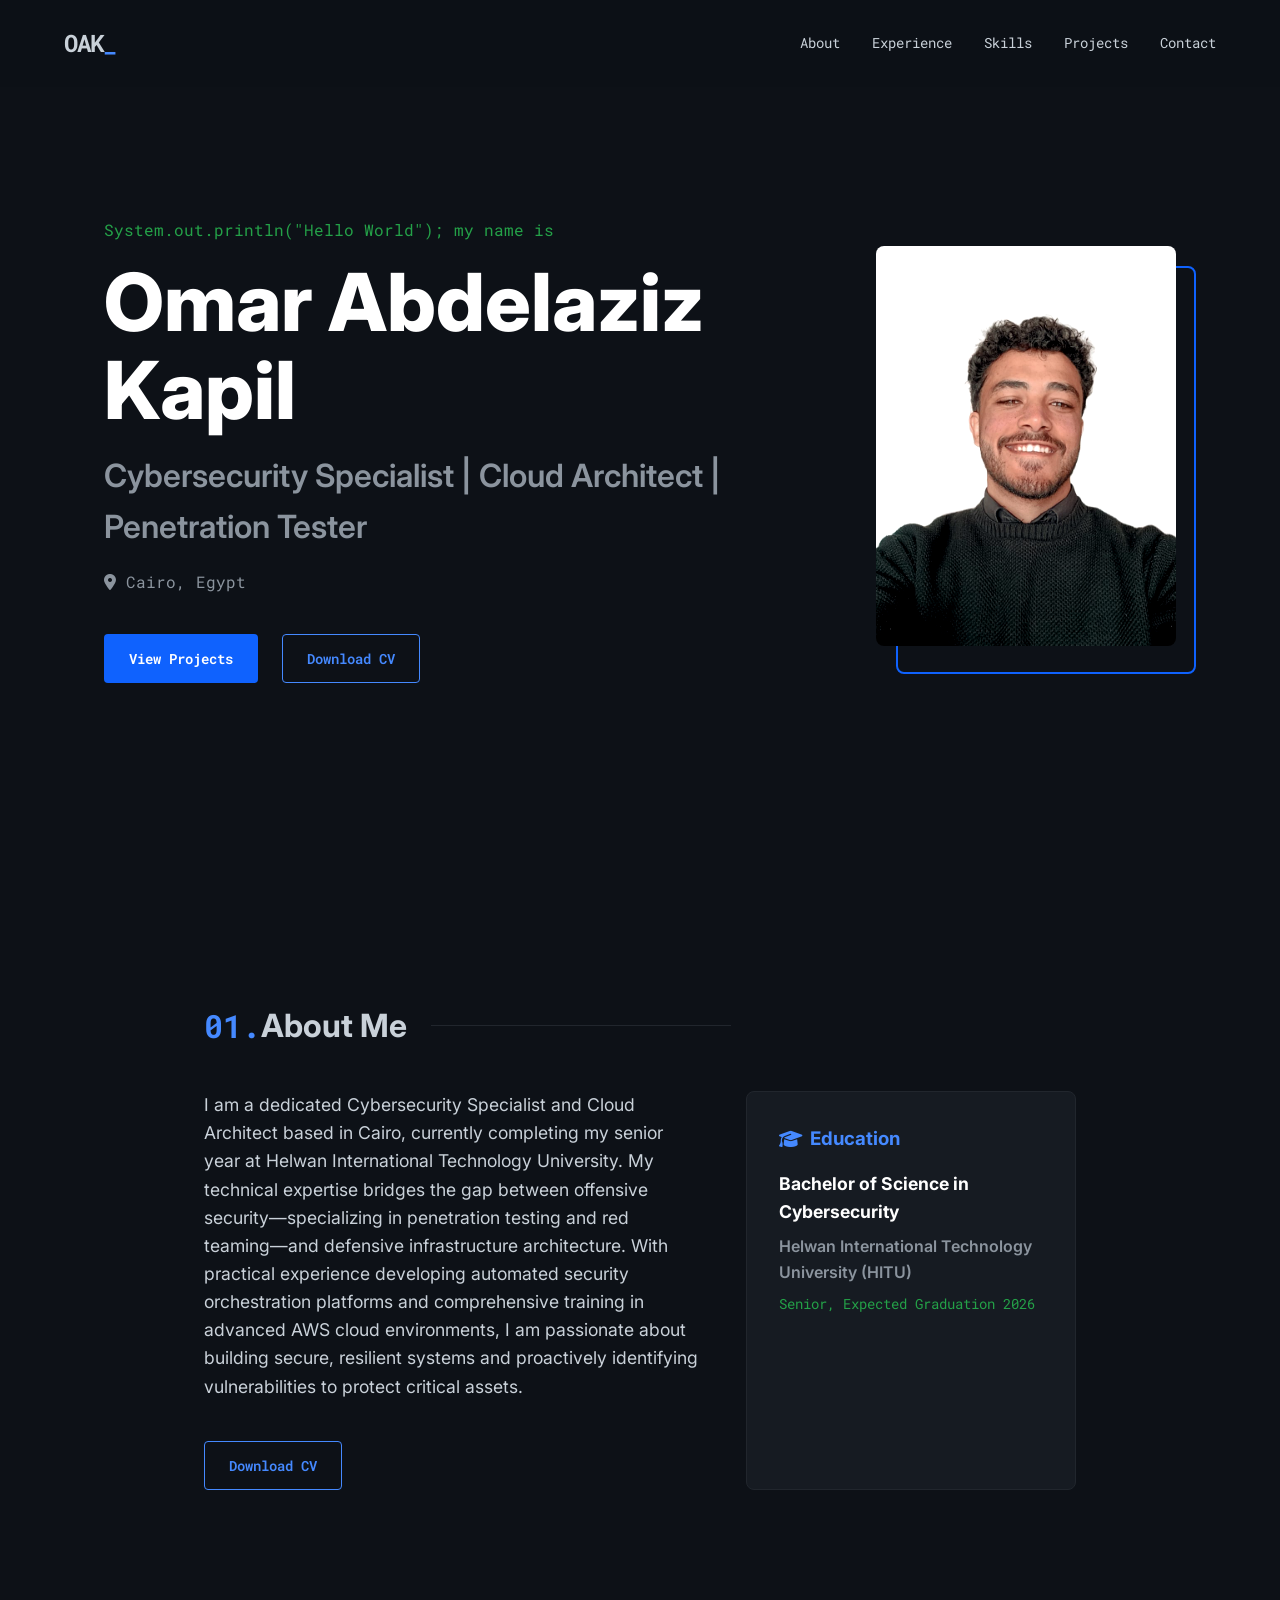
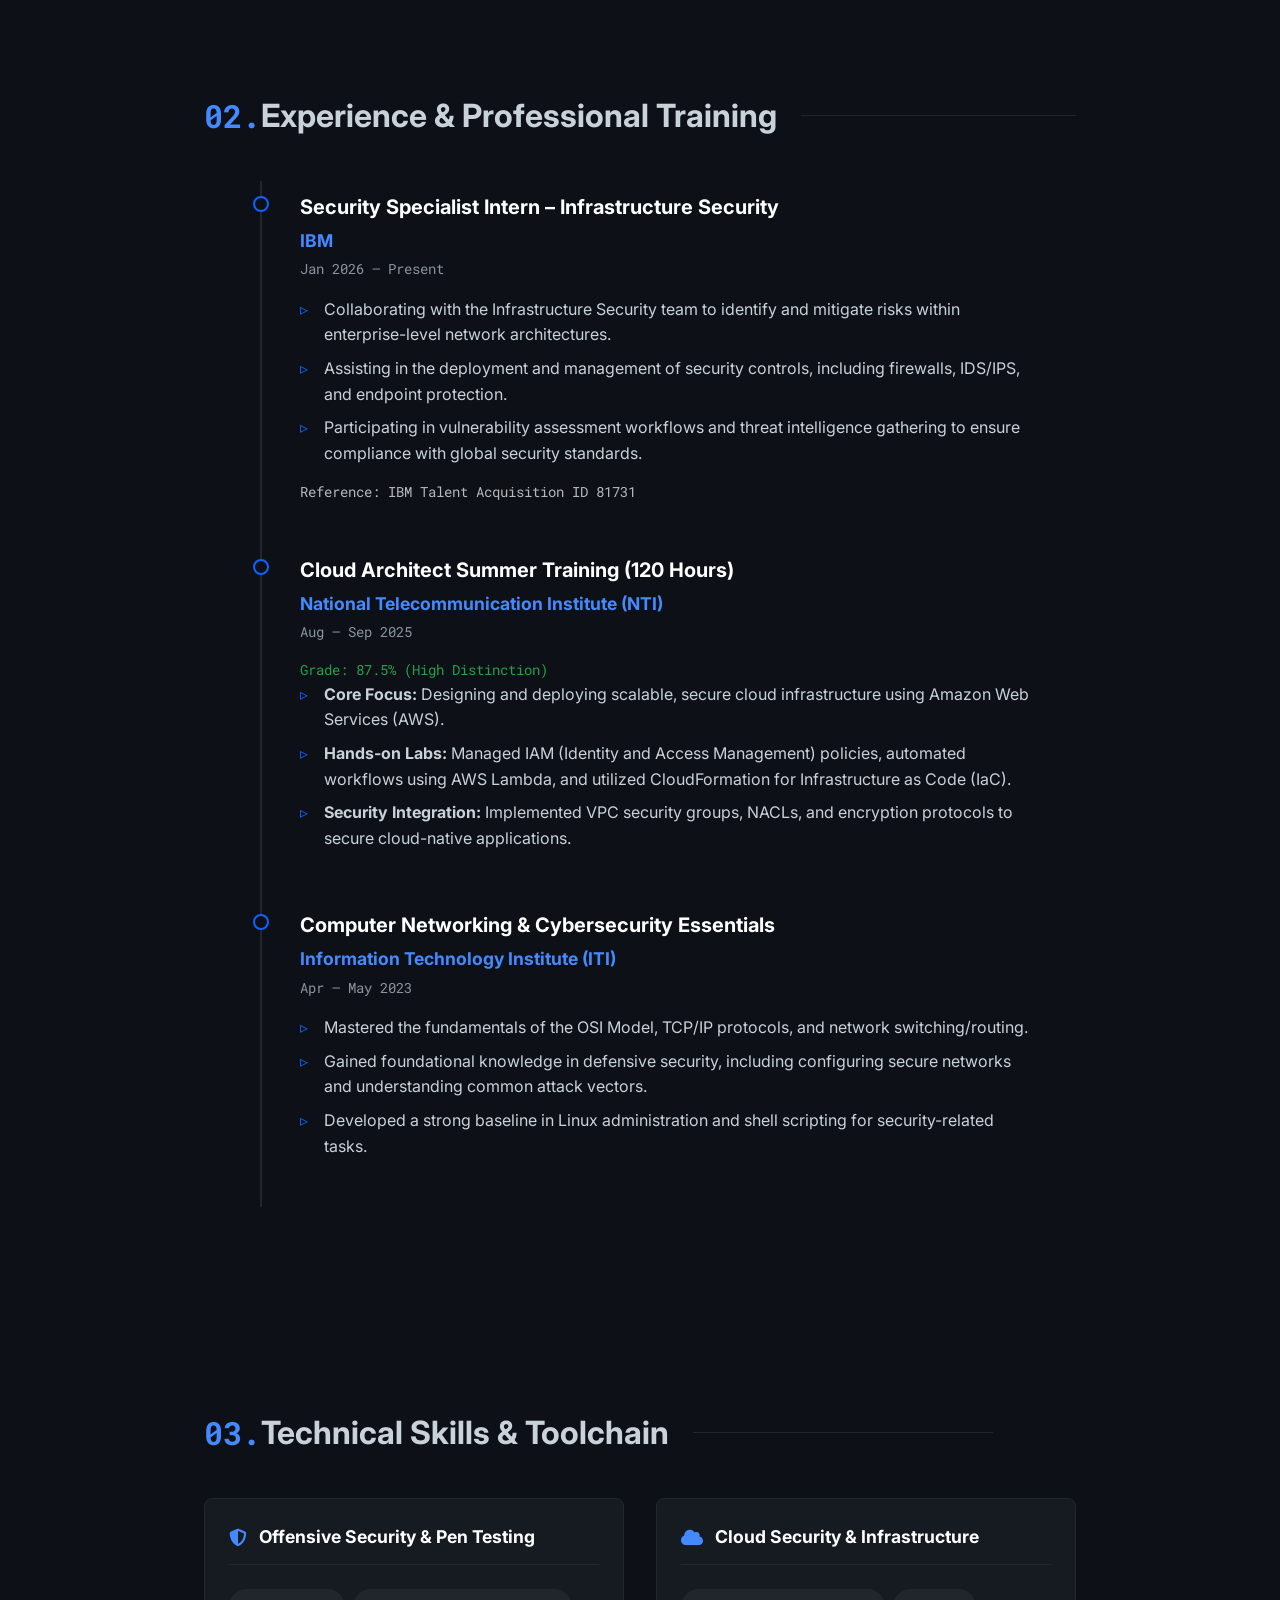
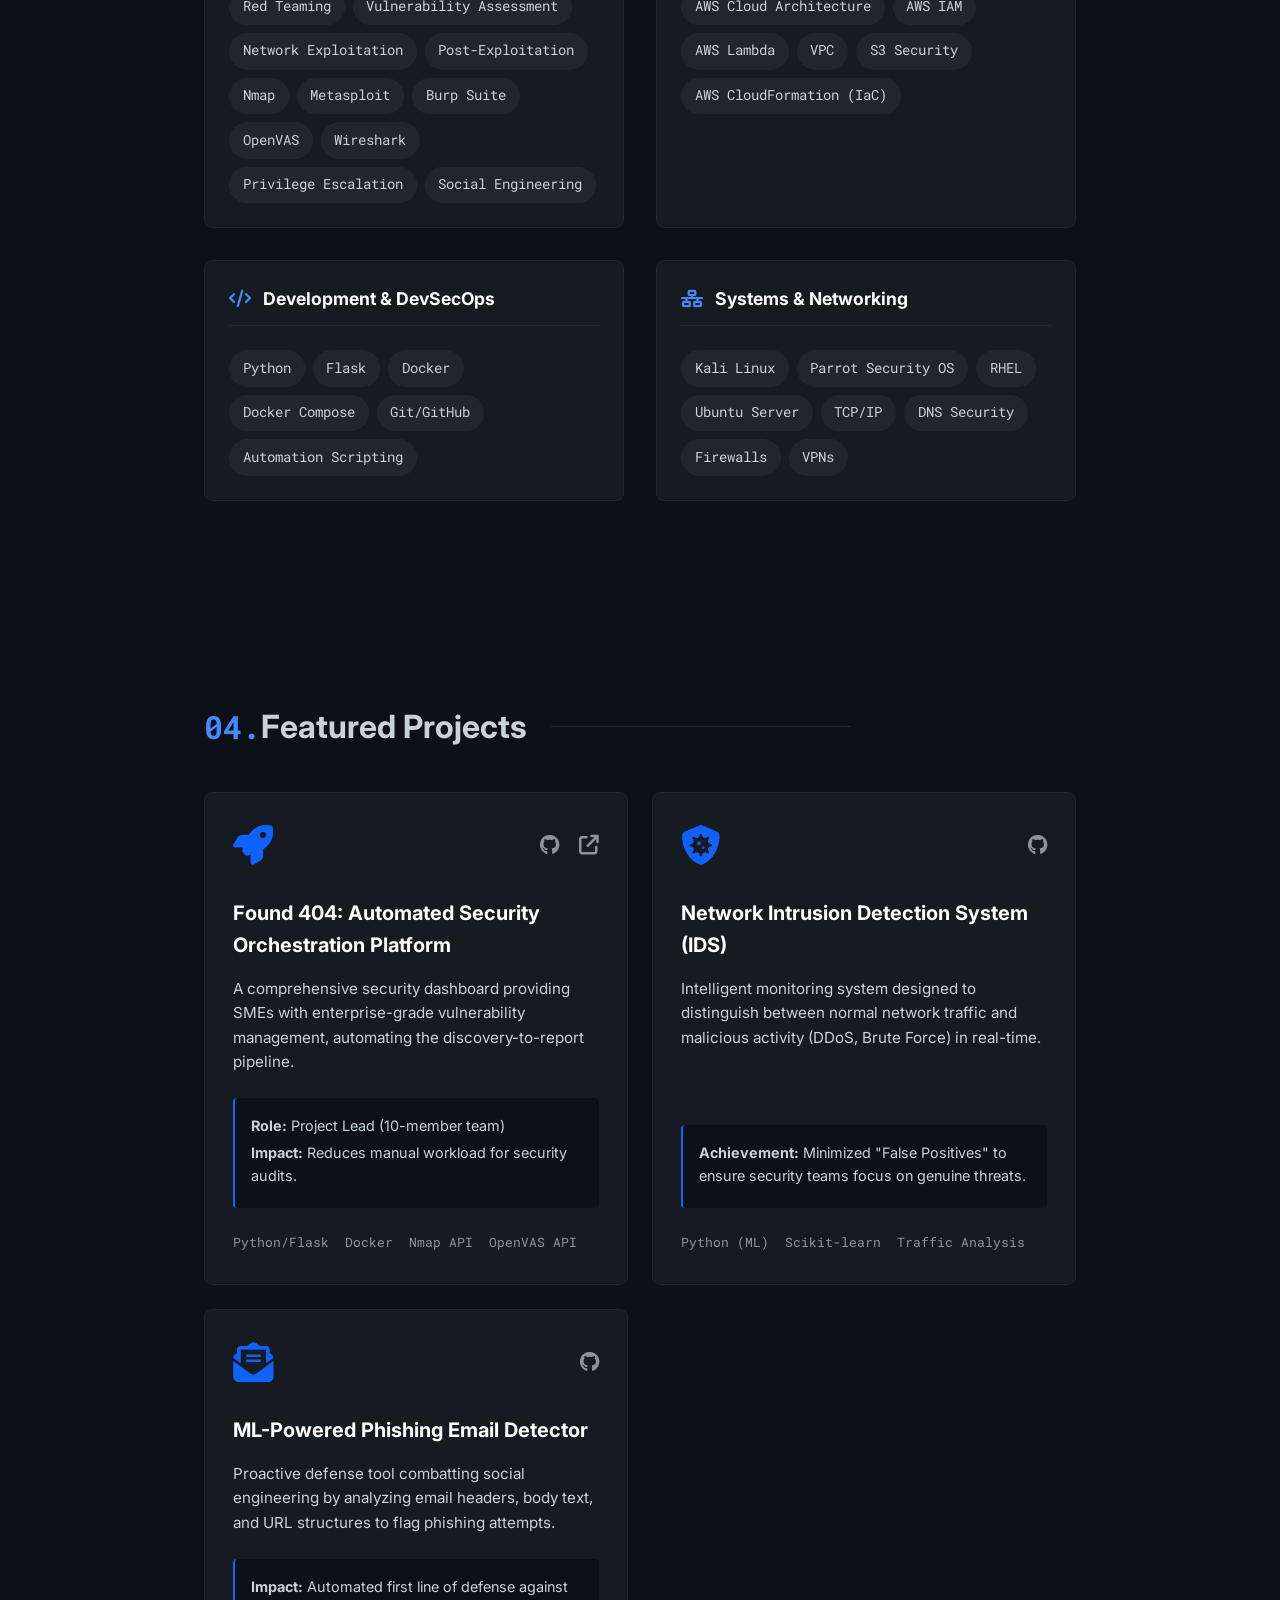
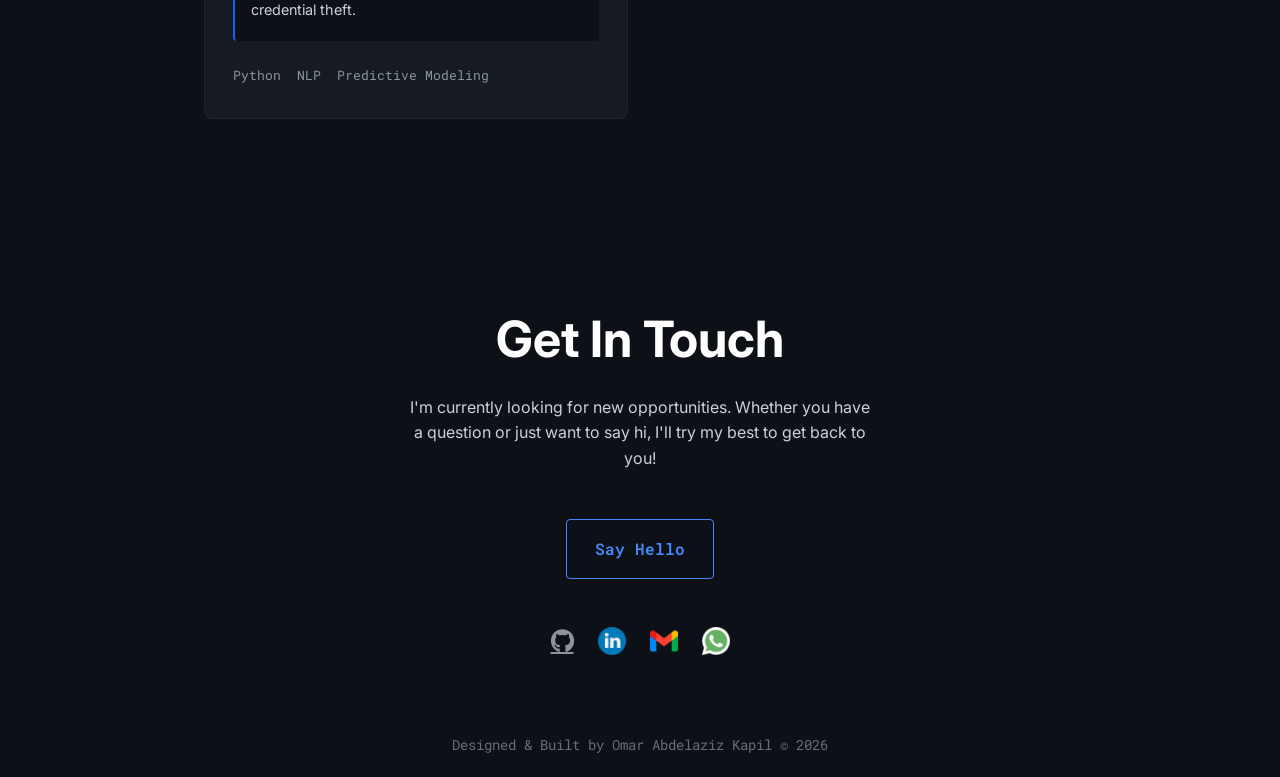
==== index.html @ 0446120b "update: apply custom image icons, profile image, and contact info" ====
<!DOCTYPE html>
<html lang="en">
<head>
    <meta charset="UTF-8">
    <meta name="viewport" content="width=device-width, initial-scale=1.0">
    <title>Omar Abdelaziz Kapil | Cybersecurity Specialist & Cloud Architect</title>
    <link rel="stylesheet" href="styles.css">
    <link rel="preconnect" href="https://fonts.googleapis.com">
    <link rel="preconnect" href="https://fonts.gstatic.com" crossorigin>
    <link href="https://fonts.googleapis.com/css2?family=Inter:wght@300;400;600;800&family=Roboto+Mono:wght@400;700&display=swap" rel="stylesheet">
    <link rel="stylesheet" href="https://cdnjs.cloudflare.com/ajax/libs/font-awesome/6.4.0/css/all.min.css">
</head>
<body>

    <!-- Navigation -->
    <nav class="navbar" id="navbar">
        <div class="nav-content">
            <a href="#home" class="logo">OAK<span class="highlight">_</span></a>
            <ul class="nav-links">
                <li><a href="#about">About</a></li>
                <li><a href="#experience">Experience</a></li>
                <li><a href="#skills">Skills</a></li>
                <li><a href="#projects">Projects</a></li>
                <li><a href="#contact">Contact</a></li>
            </ul>
        </div>
    </nav>

    <!-- Hero Section -->
    <header id="home" class="hero">
        <div class="hero-content">
            <p class="greeting">System.out.println("Hello World"); my name is</p>
            <h1 class="name">Omar Abdelaziz Kapil</h1>
            <h2 class="headline">Cybersecurity Specialist | Cloud Architect | Penetration Tester</h2>
            <p class="location"><i class="fa-solid fa-location-dot"></i> Cairo, Egypt</p>
            
            <div class="cta-buttons">
                <a href="#projects" class="btn btn-primary">View Projects</a>
                <a href="OMAR_QAPIL_CV.pdf" class="btn btn-outline" download>Download CV</a>
            </div>
        </div>
        <div class="hero-image-container">
            <img src="images/my_photo.jpg" alt="Omar Abdelaziz Kapil" class="profile-img">
            <div class="img-backdrop"></div>
        </div>
    </header>

    <main>
        <!-- About Section -->
        <section id="about" class="section">
            <h2 class="section-title"><span class="highlight">01.</span> About Me</h2>
            <div class="about-content">
                <div class="about-text">
                    <p>I am a dedicated Cybersecurity Specialist and Cloud Architect based in Cairo, currently completing my senior year at Helwan International Technology University. My technical expertise bridges the gap between offensive security—specializing in penetration testing and red teaming—and defensive infrastructure architecture. With practical experience developing automated security orchestration platforms and comprehensive training in advanced AWS cloud environments, I am passionate about building secure, resilient systems and proactively identifying vulnerabilities to protect critical assets.</p>
                    <a href="OMAR_QAPIL_CV.pdf" class="btn btn-outline mt-2" download>Download CV</a>
                </div>

                <!-- Education integrated into About -->
                <div class="education-card">
                    <h3><i class="fa-solid fa-graduation-cap"></i> Education</h3>
                    <h4>Bachelor of Science in Cybersecurity</h4>
                    <p class="institution">Helwan International Technology University (HITU)</p>
                    <p class="status">Senior, Expected Graduation 2026</p>
                </div>
            </div>
        </section>

        <!-- Experience Section -->
        <section id="experience" class="section">
            <h2 class="section-title"><span class="highlight">02.</span> Experience & Professional Training</h2>
            
            <div class="timeline">
                <div class="timeline-item">
                    <div class="timeline-dot"></div>
                    <div class="timeline-content">
                        <h3>Security Specialist Intern – Infrastructure Security</h3>
                        <h4>IBM</h4>
                        <span class="date">Jan 2026 – Present</span>
                        <ul>
                            <li>Collaborating with the Infrastructure Security team to identify and mitigate risks within enterprise-level network architectures.</li>
                            <li>Assisting in the deployment and management of security controls, including firewalls, IDS/IPS, and endpoint protection.</li>
                            <li>Participating in vulnerability assessment workflows and threat intelligence gathering to ensure compliance with global security standards.</li>
                        </ul>
                        <p class="ref">Reference: IBM Talent Acquisition ID 81731</p>
                    </div>
                </div>

                <div class="timeline-item">
                    <div class="timeline-dot"></div>
                    <div class="timeline-content">
                        <h3>Cloud Architect Summer Training (120 Hours)</h3>
                        <h4>National Telecommunication Institute (NTI)</h4>
                        <span class="date">Aug – Sep 2025</span>
                        <p class="status">Grade: 87.5% (High Distinction)</p>
                        <ul>
                            <li><strong>Core Focus:</strong> Designing and deploying scalable, secure cloud infrastructure using Amazon Web Services (AWS).</li>
                            <li><strong>Hands-on Labs:</strong> Managed IAM (Identity and Access Management) policies, automated workflows using AWS Lambda, and utilized CloudFormation for Infrastructure as Code (IaC).</li>
                            <li><strong>Security Integration:</strong> Implemented VPC security groups, NACLs, and encryption protocols to secure cloud-native applications.</li>
                        </ul>
                    </div>
                </div>

                <div class="timeline-item">
                    <div class="timeline-dot"></div>
                    <div class="timeline-content">
                        <h3>Computer Networking & Cybersecurity Essentials</h3>
                        <h4>Information Technology Institute (ITI)</h4>
                        <span class="date">Apr – May 2023</span>
                        <ul>
                            <li>Mastered the fundamentals of the OSI Model, TCP/IP protocols, and network switching/routing.</li>
                            <li>Gained foundational knowledge in defensive security, including configuring secure networks and understanding common attack vectors.</li>
                            <li>Developed a strong baseline in Linux administration and shell scripting for security-related tasks.</li>
                        </ul>
                    </div>
                </div>
            </div>
        </section>

        <!-- Skills Section -->
        <section id="skills" class="section">
            <h2 class="section-title"><span class="highlight">03.</span> Technical Skills & Toolchain</h2>
            
            <div class="skills-grid">
                <div class="skill-category">
                    <h3><i class="fa-solid fa-shield-halved"></i> Offensive Security & Pen Testing</h3>
                    <div class="skill-tags">
                        <span>Red Teaming</span>
                        <span>Vulnerability Assessment</span>
                        <span>Network Exploitation</span>
                        <span>Post-Exploitation</span>
                        <span>Nmap</span>
                        <span>Metasploit</span>
                        <span>Burp Suite</span>
                        <span>OpenVAS</span>
                        <span>Wireshark</span>
                        <span>Privilege Escalation</span>
                        <span>Social Engineering</span>
                    </div>
                </div>

                <div class="skill-category">
                    <h3><i class="fa-solid fa-cloud"></i> Cloud Security & Infrastructure</h3>
                    <div class="skill-tags">
                        <span>AWS Cloud Architecture</span>
                        <span>AWS IAM</span>
                        <span>AWS Lambda</span>
                        <span>VPC</span>
                        <span>S3 Security</span>
                        <span>AWS CloudFormation (IaC)</span>
                    </div>
                </div>

                <div class="skill-category">
                    <h3><i class="fa-solid fa-code"></i> Development & DevSecOps</h3>
                    <div class="skill-tags">
                        <span>Python</span>
                        <span>Flask</span>
                        <span>Docker</span>
                        <span>Docker Compose</span>
                        <span>Git/GitHub</span>
                        <span>Automation Scripting</span>
                    </div>
                </div>

                <div class="skill-category">
                    <h3><i class="fa-solid fa-network-wired"></i> Systems & Networking</h3>
                    <div class="skill-tags">
                        <span>Kali Linux</span>
                        <span>Parrot Security OS</span>
                        <span>RHEL</span>
                        <span>Ubuntu Server</span>
                        <span>TCP/IP</span>
                        <span>DNS Security</span>
                        <span>Firewalls</span>
                        <span>VPNs</span>
                    </div>
                </div>
            </div>
        </section>

        <!-- Projects Section -->
        <section id="projects" class="section">
            <h2 class="section-title"><span class="highlight">04.</span> Featured Projects</h2>
            
            <div class="projects-grid">
                <!-- Project 1 -->
                <div class="project-card">
                    <div class="project-header">
                        <i class="fa-solid fa-rocket project-icon"></i>
                        <div class="project-links">
                            <a href="#" aria-label="GitHub Link"><i class="fa-brands fa-github"></i></a>
                            <a href="#" aria-label="External Link"><i class="fa-solid fa-arrow-up-right-from-square"></i></a>
                        </div>
                    </div>
                    <h3 class="project-title">Found 404: Automated Security Orchestration Platform</h3>
                    <p class="project-desc">A comprehensive security dashboard providing SMEs with enterprise-grade vulnerability management, automating the discovery-to-report pipeline.</p>
                    
                    <div class="project-details">
                        <p><strong>Role:</strong> Project Lead (10-member team)</p>
                        <p><strong>Impact:</strong> Reduces manual workload for security audits.</p>
                    </div>

                    <div class="project-tech">
                        <span>Python/Flask</span>
                        <span>Docker</span>
                        <span>Nmap API</span>
                        <span>OpenVAS API</span>
                    </div>
                </div>

                <!-- Project 2 -->
                <div class="project-card">
                    <div class="project-header">
                        <i class="fa-solid fa-shield-virus project-icon"></i>
                        <div class="project-links">
                            <a href="#" aria-label="GitHub Link"><i class="fa-brands fa-github"></i></a>
                        </div>
                    </div>
                    <h3 class="project-title">Network Intrusion Detection System (IDS)</h3>
                    <p class="project-desc">Intelligent monitoring system designed to distinguish between normal network traffic and malicious activity (DDoS, Brute Force) in real-time.</p>
                    
                    <div class="project-details">
                        <p><strong>Achievement:</strong> Minimized "False Positives" to ensure security teams focus on genuine threats.</p>
                    </div>

                    <div class="project-tech">
                        <span>Python (ML)</span>
                        <span>Scikit-learn</span>
                        <span>Traffic Analysis</span>
                    </div>
                </div>

                <!-- Project 3 -->
                <div class="project-card">
                    <div class="project-header">
                        <i class="fa-solid fa-envelope-open-text project-icon"></i>
                        <div class="project-links">
                            <a href="#" aria-label="GitHub Link"><i class="fa-brands fa-github"></i></a>
                        </div>
                    </div>
                    <h3 class="project-title">ML-Powered Phishing Email Detector</h3>
                    <p class="project-desc">Proactive defense tool combatting social engineering by analyzing email headers, body text, and URL structures to flag phishing attempts.</p>
                    
                    <div class="project-details">
                        <p><strong>Impact:</strong> Automated first line of defense against credential theft.</p>
                    </div>

                    <div class="project-tech">
                        <span>Python</span>
                        <span>NLP</span>
                        <span>Predictive Modeling</span>
                    </div>
                </div>
            </div>
        </section>
    </main>

    <!-- Footer / Contact -->
    <footer id="contact" class="footer">
        <div class="contact-container">
            <h2 class="contact-title">Get In Touch</h2>
            <p>I'm currently looking for new opportunities. Whether you have a question or just want to say hi, I'll try my best to get back to you!</p>
            <a href="mailto:omarkapil012@gmail.com" class="btn btn-outline contact-btn">Say Hello</a>
            
            <div class="social-links">
                <a href="https://github.com/omarkapil" target="_blank" aria-label="GitHub"><i class="fa-brands fa-github"></i></a>
                <a href="https://linkedin.com/in/omar-kapil" target="_blank" aria-label="LinkedIn"><img src="images/linkedin.png" alt="LinkedIn" width="28"></a>
                <a href="mailto:omarkapil012@gmail.com" aria-label="Email"><img src="images/email.png" alt="Email" width="28"></a>
                <a href="https://wa.me/201009774927" target="_blank" aria-label="WhatsApp"><img src="images/whatsapp.png" alt="WhatsApp" width="28"></a>
            </div>
        </div>
        <p class="copyright">Designed & Built by Omar Abdelaziz Kapil &copy; 2026</p>
    </footer>

    <script src="script.js"></script>
</body>
</html>
---- styles.css ----
/* Variables and Theme */
:root {
    --bg-color: #0d1117; /* Deep charcoal/black */
    --surface-color: #161b22;
    --surface-hover: #21262d;
    --text-primary: #c9d1d9;
    --text-secondary: #8b949e;
    
    /* IBM Blue / Modern Cyber accents */
    --accent-blue: #0f62fe; 
    --accent-blue-light: #4589ff;
    --accent-blue-glow: rgba(15, 98, 254, 0.4);
    
    /* Neon Green accent for terminal/cyber feel */
    --accent-green: #24a148;
    --accent-green-glow: rgba(36, 161, 72, 0.4);

    --font-sans: 'Inter', sans-serif;
    --font-mono: 'Roboto Mono', monospace;
    
    --transition: all 0.3s cubic-bezier(0.25, 0.8, 0.25, 1);
}

/* Reset */
* {
    margin: 0;
    padding: 0;
    box-sizing: border-box;
}

html {
    scroll-behavior: smooth;
}

body {
    background-color: var(--bg-color);
    color: var(--text-primary);
    font-family: var(--font-sans);
    line-height: 1.6;
    -webkit-font-smoothing: antialiased;
}

::selection {
    background: var(--accent-blue-glow);
    color: #fff;
}

/* Typography highlighting */
.highlight {
    color: var(--accent-blue-light);
    font-family: var(--font-mono);
}

/* Navigation */
.navbar {
    position: fixed;
    top: 0;
    width: 100%;
    background-color: rgba(13, 17, 23, 0.85);
    backdrop-filter: blur(10px);
    z-index: 1000;
    transition: var(--transition);
    border-bottom: 1px solid transparent;
}

.navbar.scrolled {
    border-bottom: 1px solid var(--surface-hover);
    box-shadow: 0 4px 30px rgba(0, 0, 0, 0.5);
}

.nav-content {
    display: flex;
    justify-content: space-between;
    align-items: center;
    padding: 1.5rem 5%;
    max-width: 1400px;
    margin: 0 auto;
}

.logo {
    font-family: var(--font-mono);
    font-size: 1.5rem;
    font-weight: 700;
    color: var(--text-primary);
    text-decoration: none;
    letter-spacing: -1px;
}

.nav-links {
    display: flex;
    list-style: none;
    gap: 2rem;
}

.nav-links a {
    color: var(--text-primary);
    text-decoration: none;
    font-size: 0.9rem;
    font-family: var(--font-mono);
    transition: var(--transition);
}

.nav-links a:hover {
    color: var(--accent-blue-light);
}

/* Buttons */
.btn {
    display: inline-block;
    padding: 0.75rem 1.5rem;
    border-radius: 4px;
    text-decoration: none;
    font-family: var(--font-mono);
    font-size: 0.9rem;
    font-weight: 600;
    transition: var(--transition);
    cursor: pointer;
    border: 1px solid transparent;
}

.btn-primary {
    background-color: var(--accent-blue);
    color: #fff;
}

.btn-primary:hover {
    background-color: var(--accent-blue-light);
    box-shadow: 0 0 15px var(--accent-blue-glow);
}

.btn-outline {
    background-color: transparent;
    color: var(--accent-blue-light);
    border-color: var(--accent-blue-light);
}

.btn-outline:hover {
    background-color: var(--accent-blue-glow);
}

.mt-2 {
    margin-top: 1.5rem;
}

/* Sections */
.section {
    padding: 100px 5%;
    max-width: 1000px;
    margin: 0 auto;
}

.section-title {
    font-size: 2rem;
    margin-bottom: 2.5rem;
    display: flex;
    align-items: center;
    white-space: nowrap;
}

.section-title::after {
    content: "";
    display: block;
    height: 1px;
    width: 300px;
    background-color: var(--surface-hover);
    margin-left: 1.5rem;
}

/* Hero Section */
.hero {
    min-height: 100vh;
    display: flex;
    align-items: center;
    justify-content: space-between;
    padding: 0 5%;
    max-width: 1200px;
    margin: 0 auto;
    gap: 4rem;
}

.hero-content {
    flex: 1;
}

.greeting {
    font-family: var(--font-mono);
    color: var(--accent-green);
    margin-bottom: 1rem;
}

.name {
    font-size: clamp(40px, 8vw, 80px);
    font-weight: 800;
    line-height: 1.1;
    margin-bottom: 1rem;
    color: #fff;
}

.headline {
    font-size: clamp(20px, 4vw, 32px);
    color: var(--text-secondary);
    font-weight: 600;
    margin-bottom: 1rem;
}

.location {
    font-family: var(--font-mono);
    color: var(--text-secondary);
    margin-bottom: 2.5rem;
}

.cta-buttons {
    display: flex;
    gap: 1.5rem;
}

.hero-image-container {
    position: relative;
    width: 300px;
    display: none; /* Hide on mobile by default */
}

@media (min-width: 900px) {
    .hero-image-container {
        display: block;
    }
}

.profile-img {
    width: 100%;
    border-radius: 8px;
    position: relative;
    z-index: 2;
    filter: grayscale(20%) contrast(1.1);
    transition: var(--transition);
}

.img-backdrop {
    position: absolute;
    top: 20px;
    left: 20px;
    width: 100%;
    height: 100%;
    border: 2px solid var(--accent-blue);
    border-radius: 8px;
    z-index: 1;
    transition: var(--transition);
}

.hero-image-container:hover .profile-img {
    filter: grayscale(0%);
    transform: translate(-5px, -5px);
}

.hero-image-container:hover .img-backdrop {
    transform: translate(5px, 5px);
}

/* About Section */
.about-content {
    display: grid;
    grid-template-columns: 3fr 2fr;
    gap: 3rem;
}

.about-text p {
    margin-bottom: 1rem;
    font-size: 1.1rem;
}

.education-card {
    background-color: var(--surface-color);
    padding: 2rem;
    border-radius: 8px;
    border: 1px solid var(--surface-hover);
}

.education-card h3 {
    color: var(--accent-blue-light);
    margin-bottom: 1rem;
    display: flex;
    align-items: center;
    gap: 0.5rem;
}

.education-card h4 {
    color: #fff;
    font-size: 1.1rem;
    margin-bottom: 0.5rem;
}

.institution {
    color: var(--text-secondary);
    font-weight: 600;
}

.status {
    font-family: var(--font-mono);
    font-size: 0.85rem;
    margin-top: 0.5rem;
    color: var(--accent-green);
}

/* Experience Section (Timeline) */
.timeline {
    position: relative;
    max-width: 800px;
    margin: 0 auto;
}

.timeline::after {
    content: '';
    position: absolute;
    width: 2px;
    background-color: var(--surface-hover);
    top: 0;
    bottom: 0;
    left: 20px;
}

.timeline-item {
    padding: 10px 0px 40px 60px;
    position: relative;
}

.timeline-dot {
    position: absolute;
    width: 16px;
    height: 16px;
    background-color: var(--bg-color);
    border: 2px solid var(--accent-blue);
    border-radius: 50%;
    left: 13px;
    top: 15px;
    z-index: 1;
}

.timeline-content h3 {
    color: #fff;
    font-size: 1.25rem;
}

.timeline-content h4 {
    color: var(--accent-blue-light);
    font-size: 1.1rem;
    margin-top: 0.25rem;
}

.timeline-content .date {
    display: block;
    font-family: var(--font-mono);
    font-size: 0.85rem;
    color: var(--text-secondary);
    margin-bottom: 1rem;
    margin-top: 0.25rem;
}

.timeline-content ul {
    list-style-type: none;
}

.timeline-content li {
    position: relative;
    padding-left: 1.5rem;
    margin-bottom: 0.5rem;
}

.timeline-content li::before {
    content: "▹";
    position: absolute;
    left: 0;
    color: var(--accent-blue);
}

.ref {
    margin-top: 1rem;
    font-family: var(--font-mono);
    font-size: 0.85rem;
    color: #fff;
    opacity: 0.7;
}

/* Skills Section */
.skills-grid {
    display: grid;
    grid-template-columns: repeat(auto-fit, minmax(280px, 1fr));
    gap: 2rem;
}

.skill-category {
    background-color: var(--surface-color);
    border-radius: 8px;
    padding: 1.5rem;
    border: 1px solid var(--surface-hover);
    transition: var(--transition);
}

.skill-category:hover {
    transform: translateY(-5px);
    box-shadow: 0 10px 30px rgba(0,0,0,0.5);
    border-color: var(--accent-blue-glow);
}

.skill-category h3 {
    color: #fff;
    font-size: 1.1rem;
    margin-bottom: 1.5rem;
    display: flex;
    align-items: center;
    gap: 0.75rem;
    border-bottom: 1px solid var(--surface-hover);
    padding-bottom: 0.75rem;
}

.skill-category h3 i {
    color: var(--accent-blue-light);
}

.skill-tags {
    display: flex;
    flex-wrap: wrap;
    gap: 0.5rem;
}

.skill-tags span {
    background-color: var(--surface-hover);
    color: var(--text-primary);
    padding: 0.4rem 0.8rem;
    border-radius: 20px;
    font-size: 0.85rem;
    font-family: var(--font-mono);
    border: 1px solid transparent;
    transition: var(--transition);
}

.skill-tags span:hover {
    border-color: var(--accent-blue);
    color: var(--accent-blue-light);
    background-color: var(--bg-color);
}

/* Projects Section */
.projects-grid {
    display: grid;
    grid-template-columns: repeat(auto-fit, minmax(300px, 1fr));
    gap: 1.5rem;
}

.project-card {
    background-color: var(--surface-color);
    border-radius: 8px;
    padding: 2rem 1.75rem;
    display: flex;
    flex-direction: column;
    border: 1px solid var(--surface-hover);
    transition: var(--transition);
    position: relative;
    overflow: hidden;
}

.project-card:hover {
    transform: translateY(-5px);
    box-shadow: 0 10px 30px rgba(0,0,0,0.5);
}

.project-header {
    display: flex;
    justify-content: space-between;
    align-items: center;
    margin-bottom: 2rem;
}

.project-icon {
    font-size: 2.5rem;
    color: var(--accent-blue);
}

.project-links a {
    color: var(--text-secondary);
    font-size: 1.25rem;
    margin-left: 1rem;
    transition: var(--transition);
}

.project-links a:hover {
    color: var(--accent-blue-light);
}

.project-title {
    color: #fff;
    font-size: 1.25rem;
    margin-bottom: 1rem;
}

.project-desc {
    font-size: 0.95rem;
    margin-bottom: 1.5rem;
    flex-grow: 1;
}

.project-details {
    background-color: var(--bg-color);
    padding: 1rem;
    border-radius: 4px;
    margin-bottom: 1.5rem;
    font-size: 0.9rem;
    border-left: 2px solid var(--accent-blue);
}

.project-details p {
    margin-bottom: 0.25rem;
}

.project-tech {
    display: flex;
    flex-wrap: wrap;
    gap: 1rem;
    font-family: var(--font-mono);
    font-size: 0.8rem;
    color: var(--text-secondary);
}

/* Footer & Contact */
.footer {
    padding: 80px 0 20px;
    text-align: center;
}

.contact-container {
    max-width: 600px;
    margin: 0 auto 80px;
    padding: 0 5%;
}

.contact-title {
    font-size: clamp(30px, 5vw, 50px);
    color: #fff;
    margin-bottom: 1rem;
}

.contact-container p {
    margin-bottom: 3rem;
}

.contact-btn {
    padding: 1rem 1.75rem;
    font-size: 1rem;
}

.social-links {
    margin-top: 3rem;
    display: flex;
    justify-content: center;
    gap: 1.5rem;
}

.social-links a {
    color: var(--text-secondary);
    font-size: 1.5rem;
    transition: var(--transition);
    display: flex;
    align-items: center;
}

.social-links a:hover {
    color: var(--accent-blue-light);
    transform: translateY(-3px);
}

.copyright {
    font-family: var(--font-mono);
    font-size: 0.85rem;
    color: var(--text-secondary);
    opacity: 0.7;
}

/* Media Queries */
@media (max-width: 768px) {
    .nav-links {
        display: none; /* simple hidden nav for deep dive */
    }
    
    .about-content {
        grid-template-columns: 1fr;
    }
    
    .hero {
        flex-direction: column;
        justify-content: center;
        text-align: center;
    }
    
    .cta-buttons {
        justify-content: center;
    }
}
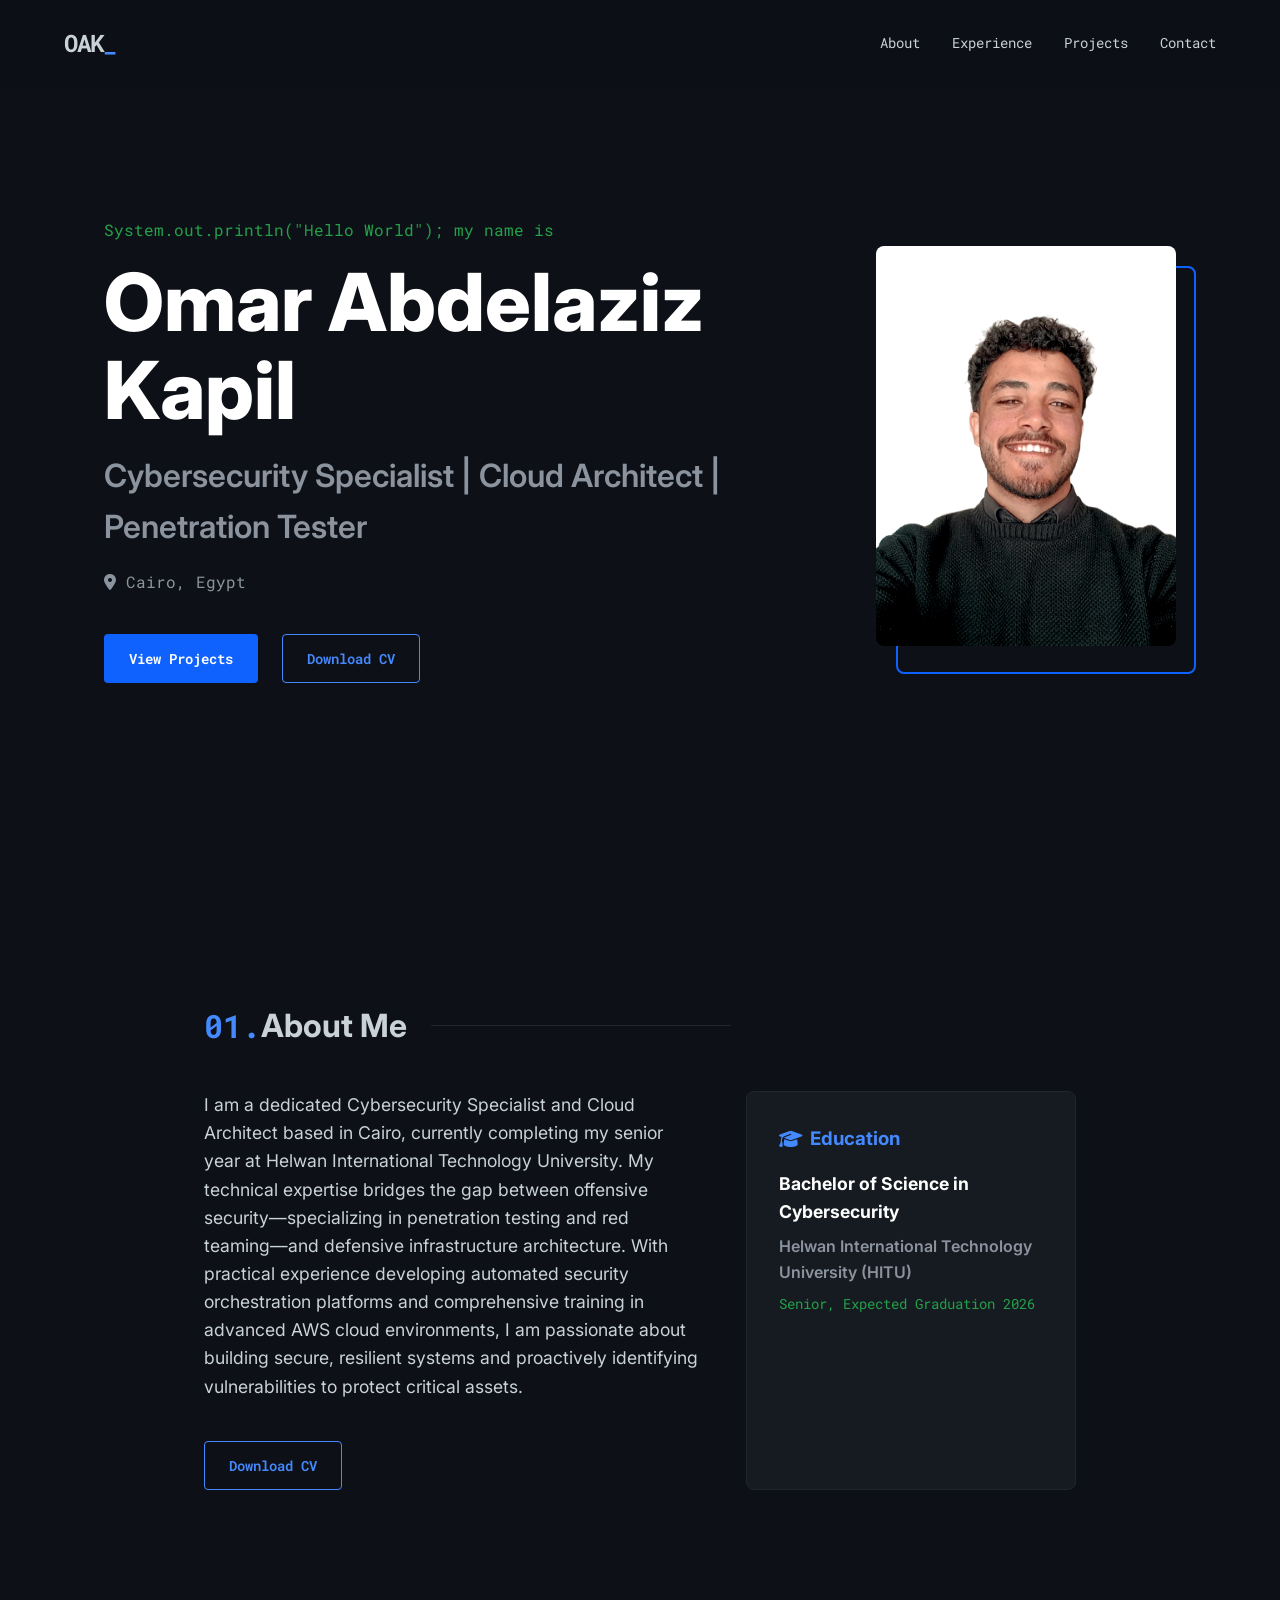
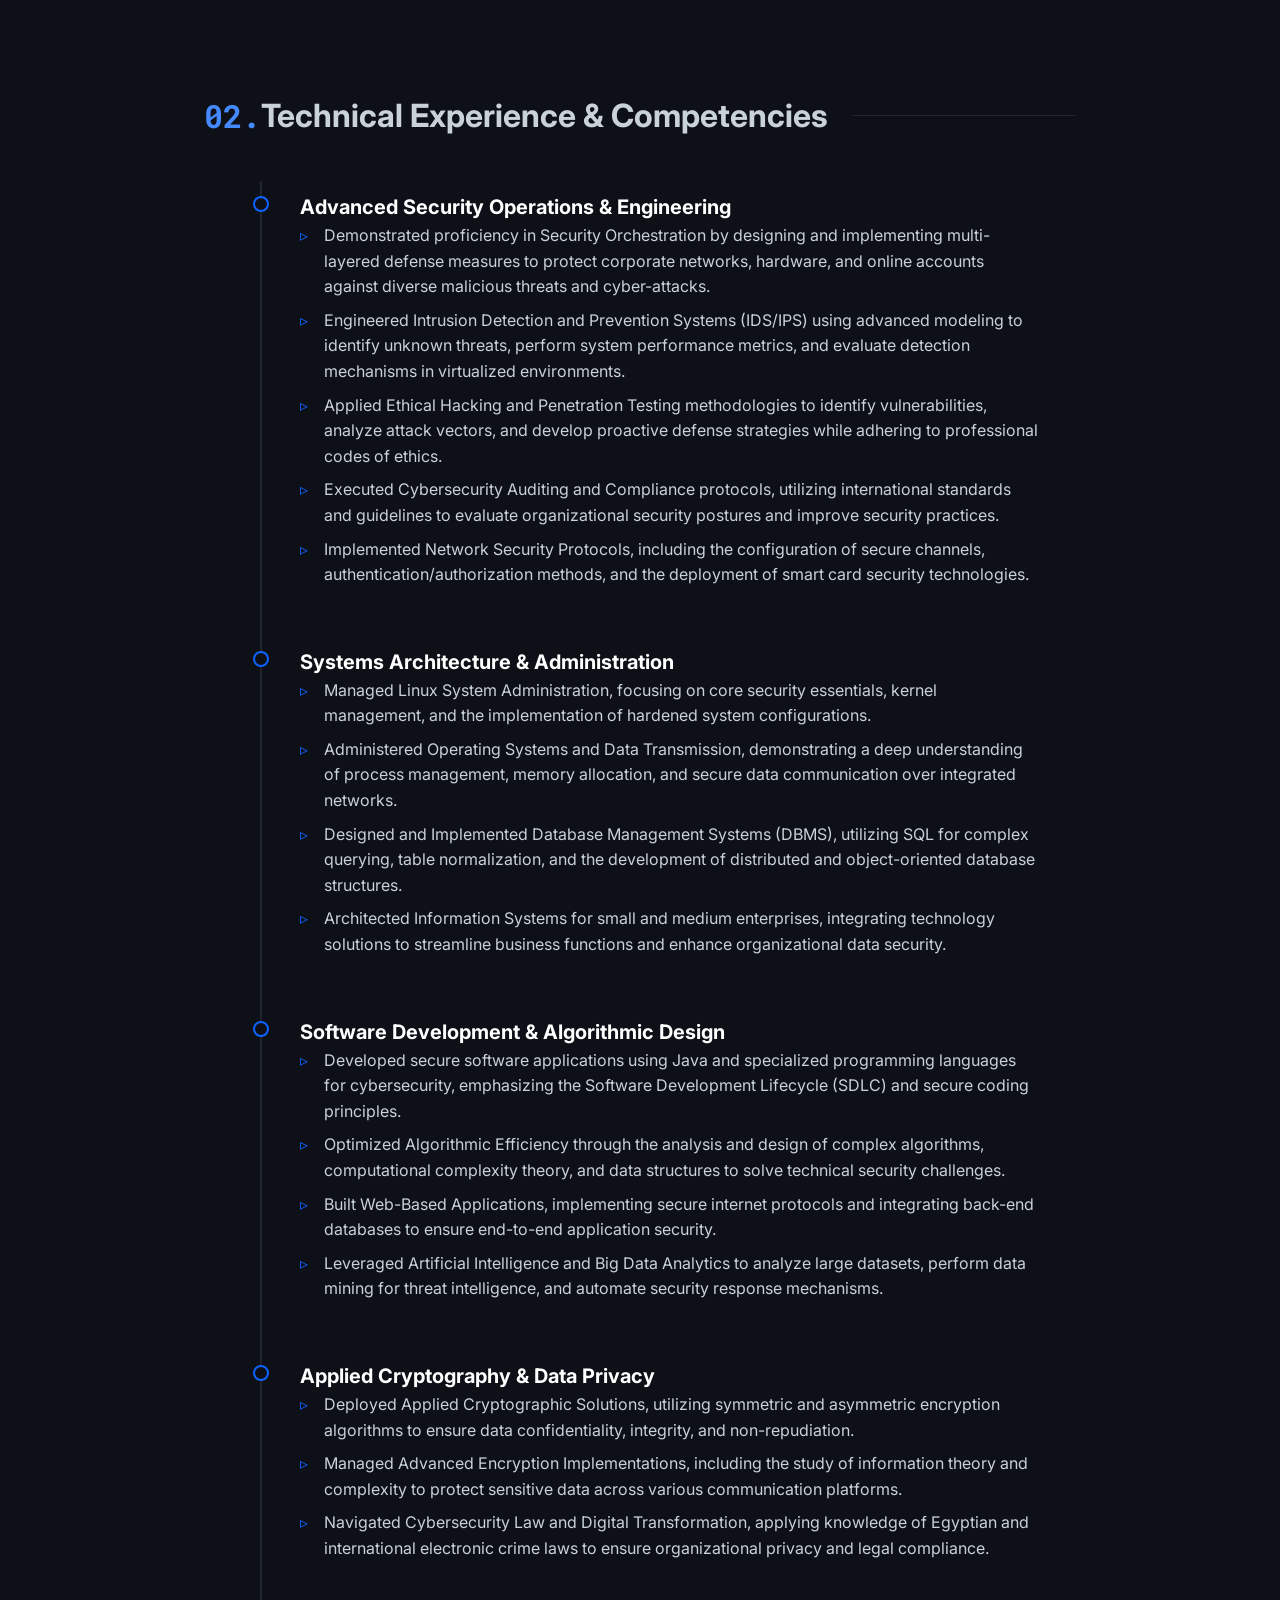
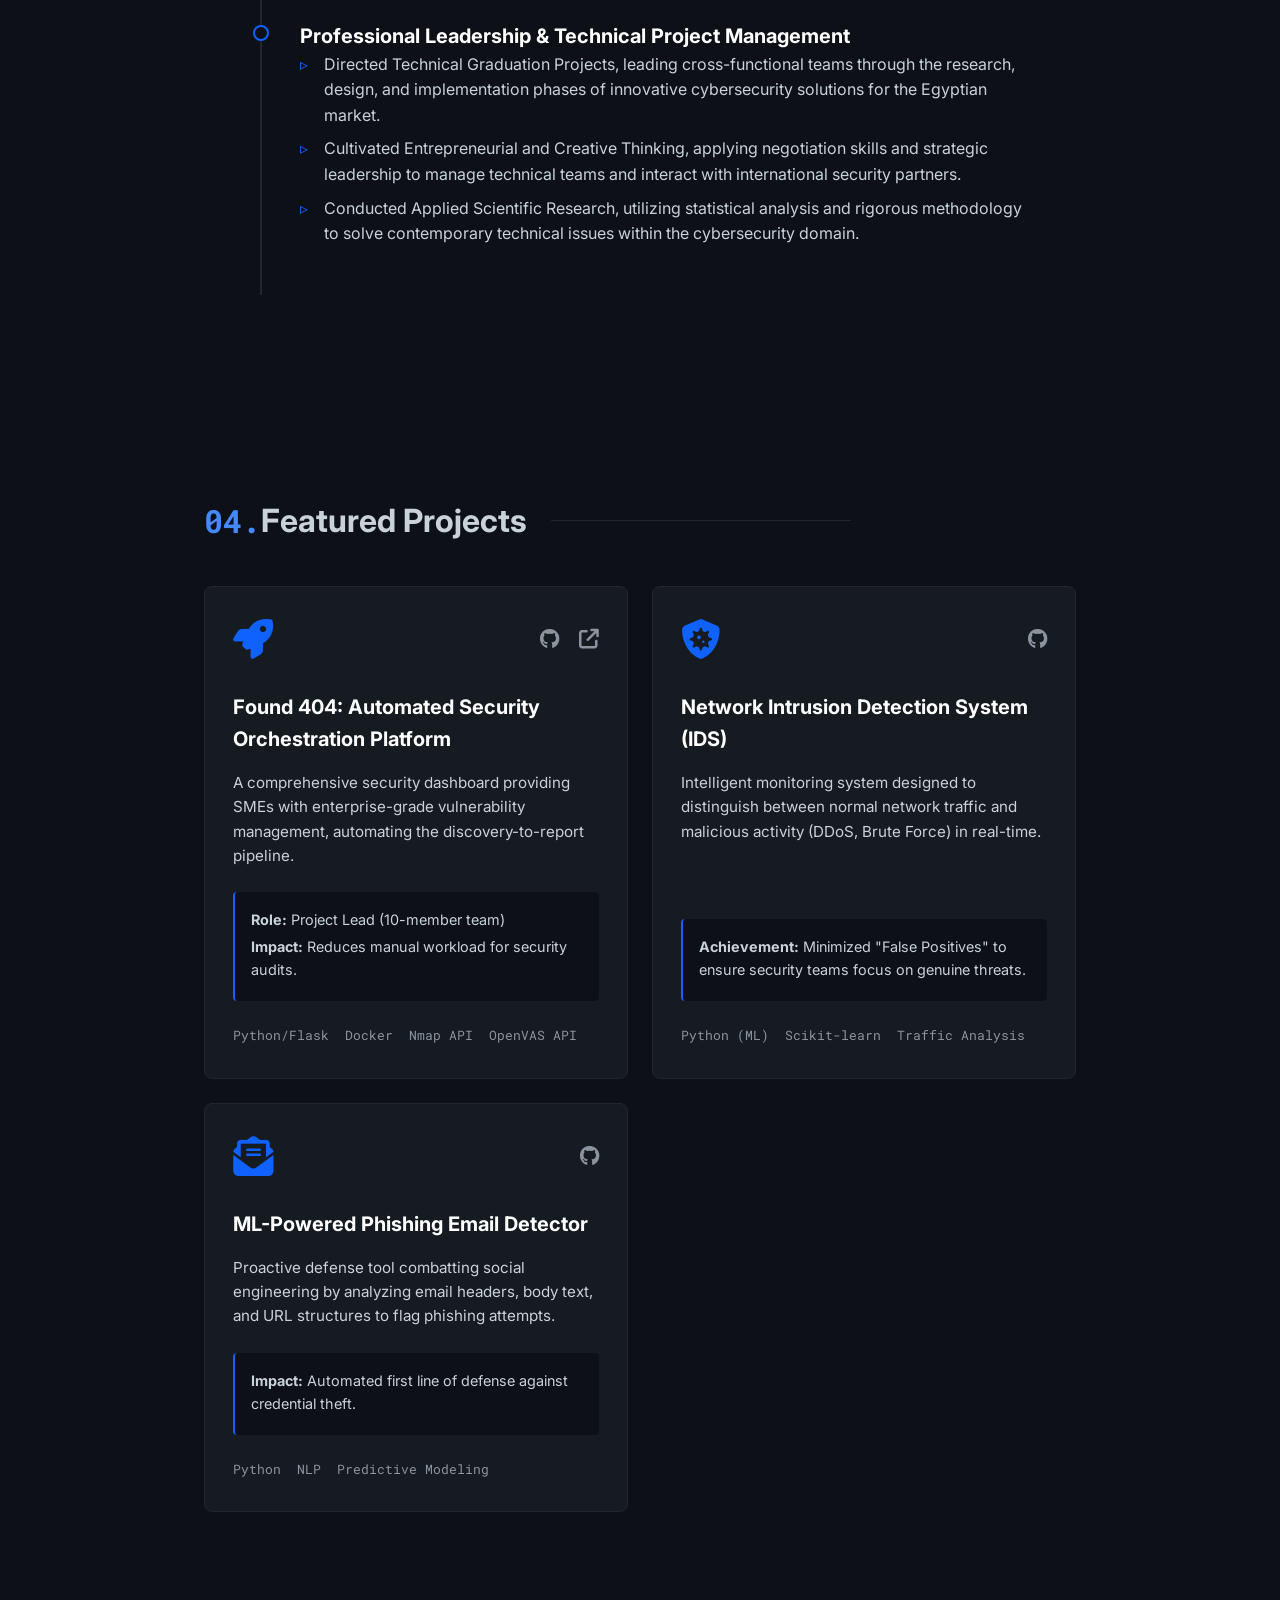
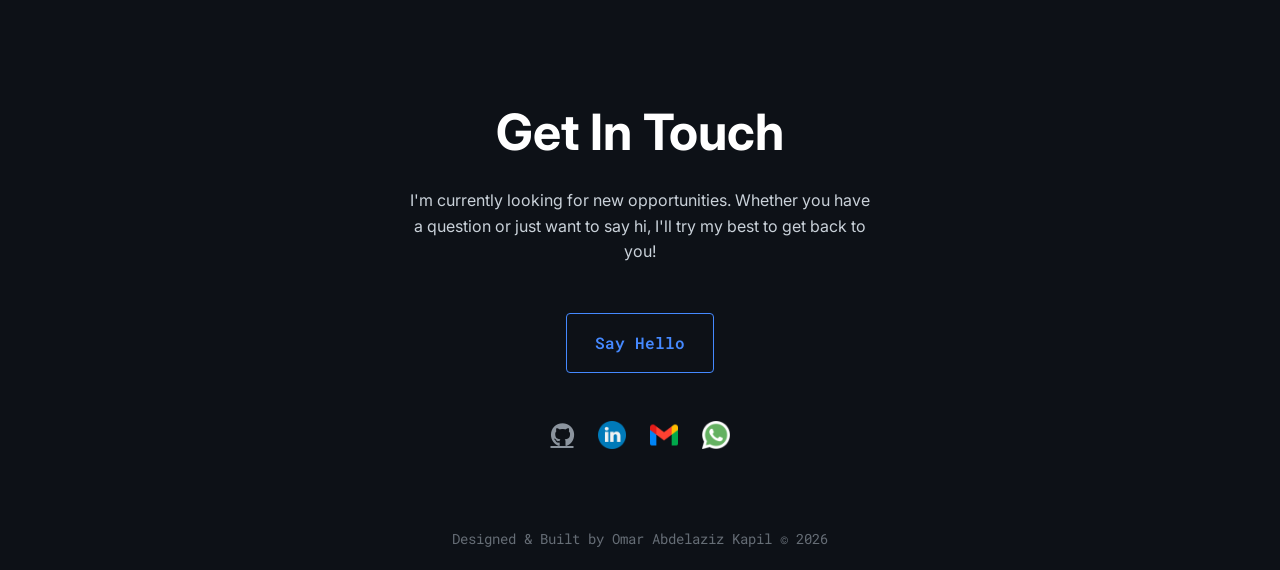
==== commit ef1488a0: "update: replace experience and skills with comprehensive competencies section" ====
--- a/index.html
+++ b/index.html
@@ -19,7 +19,6 @@
             <ul class="nav-links">
                 <li><a href="#about">About</a></li>
                 <li><a href="#experience">Experience</a></li>
-                <li><a href="#skills">Skills</a></li>
                 <li><a href="#projects">Projects</a></li>
                 <li><a href="#contact">Contact</a></li>
             </ul>
@@ -65,114 +64,72 @@
             </div>
         </section>
 
-        <!-- Experience Section -->
+                <!-- Technical Experience & Competencies Section -->
         <section id="experience" class="section">
-            <h2 class="section-title"><span class="highlight">02.</span> Experience & Professional Training</h2>
+            <h2 class="section-title"><span class="highlight">02.</span> Technical Experience & Competencies</h2>
             
             <div class="timeline">
                 <div class="timeline-item">
                     <div class="timeline-dot"></div>
                     <div class="timeline-content">
-                        <h3>Security Specialist Intern – Infrastructure Security</h3>
-                        <h4>IBM</h4>
-                        <span class="date">Jan 2026 – Present</span>
-                        <ul>
-                            <li>Collaborating with the Infrastructure Security team to identify and mitigate risks within enterprise-level network architectures.</li>
-                            <li>Assisting in the deployment and management of security controls, including firewalls, IDS/IPS, and endpoint protection.</li>
-                            <li>Participating in vulnerability assessment workflows and threat intelligence gathering to ensure compliance with global security standards.</li>
-                        </ul>
-                        <p class="ref">Reference: IBM Talent Acquisition ID 81731</p>
-                    </div>
-                </div>
-
-                <div class="timeline-item">
-                    <div class="timeline-dot"></div>
-                    <div class="timeline-content">
-                        <h3>Cloud Architect Summer Training (120 Hours)</h3>
-                        <h4>National Telecommunication Institute (NTI)</h4>
-                        <span class="date">Aug – Sep 2025</span>
-                        <p class="status">Grade: 87.5% (High Distinction)</p>
-                        <ul>
-                            <li><strong>Core Focus:</strong> Designing and deploying scalable, secure cloud infrastructure using Amazon Web Services (AWS).</li>
-                            <li><strong>Hands-on Labs:</strong> Managed IAM (Identity and Access Management) policies, automated workflows using AWS Lambda, and utilized CloudFormation for Infrastructure as Code (IaC).</li>
-                            <li><strong>Security Integration:</strong> Implemented VPC security groups, NACLs, and encryption protocols to secure cloud-native applications.</li>
-                        </ul>
-                    </div>
-                </div>
-
-                <div class="timeline-item">
-                    <div class="timeline-dot"></div>
-                    <div class="timeline-content">
-                        <h3>Computer Networking & Cybersecurity Essentials</h3>
-                        <h4>Information Technology Institute (ITI)</h4>
-                        <span class="date">Apr – May 2023</span>
-                        <ul>
-                            <li>Mastered the fundamentals of the OSI Model, TCP/IP protocols, and network switching/routing.</li>
-                            <li>Gained foundational knowledge in defensive security, including configuring secure networks and understanding common attack vectors.</li>
-                            <li>Developed a strong baseline in Linux administration and shell scripting for security-related tasks.</li>
-                        </ul>
-                    </div>
-                </div>
-            </div>
-        </section>
-
-        <!-- Skills Section -->
-        <section id="skills" class="section">
-            <h2 class="section-title"><span class="highlight">03.</span> Technical Skills & Toolchain</h2>
-            
-            <div class="skills-grid">
-                <div class="skill-category">
-                    <h3><i class="fa-solid fa-shield-halved"></i> Offensive Security & Pen Testing</h3>
-                    <div class="skill-tags">
-                        <span>Red Teaming</span>
-                        <span>Vulnerability Assessment</span>
-                        <span>Network Exploitation</span>
-                        <span>Post-Exploitation</span>
-                        <span>Nmap</span>
-                        <span>Metasploit</span>
-                        <span>Burp Suite</span>
-                        <span>OpenVAS</span>
-                        <span>Wireshark</span>
-                        <span>Privilege Escalation</span>
-                        <span>Social Engineering</span>
-                    </div>
-                </div>
-
-                <div class="skill-category">
-                    <h3><i class="fa-solid fa-cloud"></i> Cloud Security & Infrastructure</h3>
-                    <div class="skill-tags">
-                        <span>AWS Cloud Architecture</span>
-                        <span>AWS IAM</span>
-                        <span>AWS Lambda</span>
-                        <span>VPC</span>
-                        <span>S3 Security</span>
-                        <span>AWS CloudFormation (IaC)</span>
-                    </div>
-                </div>
-
-                <div class="skill-category">
-                    <h3><i class="fa-solid fa-code"></i> Development & DevSecOps</h3>
-                    <div class="skill-tags">
-                        <span>Python</span>
-                        <span>Flask</span>
-                        <span>Docker</span>
-                        <span>Docker Compose</span>
-                        <span>Git/GitHub</span>
-                        <span>Automation Scripting</span>
-                    </div>
-                </div>
-
-                <div class="skill-category">
-                    <h3><i class="fa-solid fa-network-wired"></i> Systems & Networking</h3>
-                    <div class="skill-tags">
-                        <span>Kali Linux</span>
-                        <span>Parrot Security OS</span>
-                        <span>RHEL</span>
-                        <span>Ubuntu Server</span>
-                        <span>TCP/IP</span>
-                        <span>DNS Security</span>
-                        <span>Firewalls</span>
-                        <span>VPNs</span>
+                        <h3>Advanced Security Operations & Engineering</h3>
+                        <ul>
+                            <li>Demonstrated proficiency in Security Orchestration by designing and implementing multi-layered defense measures to protect corporate networks, hardware, and online accounts against diverse malicious threats and cyber-attacks.</li>
+                            <li>Engineered Intrusion Detection and Prevention Systems (IDS/IPS) using advanced modeling to identify unknown threats, perform system performance metrics, and evaluate detection mechanisms in virtualized environments.</li>
+                            <li>Applied Ethical Hacking and Penetration Testing methodologies to identify vulnerabilities, analyze attack vectors, and develop proactive defense strategies while adhering to professional codes of ethics.</li>
+                            <li>Executed Cybersecurity Auditing and Compliance protocols, utilizing international standards and guidelines to evaluate organizational security postures and improve security practices.</li>
+                            <li>Implemented Network Security Protocols, including the configuration of secure channels, authentication/authorization methods, and the deployment of smart card security technologies.</li>
+                        </ul>
+                    </div>
+                </div>
+
+                <div class="timeline-item">
+                    <div class="timeline-dot"></div>
+                    <div class="timeline-content">
+                        <h3>Systems Architecture & Administration</h3>
+                        <ul>
+                            <li>Managed Linux System Administration, focusing on core security essentials, kernel management, and the implementation of hardened system configurations.</li>
+                            <li>Administered Operating Systems and Data Transmission, demonstrating a deep understanding of process management, memory allocation, and secure data communication over integrated networks.</li>
+                            <li>Designed and Implemented Database Management Systems (DBMS), utilizing SQL for complex querying, table normalization, and the development of distributed and object-oriented database structures.</li>
+                            <li>Architected Information Systems for small and medium enterprises, integrating technology solutions to streamline business functions and enhance organizational data security.</li>
+                        </ul>
+                    </div>
+                </div>
+
+                <div class="timeline-item">
+                    <div class="timeline-dot"></div>
+                    <div class="timeline-content">
+                        <h3>Software Development & Algorithmic Design</h3>
+                        <ul>
+                            <li>Developed secure software applications using Java and specialized programming languages for cybersecurity, emphasizing the Software Development Lifecycle (SDLC) and secure coding principles.</li>
+                            <li>Optimized Algorithmic Efficiency through the analysis and design of complex algorithms, computational complexity theory, and data structures to solve technical security challenges.</li>
+                            <li>Built Web-Based Applications, implementing secure internet protocols and integrating back-end databases to ensure end-to-end application security.</li>
+                            <li>Leveraged Artificial Intelligence and Big Data Analytics to analyze large datasets, perform data mining for threat intelligence, and automate security response mechanisms.</li>
+                        </ul>
+                    </div>
+                </div>
+
+                <div class="timeline-item">
+                    <div class="timeline-dot"></div>
+                    <div class="timeline-content">
+                        <h3>Applied Cryptography & Data Privacy</h3>
+                        <ul>
+                            <li>Deployed Applied Cryptographic Solutions, utilizing symmetric and asymmetric encryption algorithms to ensure data confidentiality, integrity, and non-repudiation.</li>
+                            <li>Managed Advanced Encryption Implementations, including the study of information theory and complexity to protect sensitive data across various communication platforms.</li>
+                            <li>Navigated Cybersecurity Law and Digital Transformation, applying knowledge of Egyptian and international electronic crime laws to ensure organizational privacy and legal compliance.</li>
+                        </ul>
+                    </div>
+                </div>
+
+                <div class="timeline-item">
+                    <div class="timeline-dot"></div>
+                    <div class="timeline-content">
+                        <h3>Professional Leadership & Technical Project Management</h3>
+                        <ul>
+                            <li>Directed Technical Graduation Projects, leading cross-functional teams through the research, design, and implementation phases of innovative cybersecurity solutions for the Egyptian market.</li>
+                            <li>Cultivated Entrepreneurial and Creative Thinking, applying negotiation skills and strategic leadership to manage technical teams and interact with international security partners.</li>
+                            <li>Conducted Applied Scientific Research, utilizing statistical analysis and rigorous methodology to solve contemporary technical issues within the cybersecurity domain.</li>
+                        </ul>
                     </div>
                 </div>
             </div>
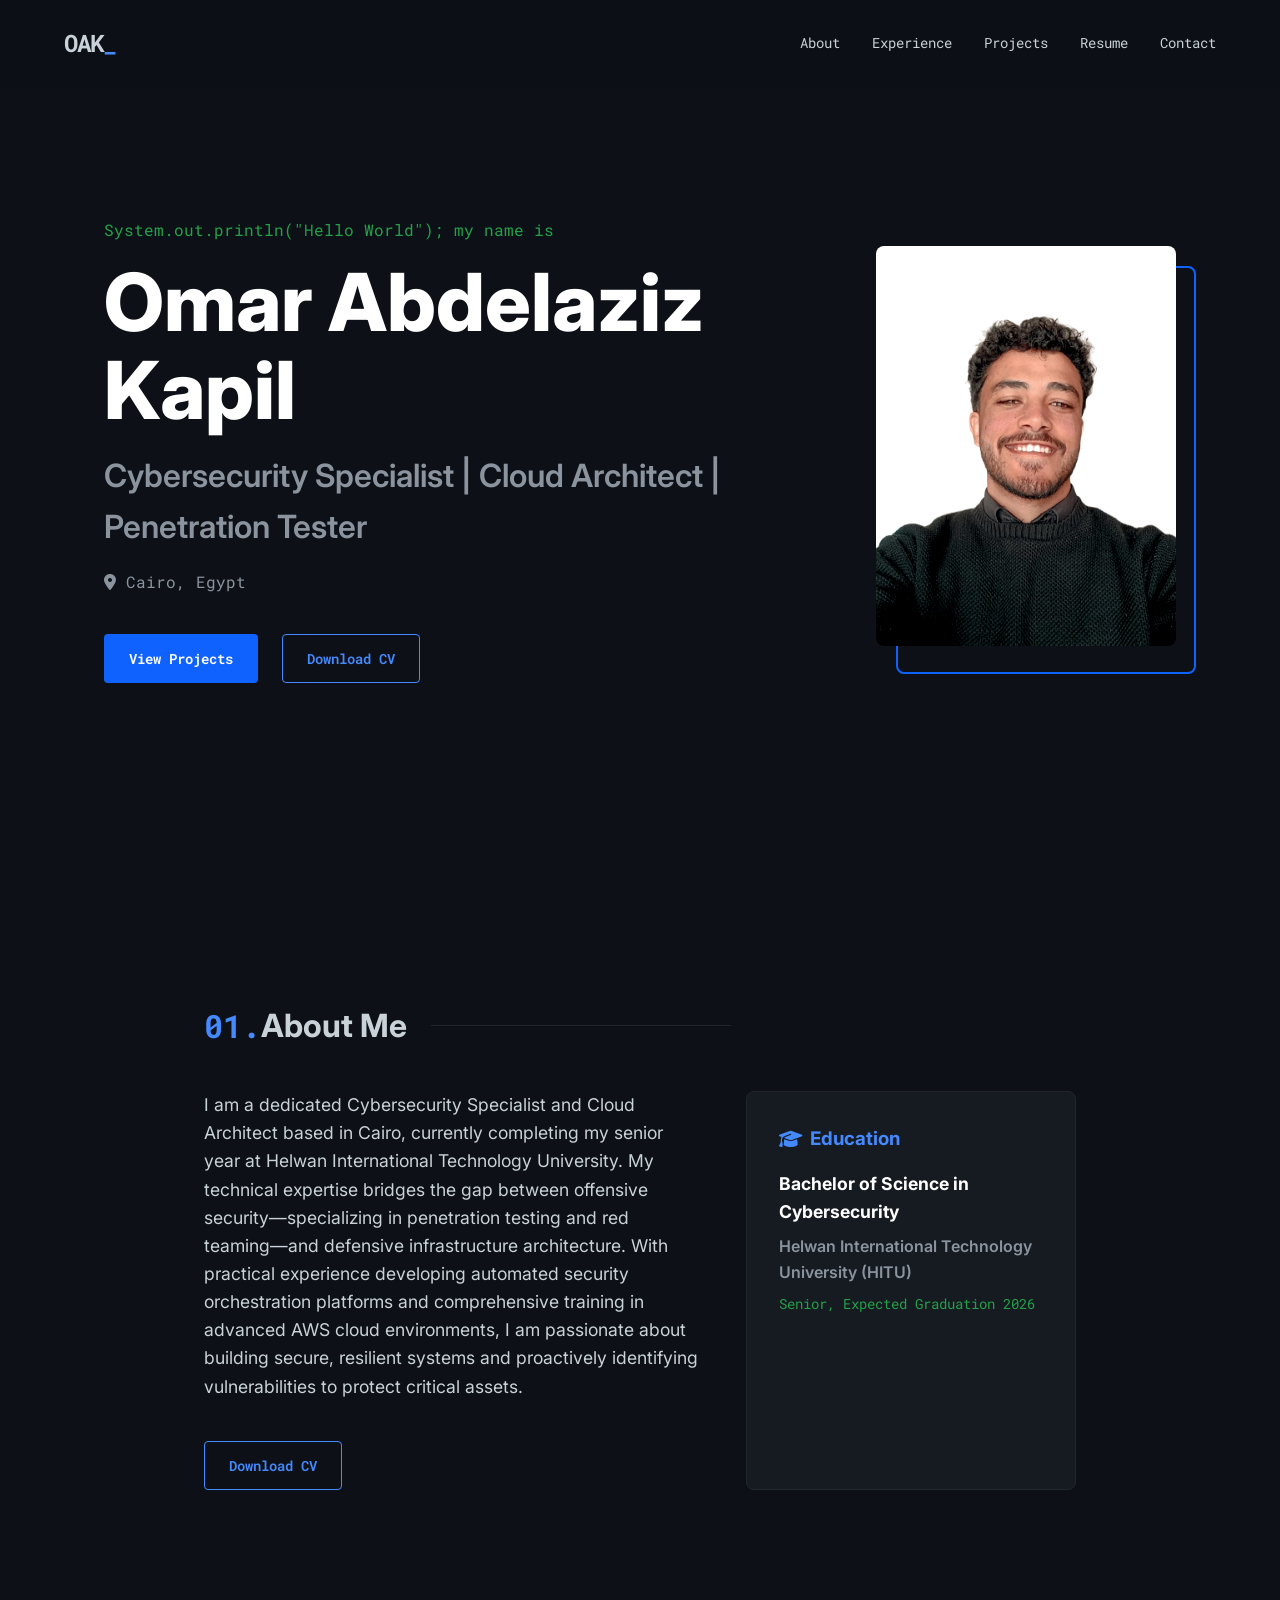
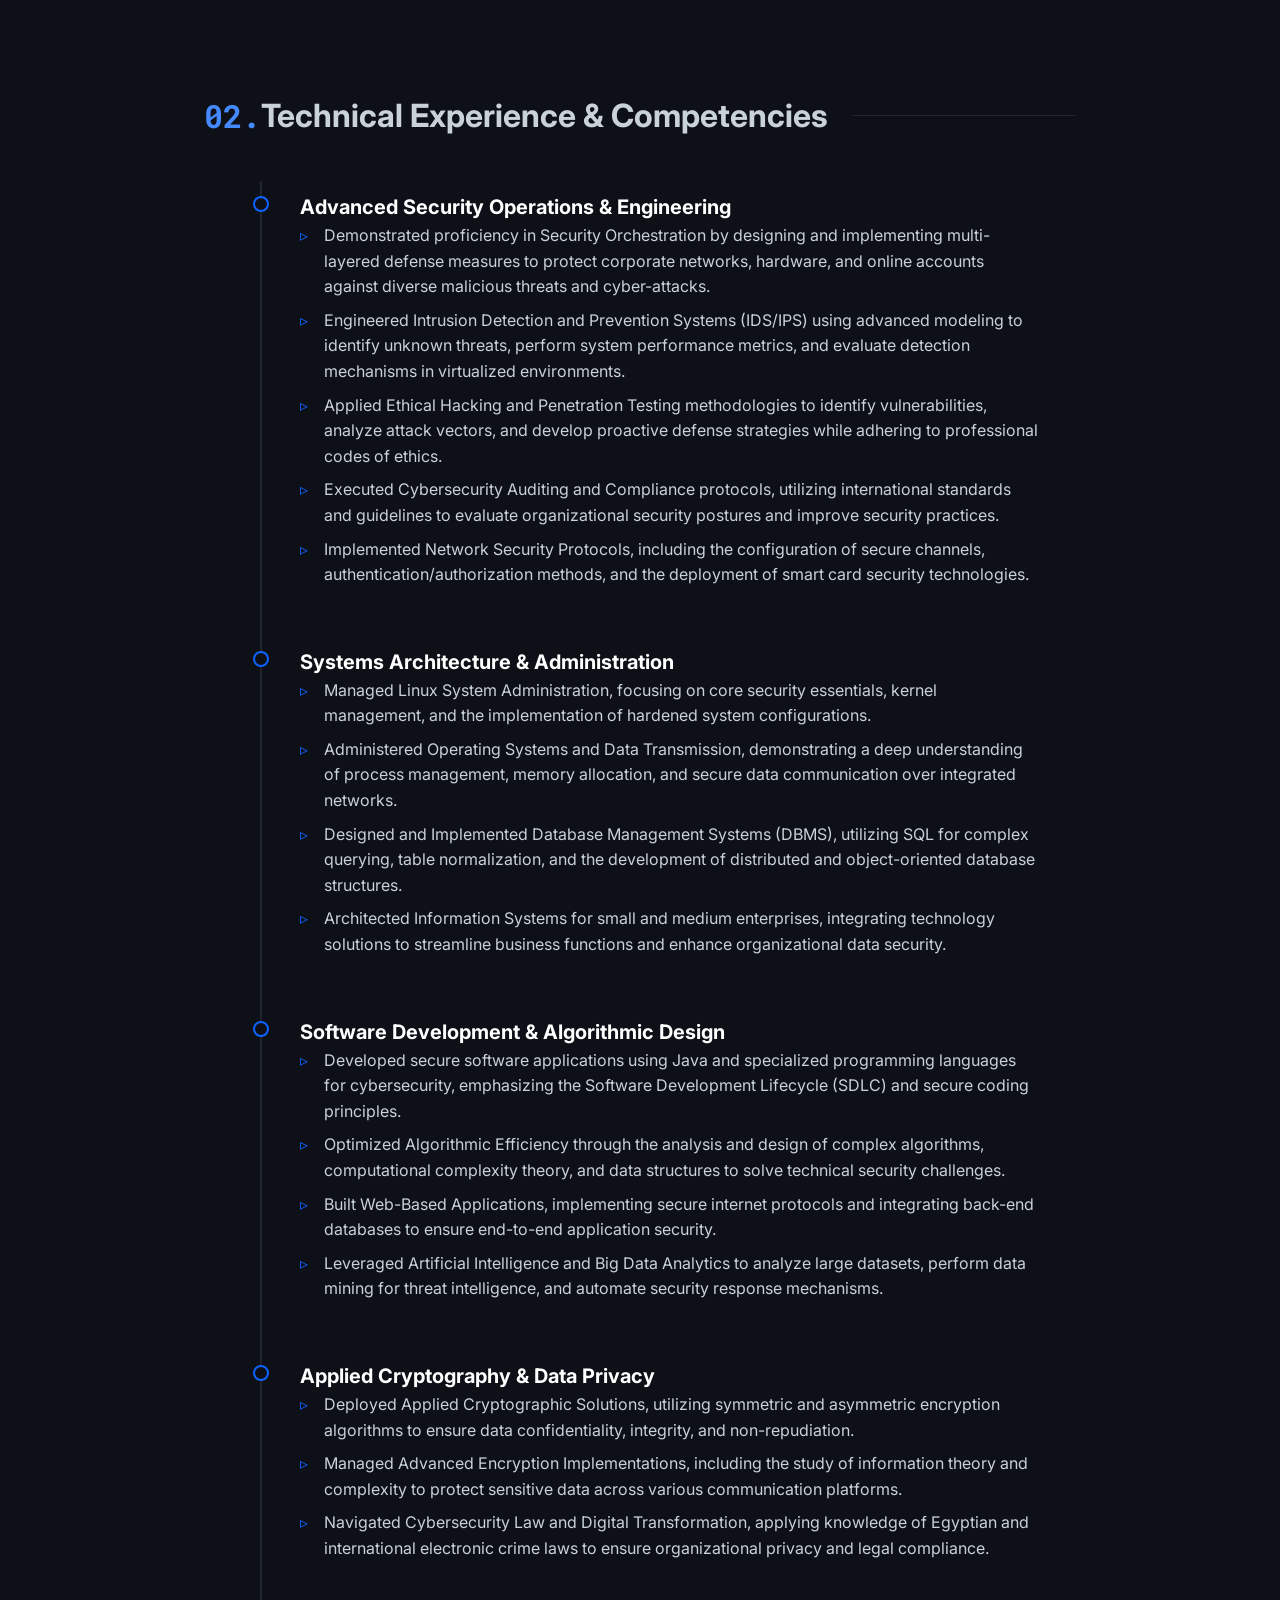
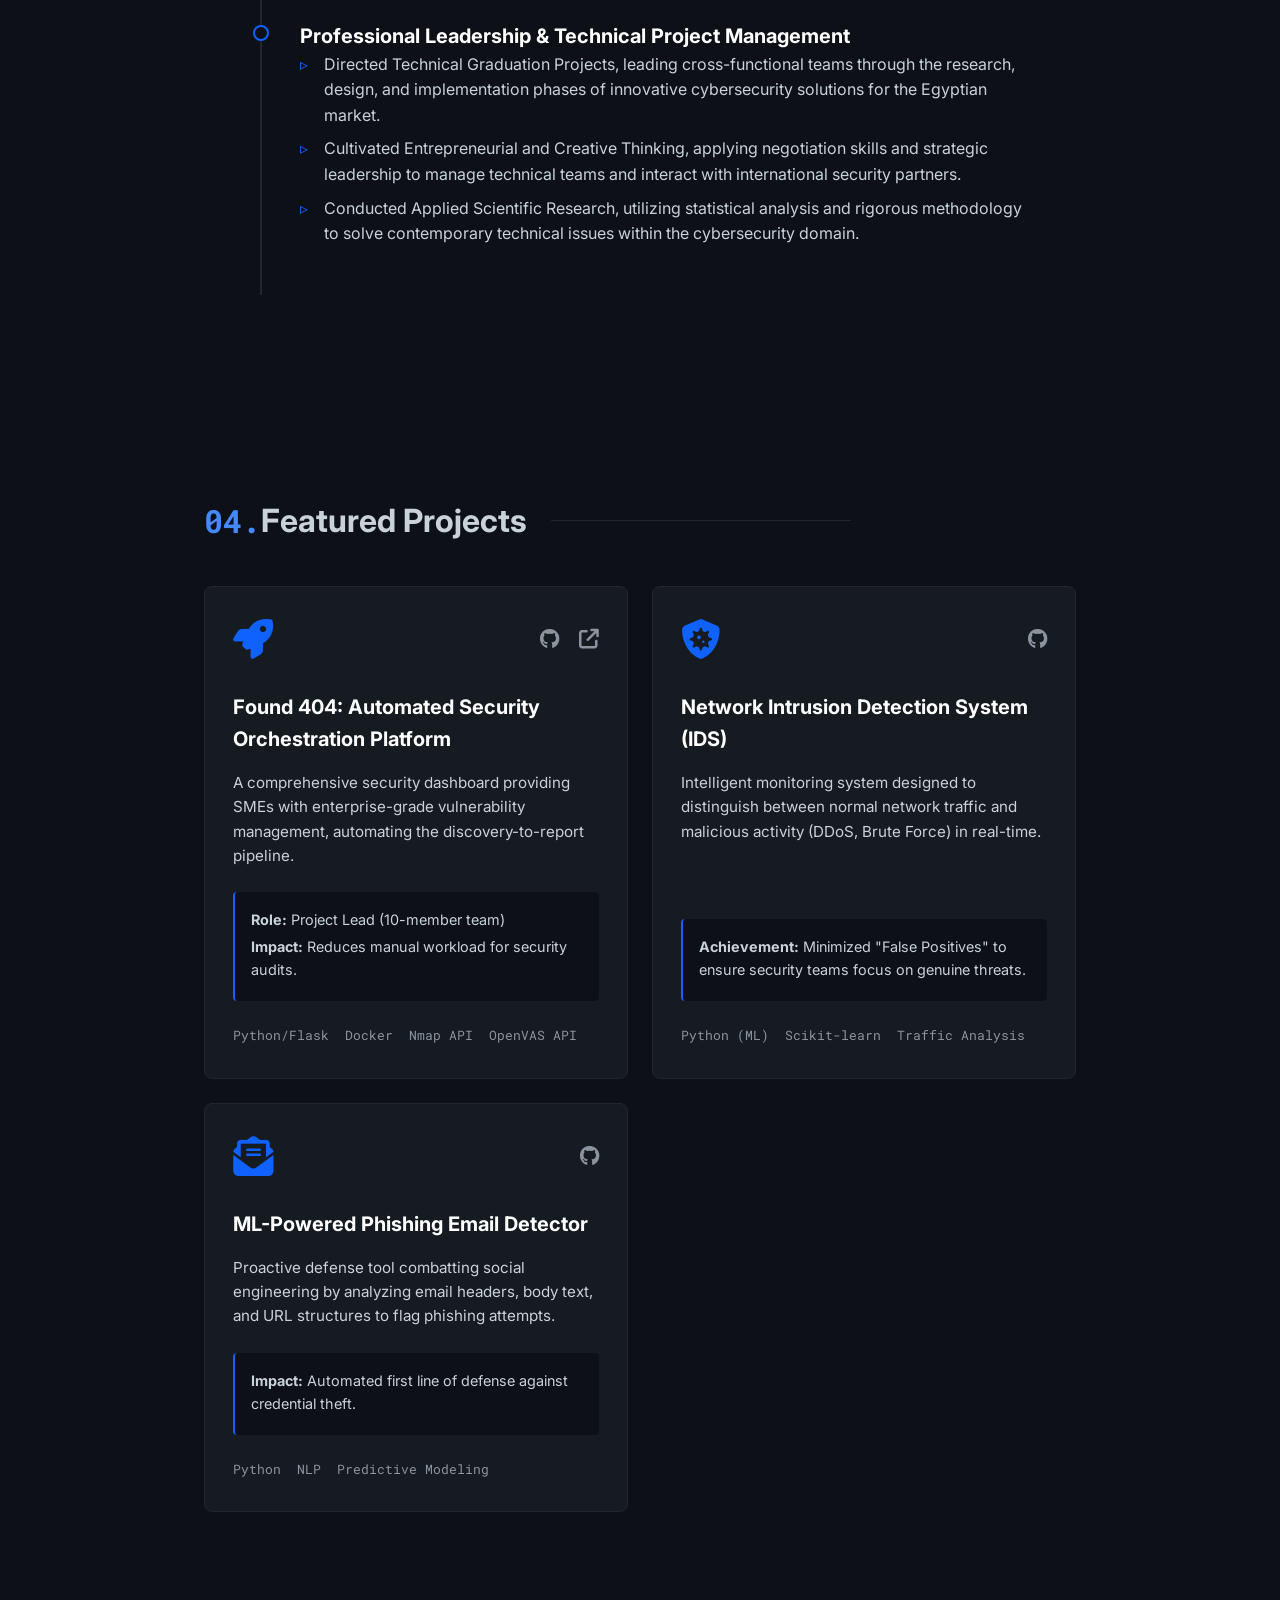
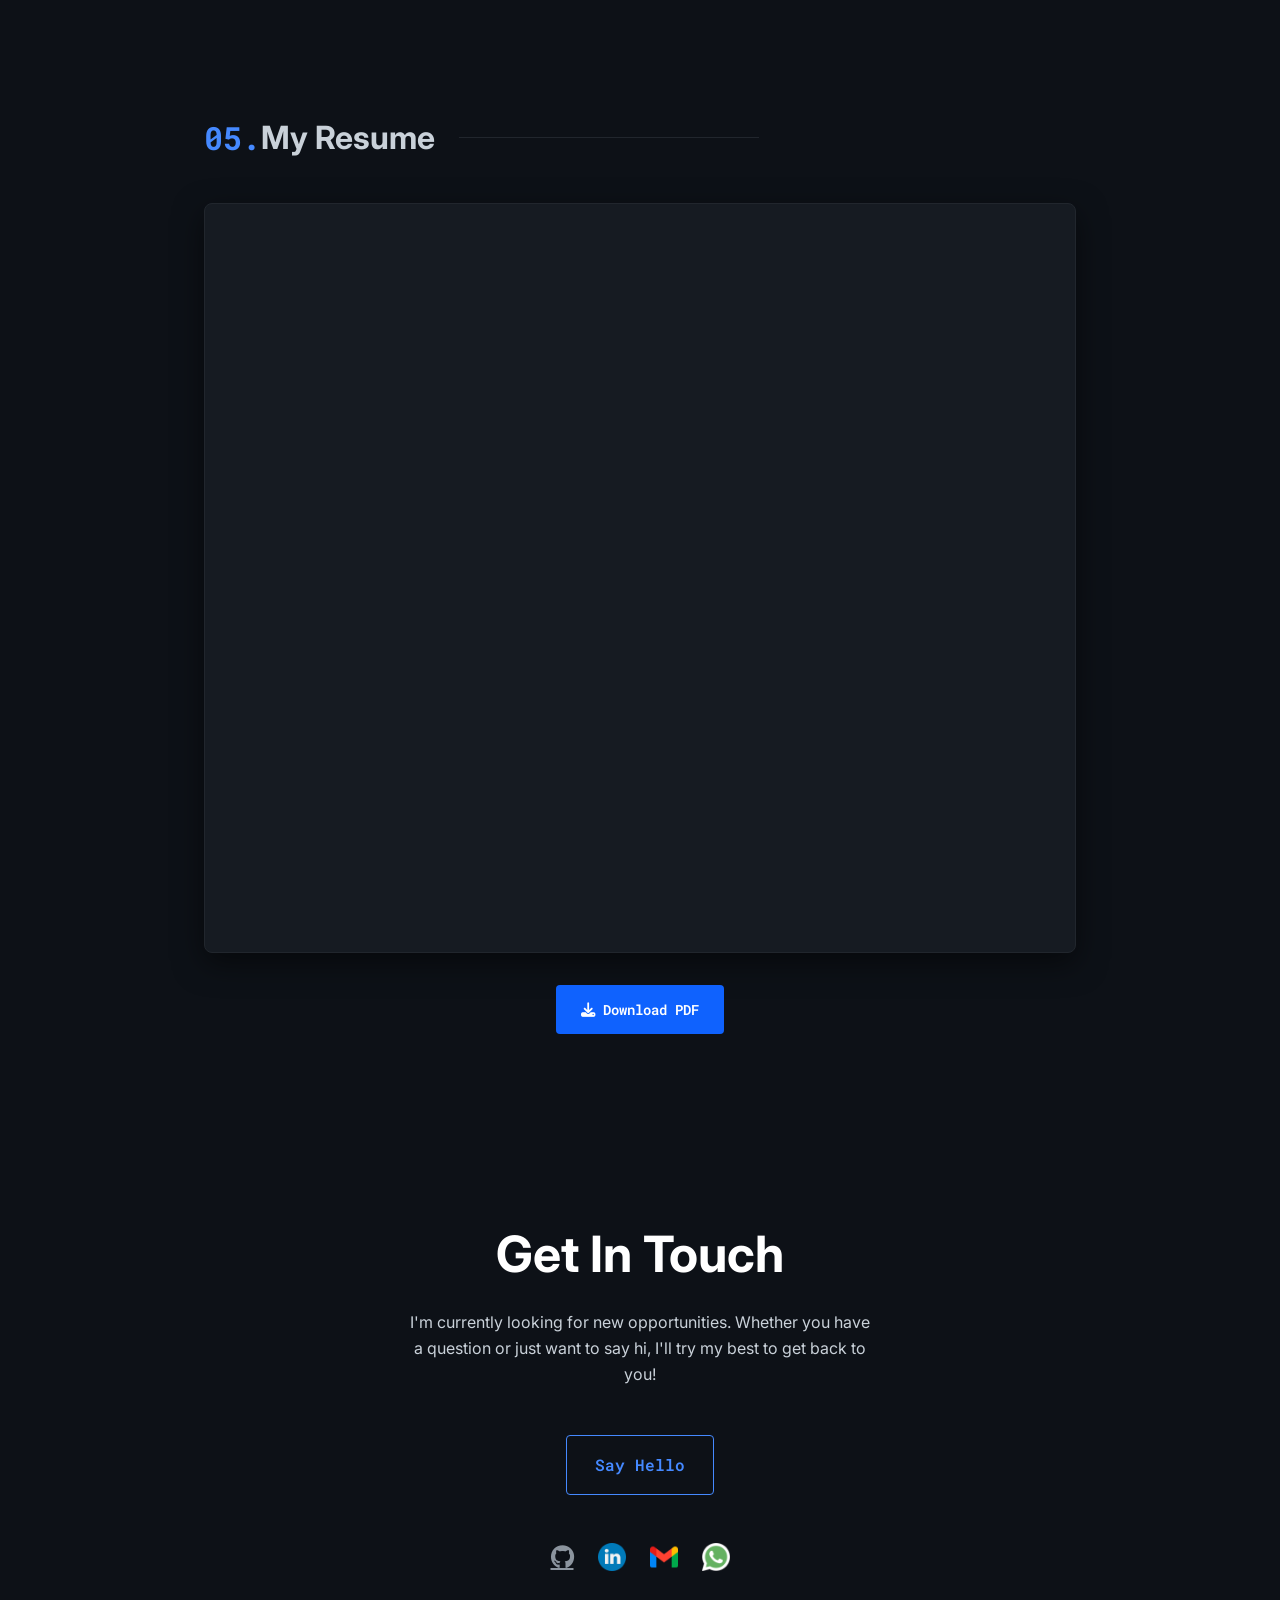
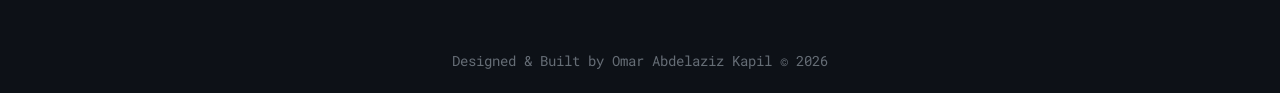
==== commit f0a23dad: "feat: add embedded CV viewer section" ====
--- a/index.html
+++ b/index.html
@@ -20,6 +20,7 @@
                 <li><a href="#about">About</a></li>
                 <li><a href="#experience">Experience</a></li>
                 <li><a href="#projects">Projects</a></li>
+                <li><a href="#cv">Resume</a></li>
                 <li><a href="#contact">Contact</a></li>
             </ul>
         </div>
@@ -210,6 +211,17 @@
                 </div>
             </div>
         </section>
+
+        <!-- CV Section -->
+        <section id="cv" class="section">
+            <h2 class="section-title"><span class="highlight">05.</span> My Resume</h2>
+            <div class="cv-preview">
+                <iframe src="OMAR_QAPIL_CV.pdf#view=FitH" title="CV Preview"></iframe>
+            </div>
+            <div style="text-align: center; margin-top: 2rem;">
+                <a href="OMAR_QAPIL_CV.pdf" class="btn btn-primary" download><i class="fa-solid fa-download"></i> Download PDF</a>
+            </div>
+        </section>
     </main>
 
     <!-- Footer / Contact -->
--- a/styles.css
+++ b/styles.css
@@ -572,6 +572,24 @@
     font-size: 0.85rem;
     color: var(--text-secondary);
     opacity: 0.7;
+}
+
+/* CV Preview */
+.cv-preview {
+    margin: 0 auto;
+    width: 100%;
+    height: 750px;
+    border: 1px solid var(--surface-hover);
+    border-radius: 8px;
+    overflow: hidden;
+    box-shadow: 0 10px 30px rgba(0,0,0,0.5);
+    background-color: var(--surface-color);
+}
+
+.cv-preview iframe {
+    width: 100%;
+    height: 100%;
+    border: none;
 }
 
 /* Media Queries */
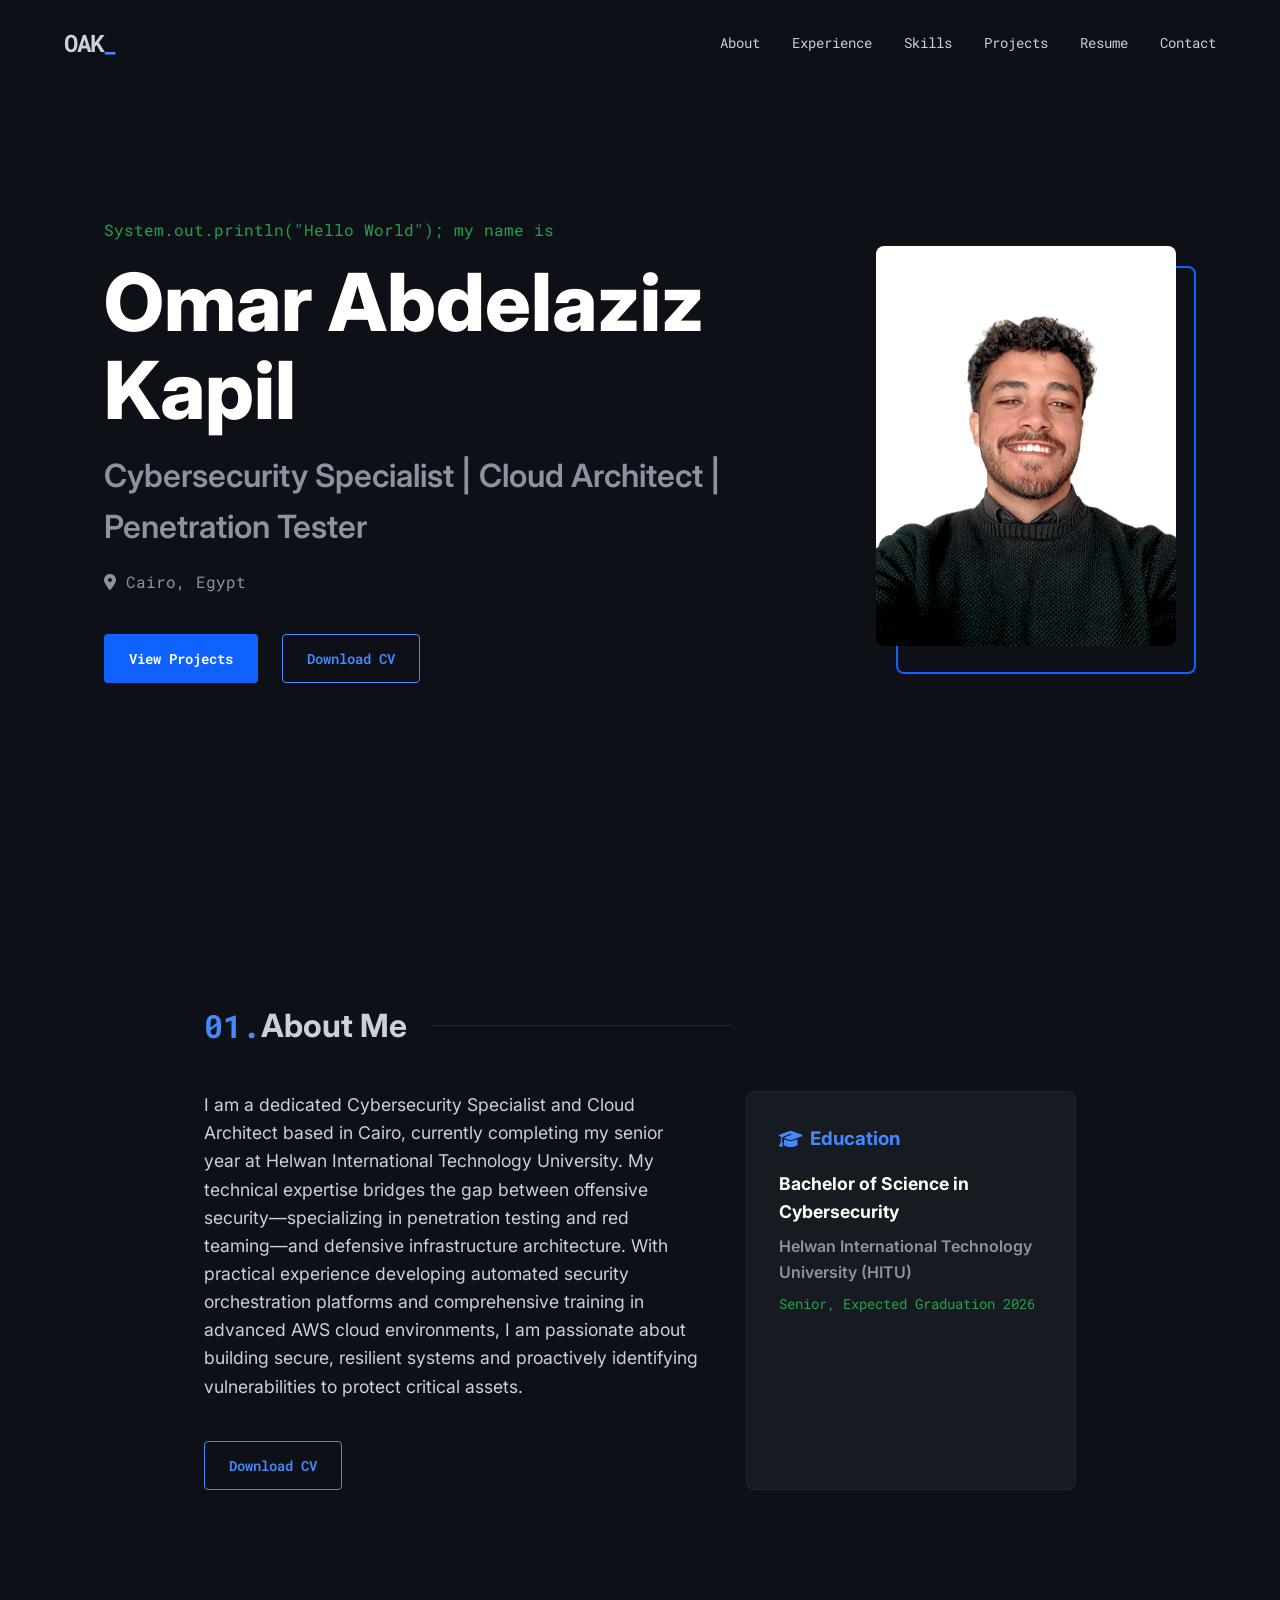
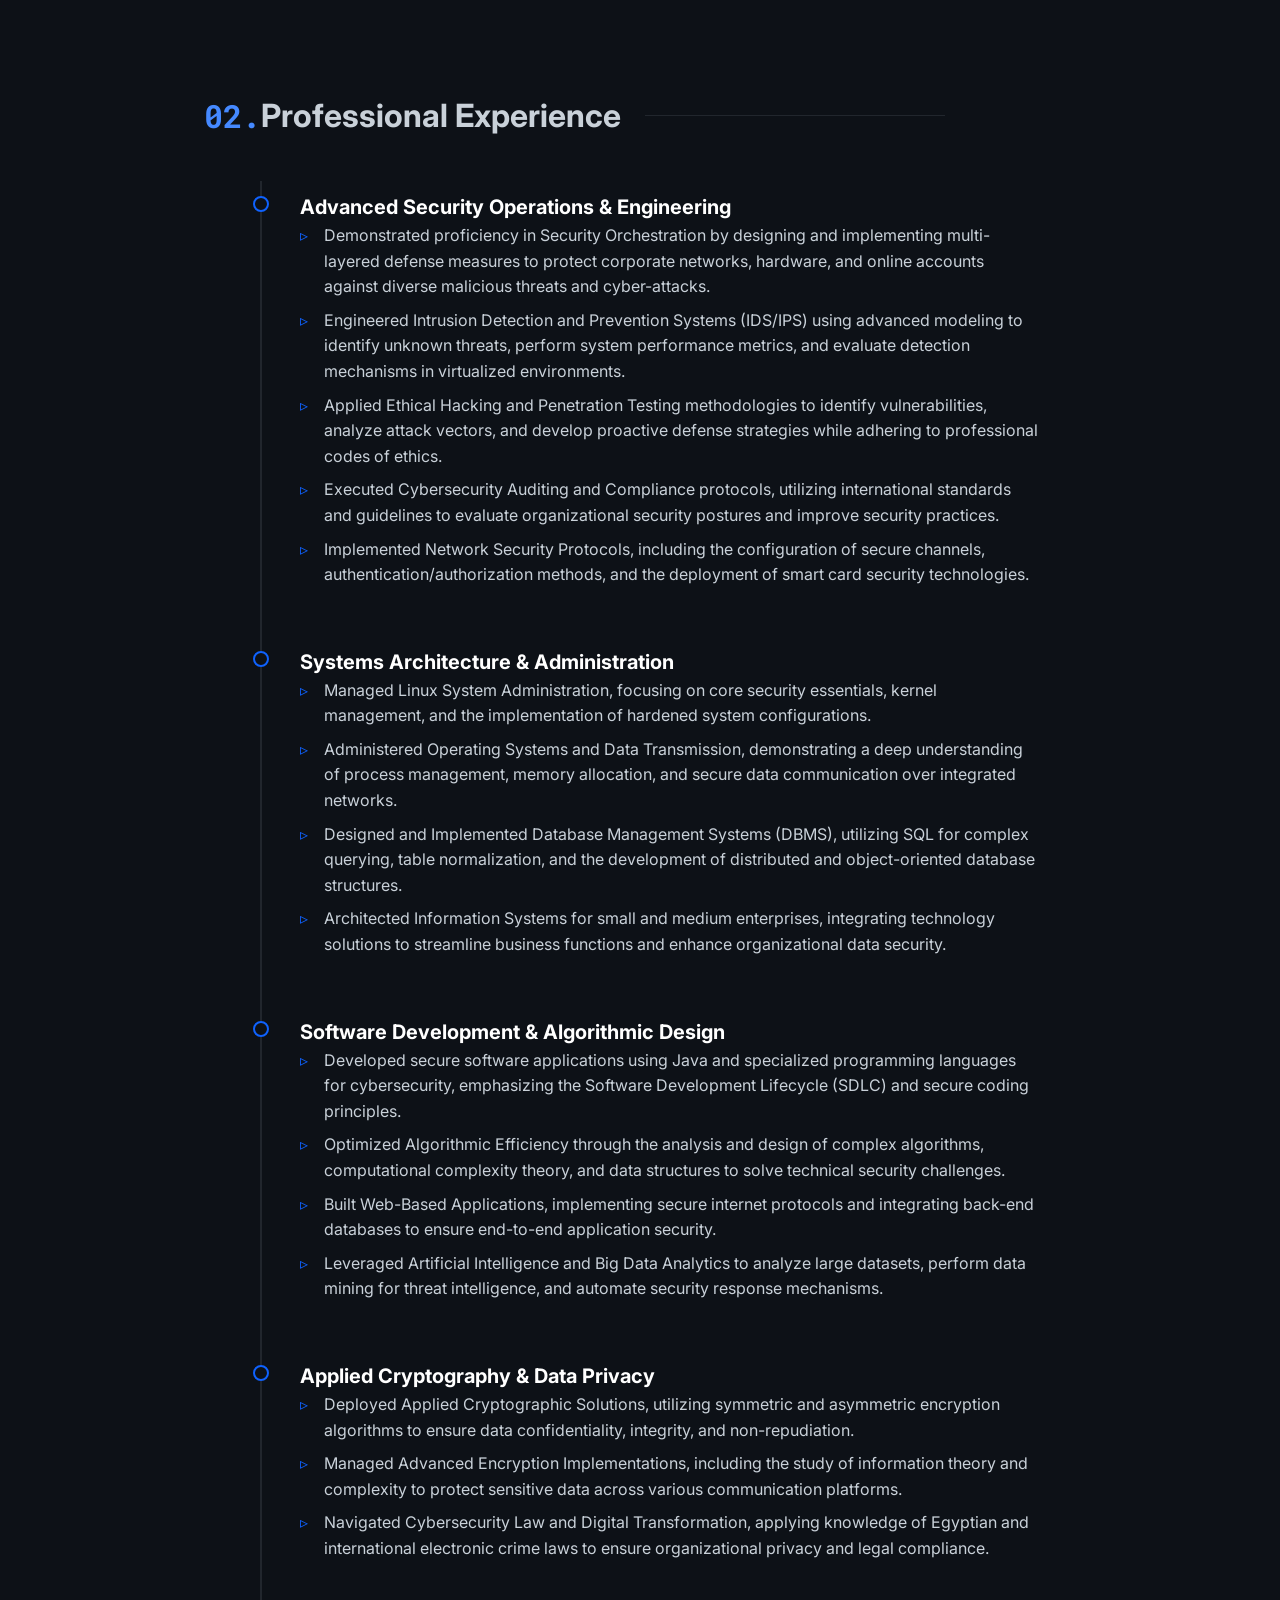
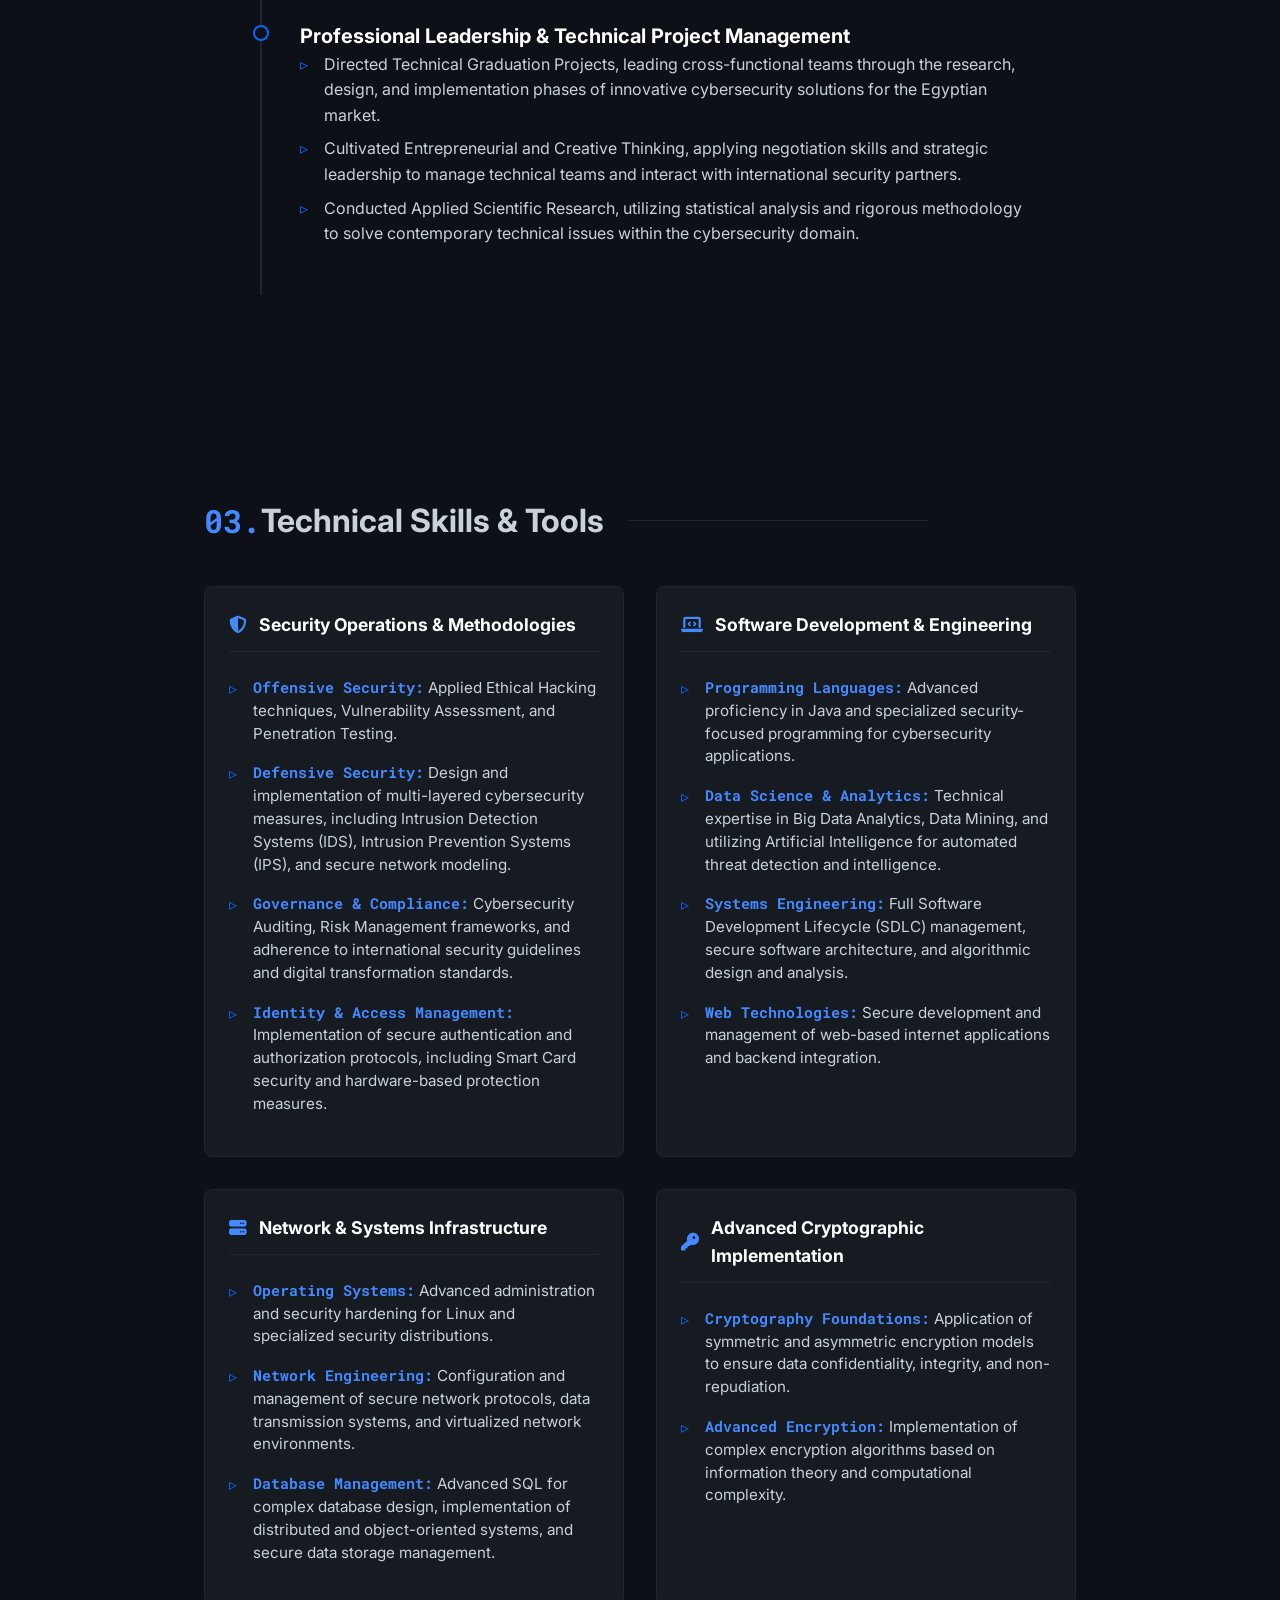
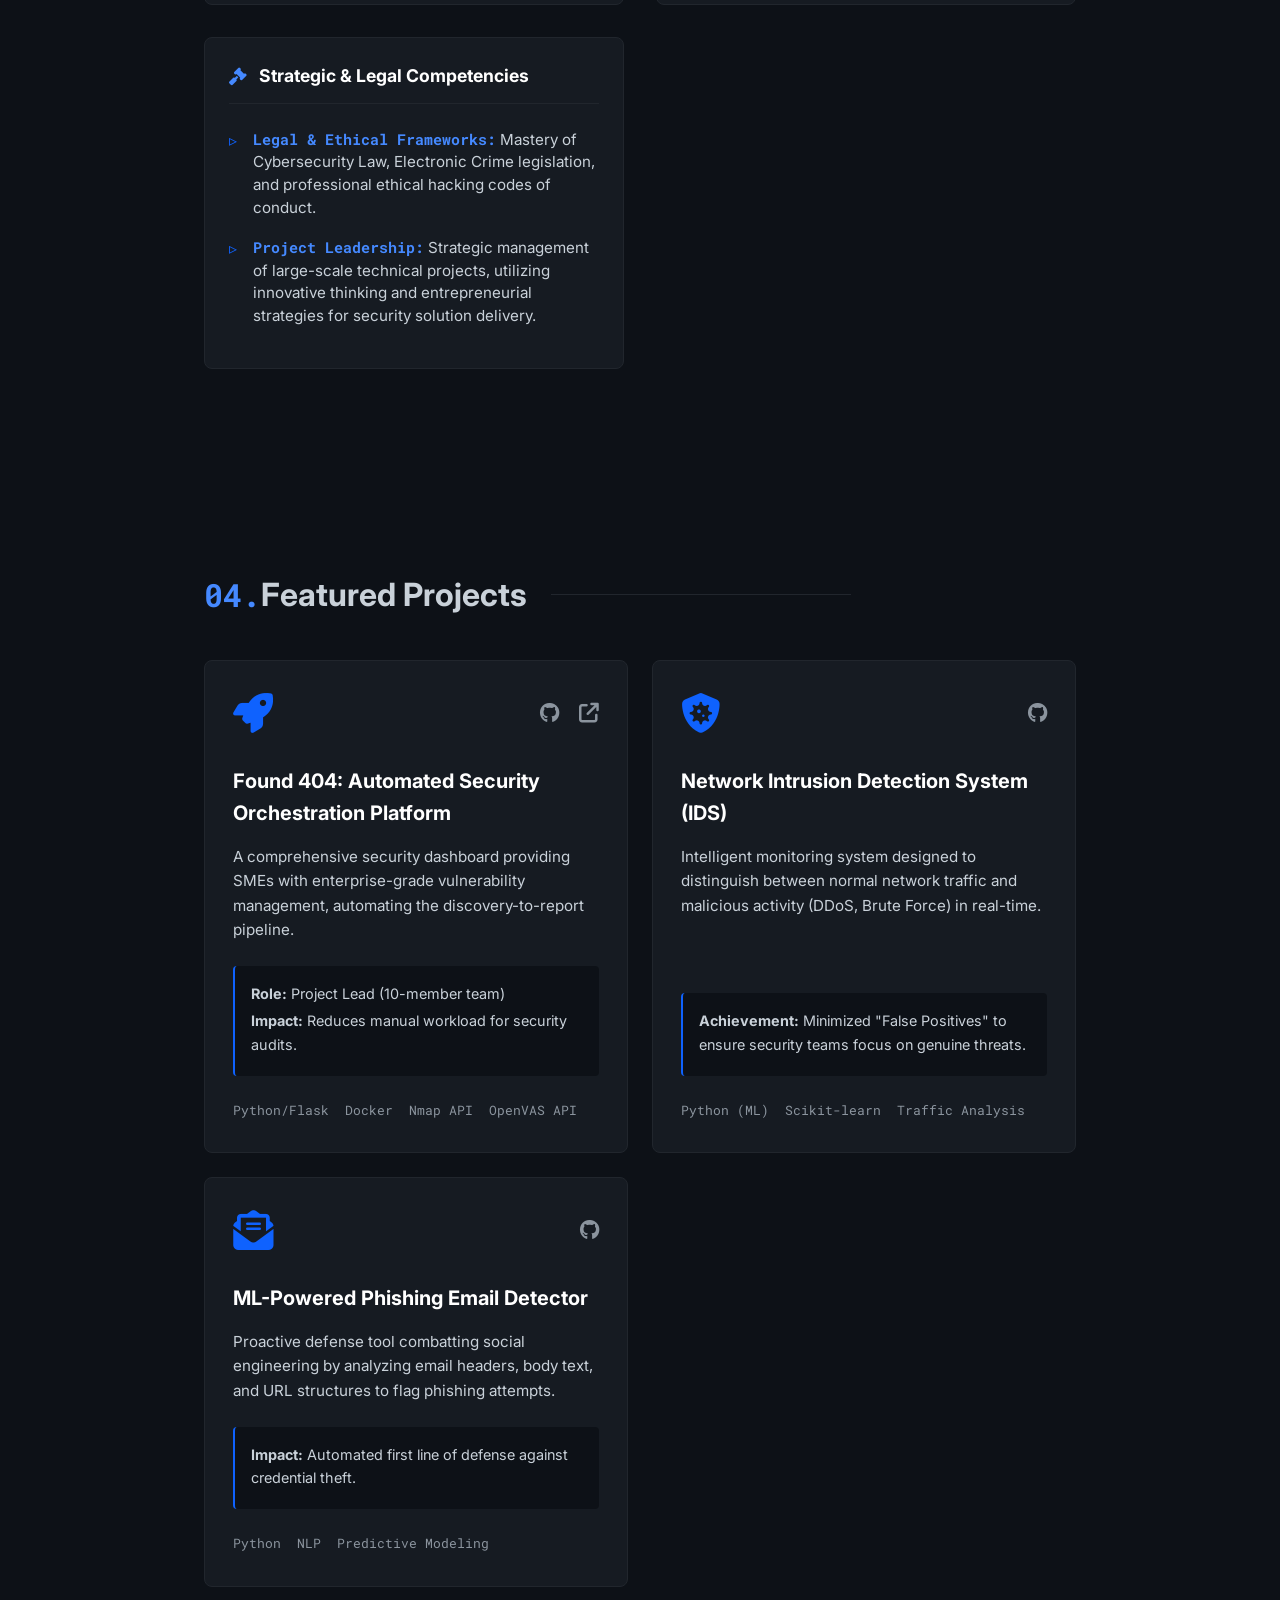
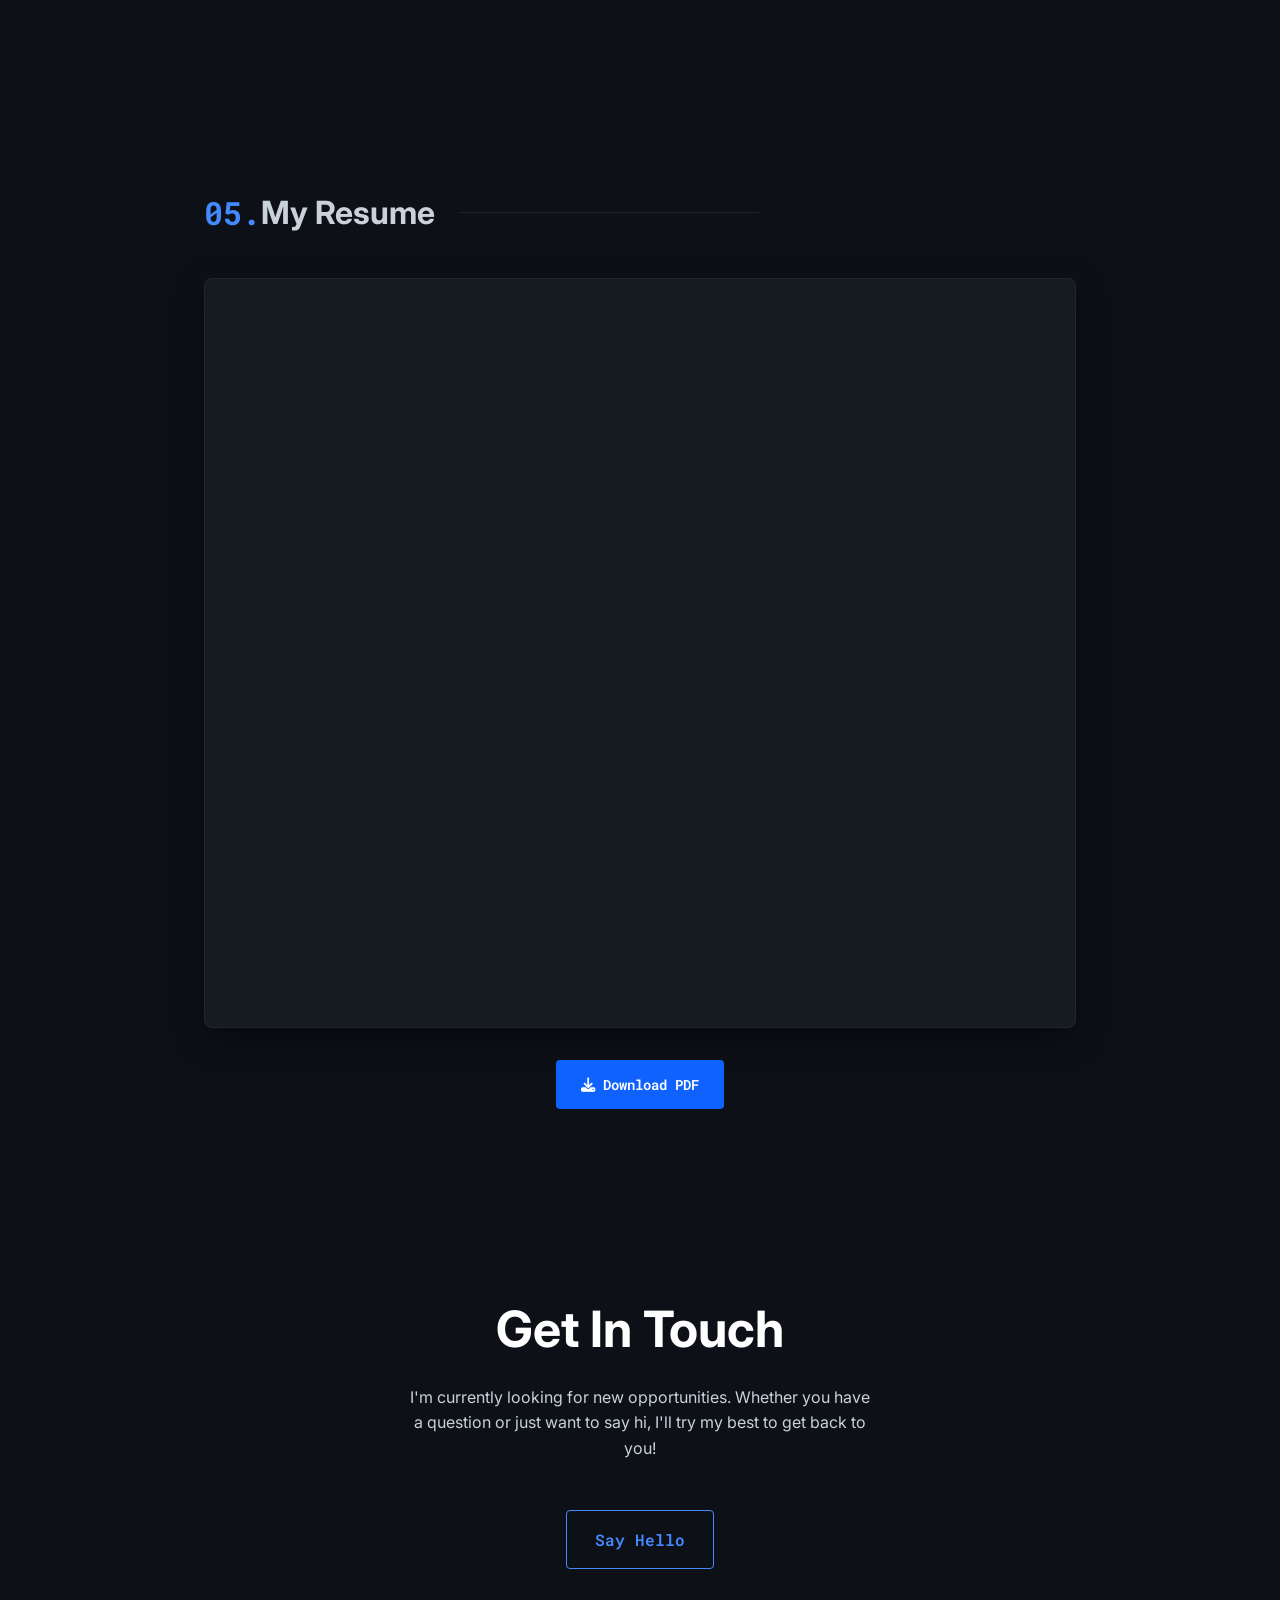
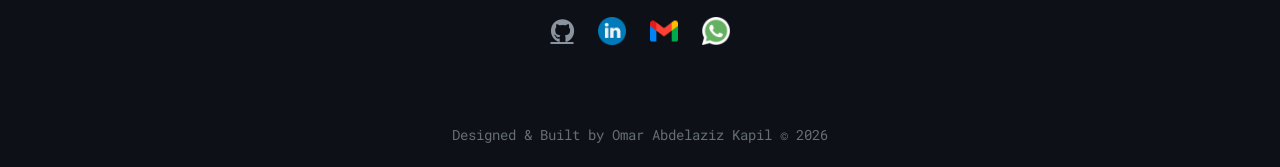
==== commit 3ff3ed00: "update: separate technical skills back into distinct grid section" ====
--- a/index.html
+++ b/index.html
@@ -19,6 +19,7 @@
             <ul class="nav-links">
                 <li><a href="#about">About</a></li>
                 <li><a href="#experience">Experience</a></li>
+                <li><a href="#skills">Skills</a></li>
                 <li><a href="#projects">Projects</a></li>
                 <li><a href="#cv">Resume</a></li>
                 <li><a href="#contact">Contact</a></li>
@@ -67,7 +68,7 @@
 
                 <!-- Technical Experience & Competencies Section -->
         <section id="experience" class="section">
-            <h2 class="section-title"><span class="highlight">02.</span> Technical Experience & Competencies</h2>
+            <h2 class="section-title"><span class="highlight">02.</span> Professional Experience</h2>
             
             <div class="timeline">
                 <div class="timeline-item">
@@ -132,6 +133,59 @@
                             <li>Conducted Applied Scientific Research, utilizing statistical analysis and rigorous methodology to solve contemporary technical issues within the cybersecurity domain.</li>
                         </ul>
                     </div>
+                </div>
+            </div>
+        </section>
+
+        
+        <!-- Skills Section -->
+        <section id="skills" class="section">
+            <h2 class="section-title"><span class="highlight">03.</span> Technical Skills & Tools</h2>
+            
+            <div class="skills-grid">
+                <div class="skill-category">
+                    <h3><i class="fa-solid fa-shield-halved"></i> Security Operations & Methodologies</h3>
+                    <ul class="skill-list">
+                        <li><strong>Offensive Security:</strong> Applied Ethical Hacking techniques, Vulnerability Assessment, and Penetration Testing.</li>
+                        <li><strong>Defensive Security:</strong> Design and implementation of multi-layered cybersecurity measures, including Intrusion Detection Systems (IDS), Intrusion Prevention Systems (IPS), and secure network modeling.</li>
+                        <li><strong>Governance & Compliance:</strong> Cybersecurity Auditing, Risk Management frameworks, and adherence to international security guidelines and digital transformation standards.</li>
+                        <li><strong>Identity & Access Management:</strong> Implementation of secure authentication and authorization protocols, including Smart Card security and hardware-based protection measures.</li>
+                    </ul>
+                </div>
+
+                <div class="skill-category">
+                    <h3><i class="fa-solid fa-laptop-code"></i> Software Development & Engineering</h3>
+                    <ul class="skill-list">
+                        <li><strong>Programming Languages:</strong> Advanced proficiency in Java and specialized security-focused programming for cybersecurity applications.</li>
+                        <li><strong>Data Science & Analytics:</strong> Technical expertise in Big Data Analytics, Data Mining, and utilizing Artificial Intelligence for automated threat detection and intelligence.</li>
+                        <li><strong>Systems Engineering:</strong> Full Software Development Lifecycle (SDLC) management, secure software architecture, and algorithmic design and analysis.</li>
+                        <li><strong>Web Technologies:</strong> Secure development and management of web-based internet applications and backend integration.</li>
+                    </ul>
+                </div>
+
+                <div class="skill-category">
+                    <h3><i class="fa-solid fa-server"></i> Network & Systems Infrastructure</h3>
+                    <ul class="skill-list">
+                        <li><strong>Operating Systems:</strong> Advanced administration and security hardening for Linux and specialized security distributions.</li>
+                        <li><strong>Network Engineering:</strong> Configuration and management of secure network protocols, data transmission systems, and virtualized network environments.</li>
+                        <li><strong>Database Management:</strong> Advanced SQL for complex database design, implementation of distributed and object-oriented systems, and secure data storage management.</li>
+                    </ul>
+                </div>
+
+                <div class="skill-category">
+                    <h3><i class="fa-solid fa-key"></i> Advanced Cryptographic Implementation</h3>
+                    <ul class="skill-list">
+                        <li><strong>Cryptography Foundations:</strong> Application of symmetric and asymmetric encryption models to ensure data confidentiality, integrity, and non-repudiation.</li>
+                        <li><strong>Advanced Encryption:</strong> Implementation of complex encryption algorithms based on information theory and computational complexity.</li>
+                    </ul>
+                </div>
+
+                <div class="skill-category">
+                    <h3><i class="fa-solid fa-gavel"></i> Strategic & Legal Competencies</h3>
+                    <ul class="skill-list">
+                        <li><strong>Legal & Ethical Frameworks:</strong> Mastery of Cybersecurity Law, Electronic Crime legislation, and professional ethical hacking codes of conduct.</li>
+                        <li><strong>Project Leadership:</strong> Strategic management of large-scale technical projects, utilizing innovative thinking and entrepreneurial strategies for security solution delivery.</li>
+                    </ul>
                 </div>
             </div>
         </section>
--- a/styles.css
+++ b/styles.css
@@ -437,6 +437,34 @@
     border-color: var(--accent-blue);
     color: var(--accent-blue-light);
     background-color: var(--bg-color);
+}
+
+.skill-list {
+    list-style: none;
+    padding: 0;
+    margin: 0;
+}
+
+.skill-list li {
+    margin-bottom: 1rem;
+    font-size: 0.95rem;
+    color: var(--text-primary);
+    line-height: 1.5;
+    padding-left: 1.5rem;
+    position: relative;
+}
+
+.skill-list li::before {
+    content: '▹';
+    position: absolute;
+    left: 0;
+    color: var(--accent-blue);
+    font-size: 1rem;
+}
+
+.skill-list strong {
+    color: var(--accent-blue-light);
+    font-family: var(--font-mono);
 }
 
 /* Projects Section */
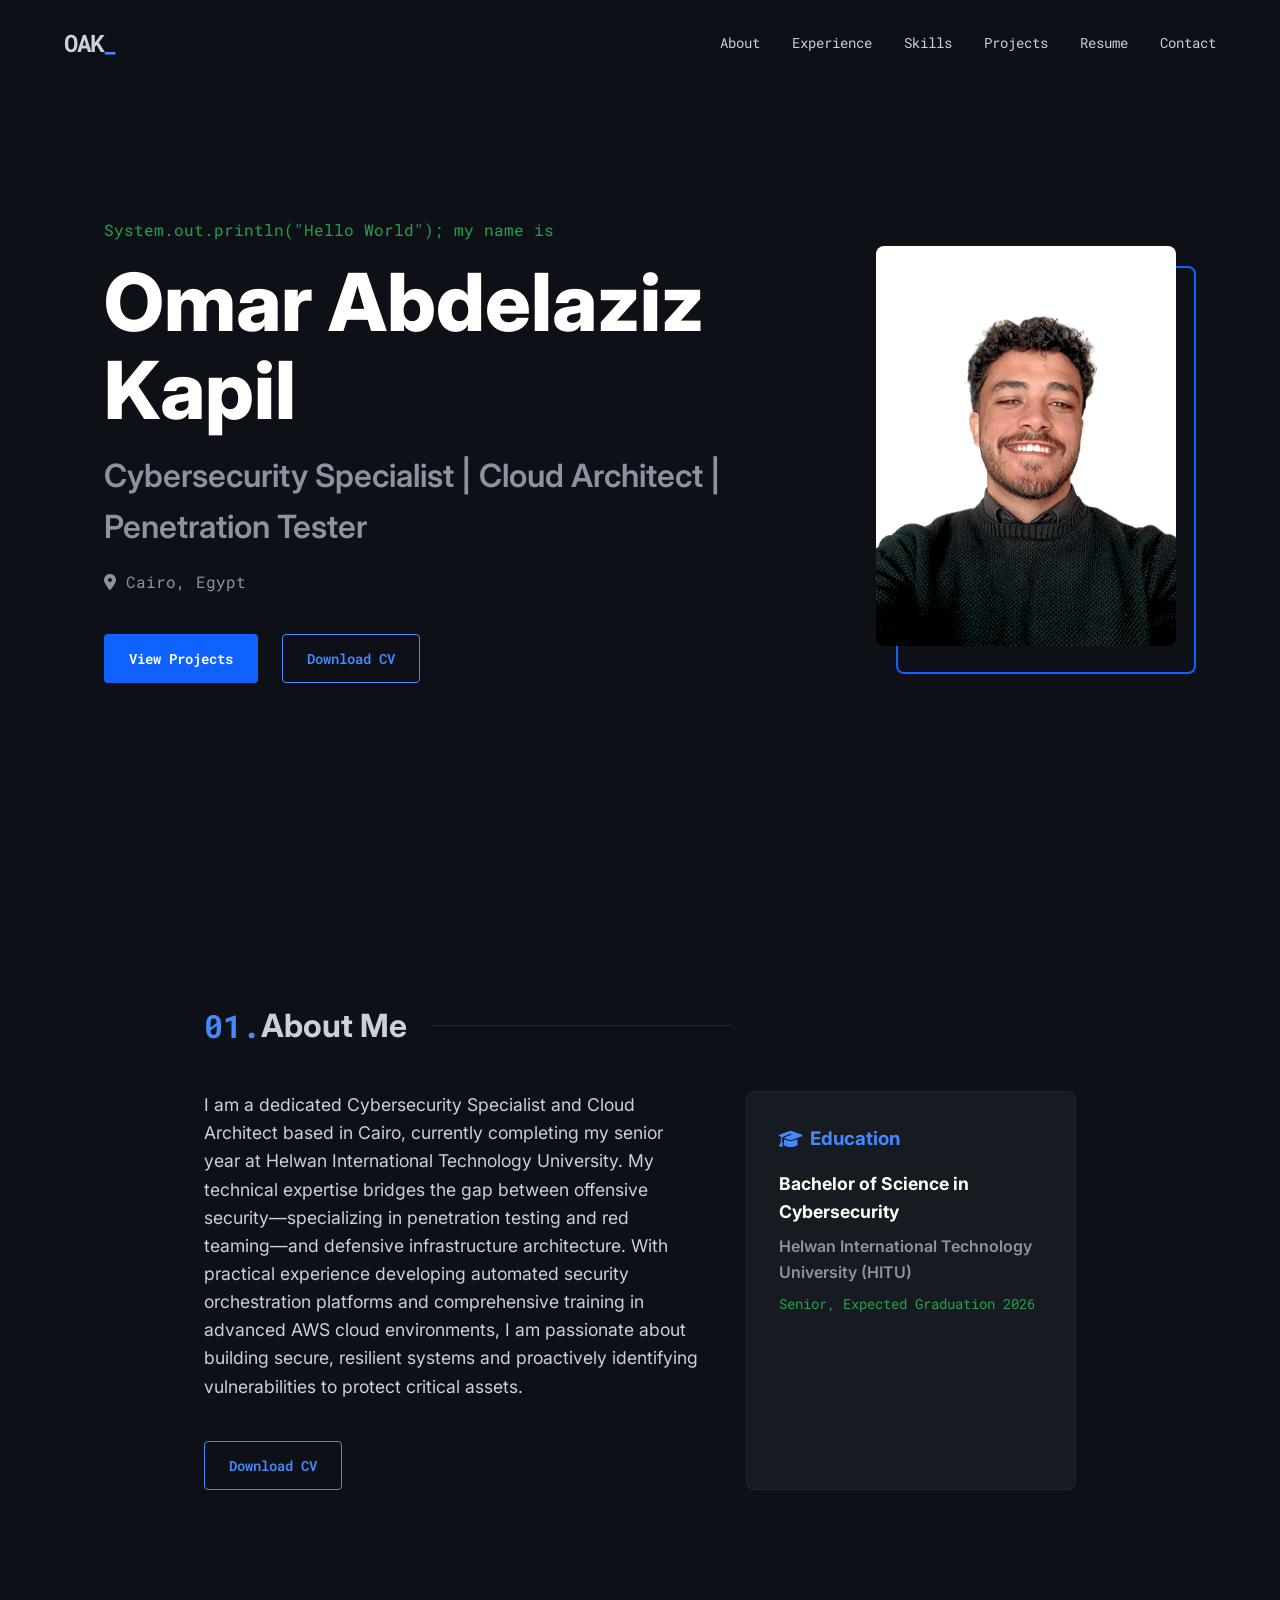
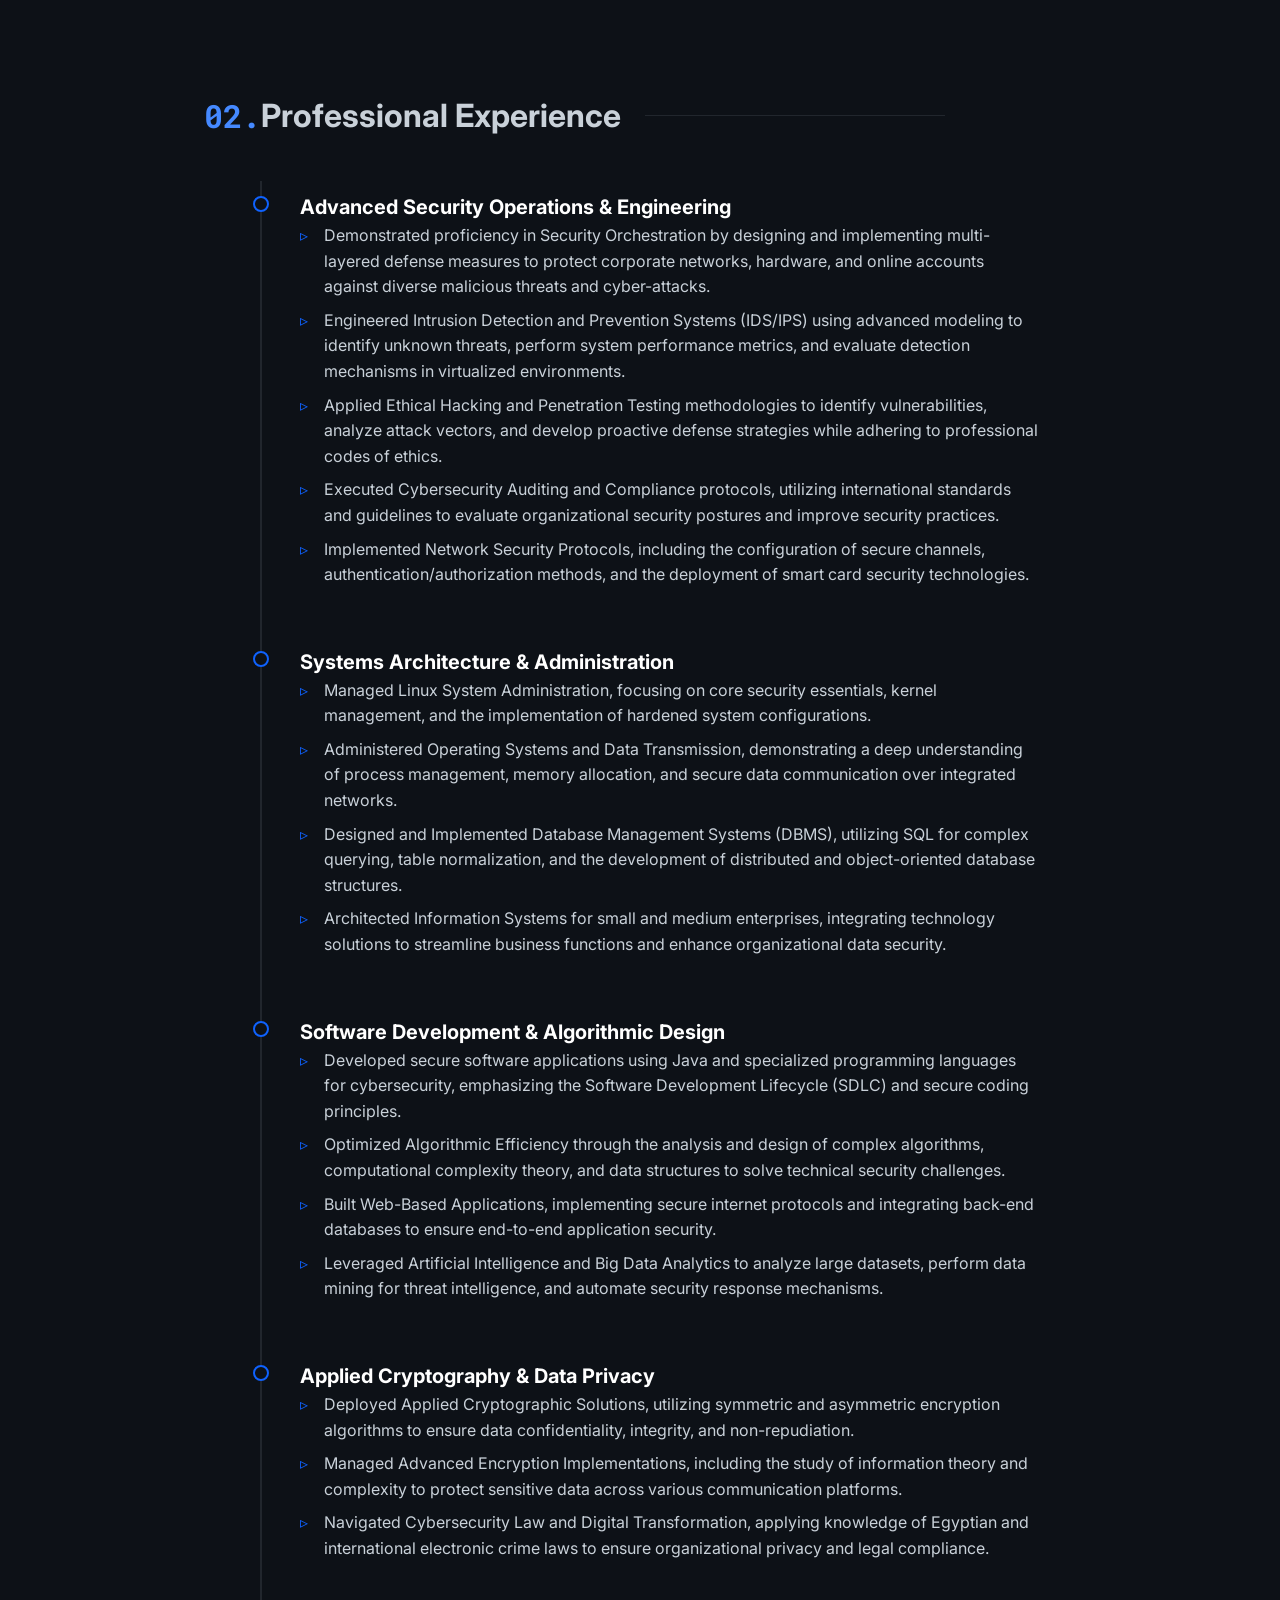
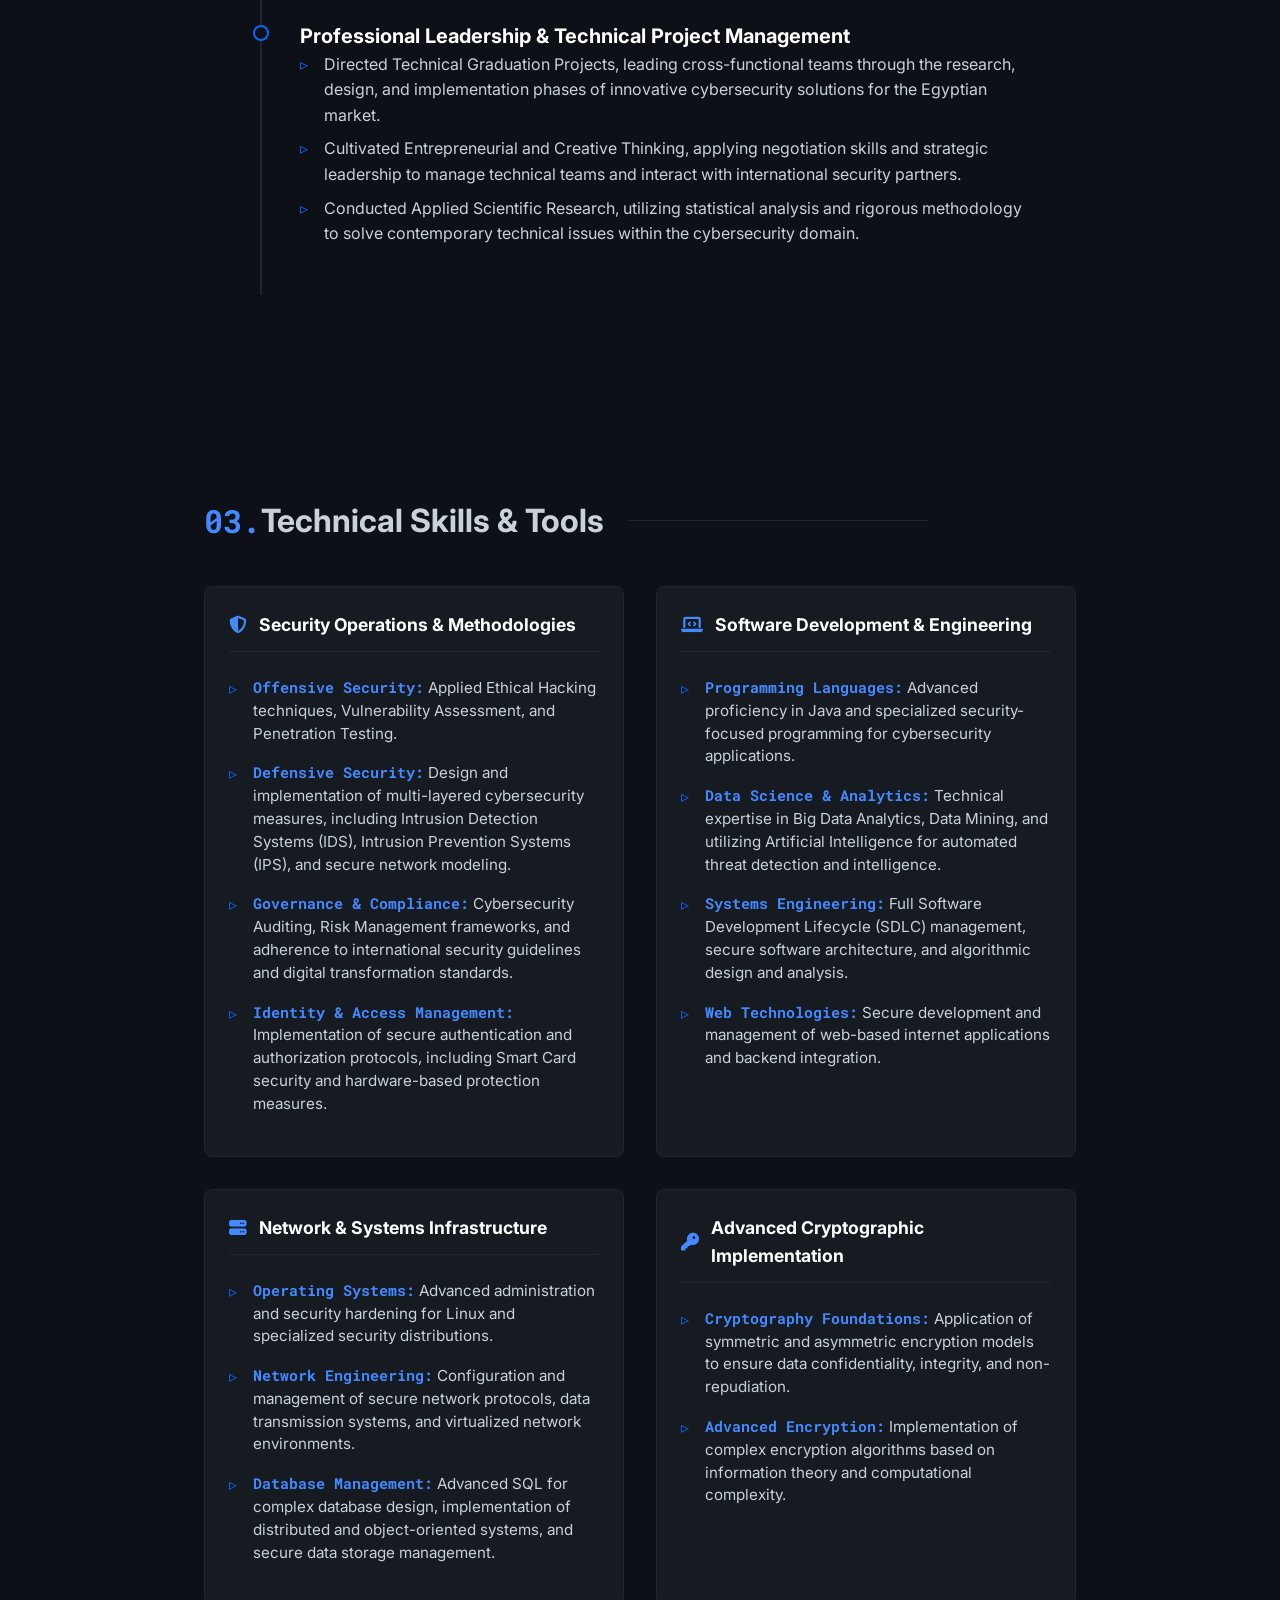
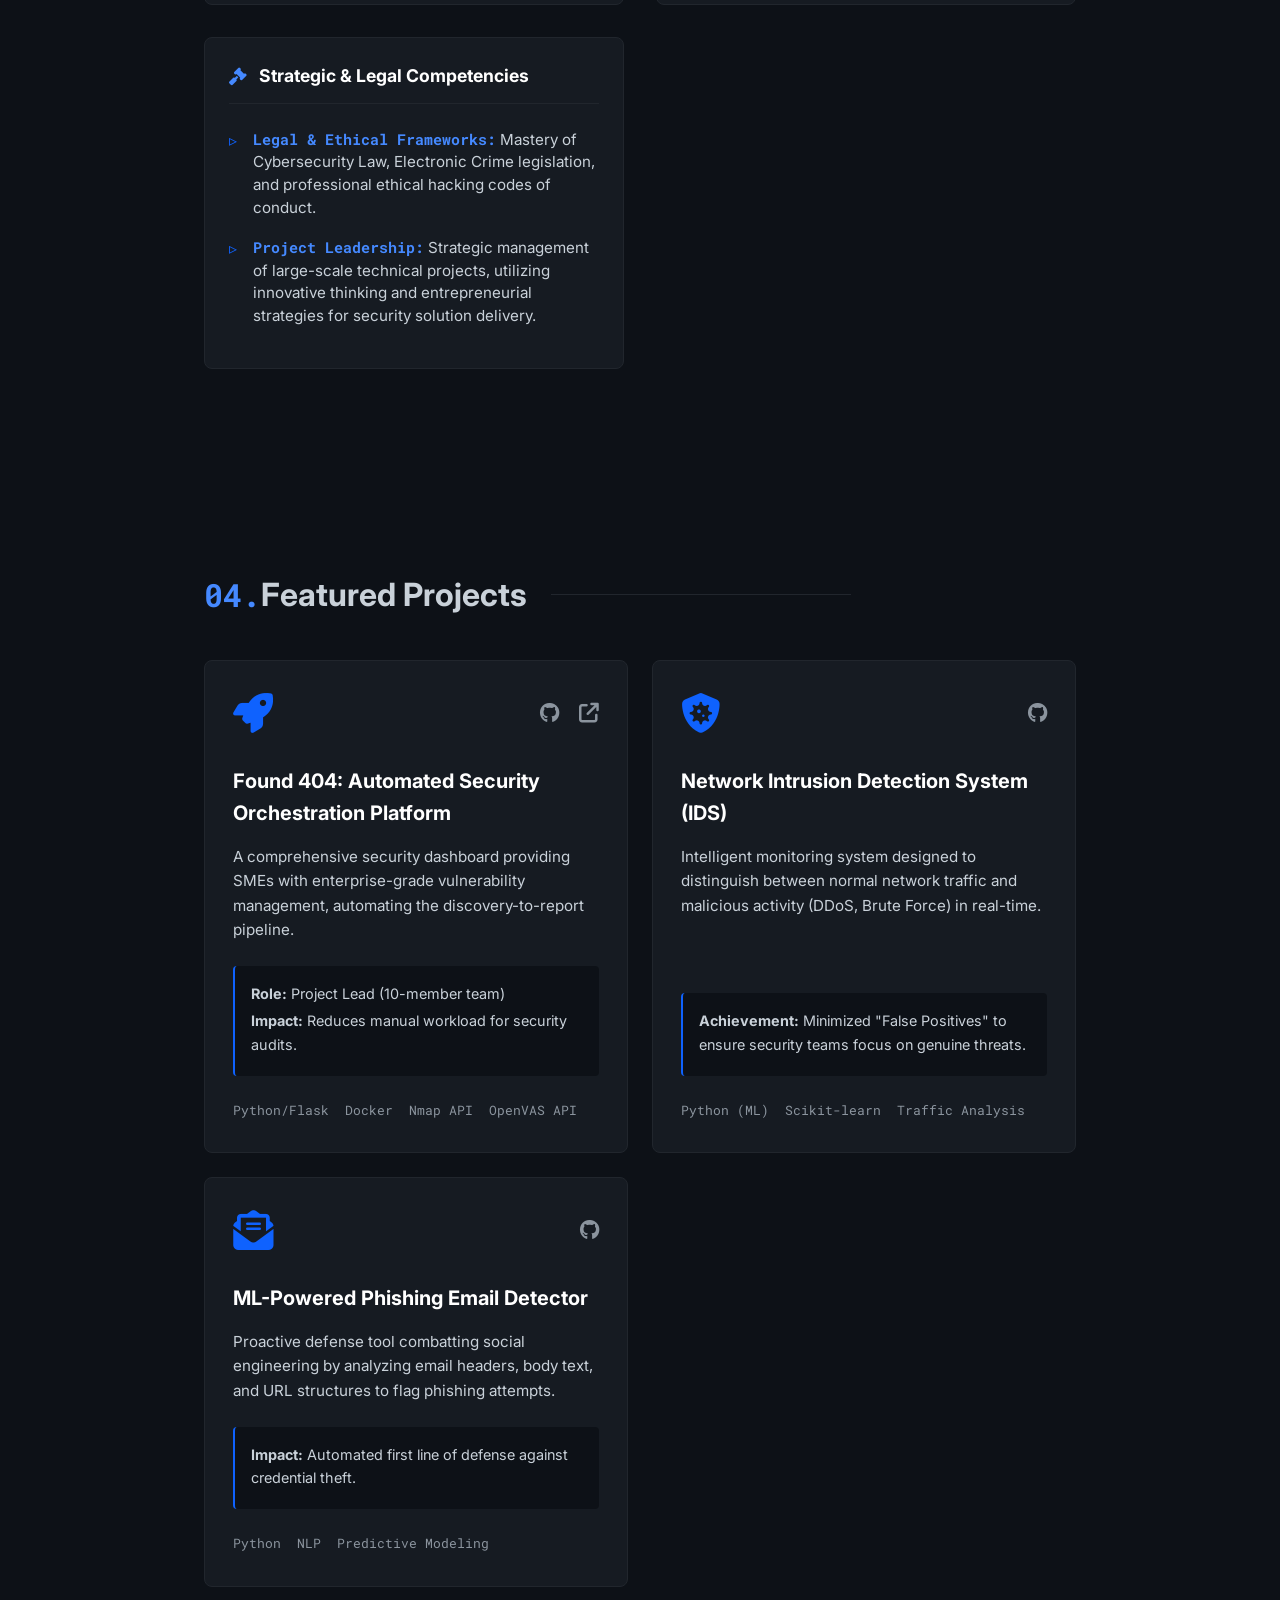
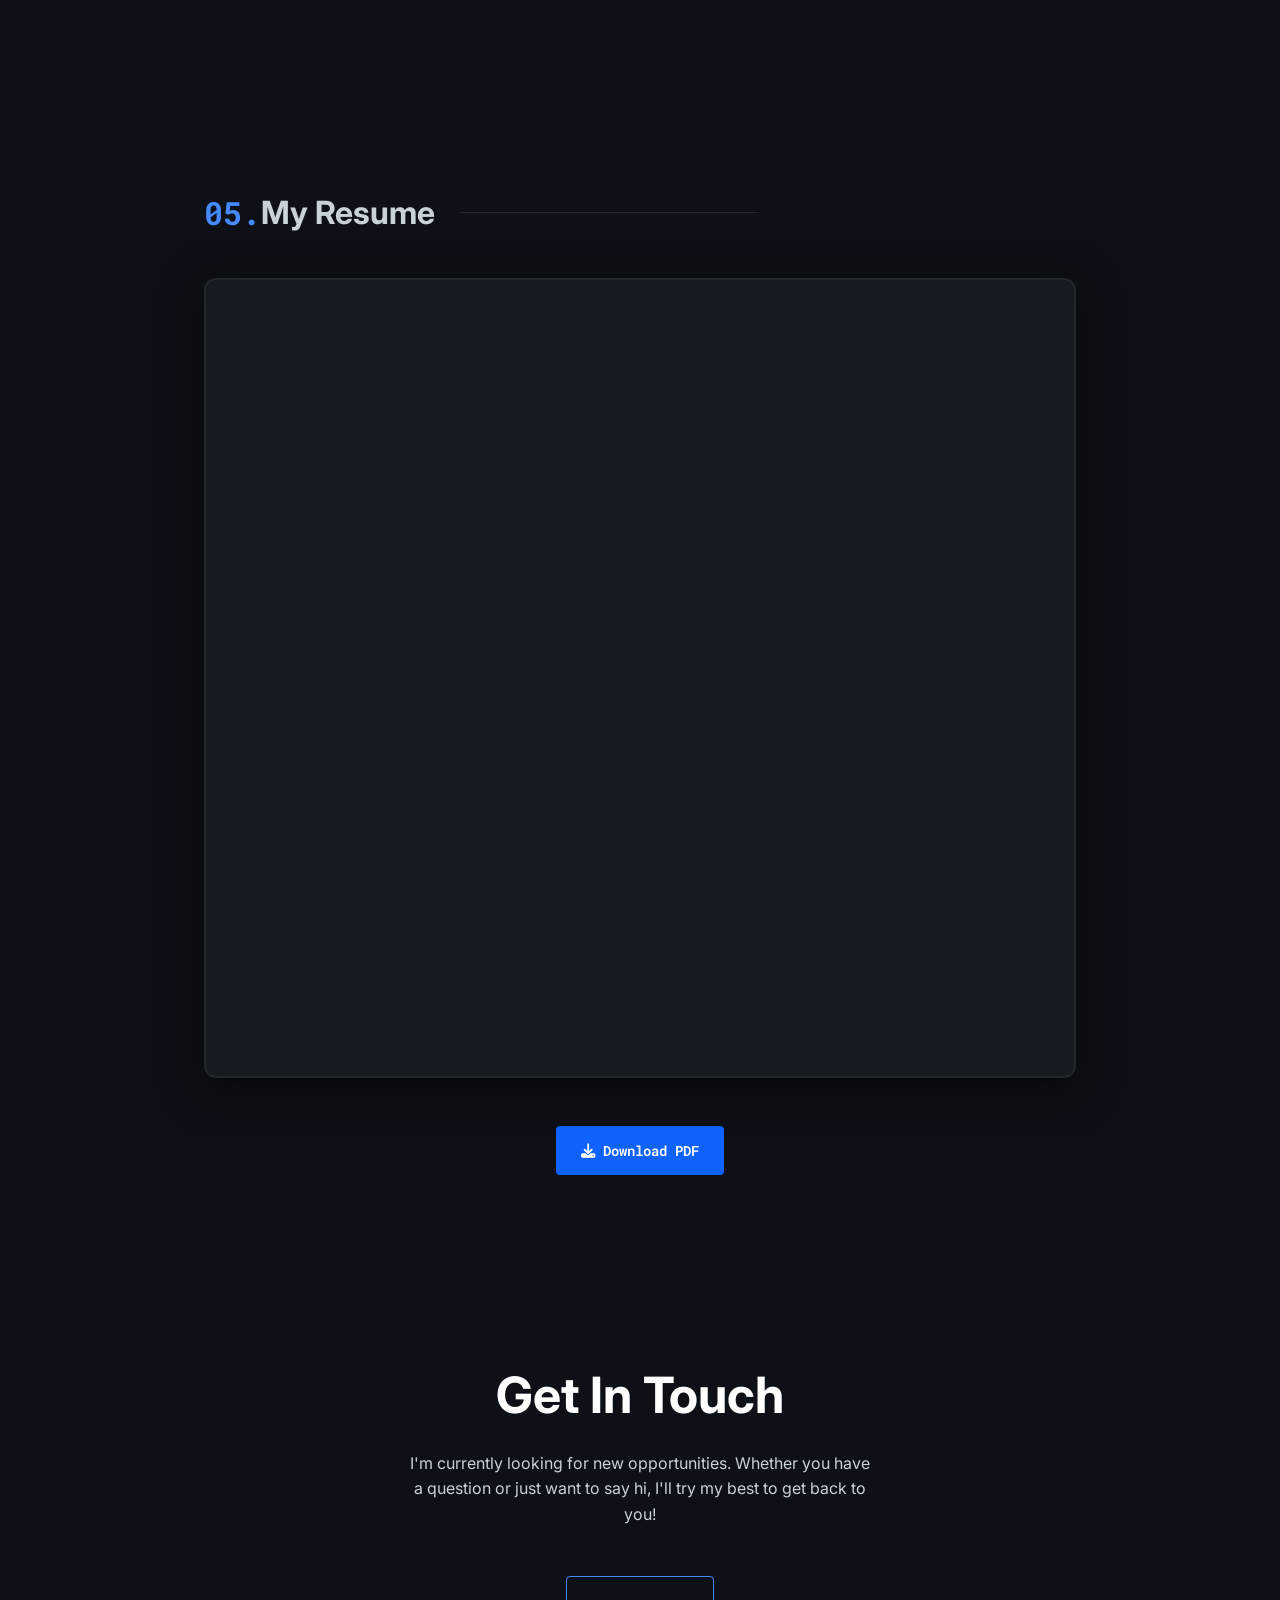
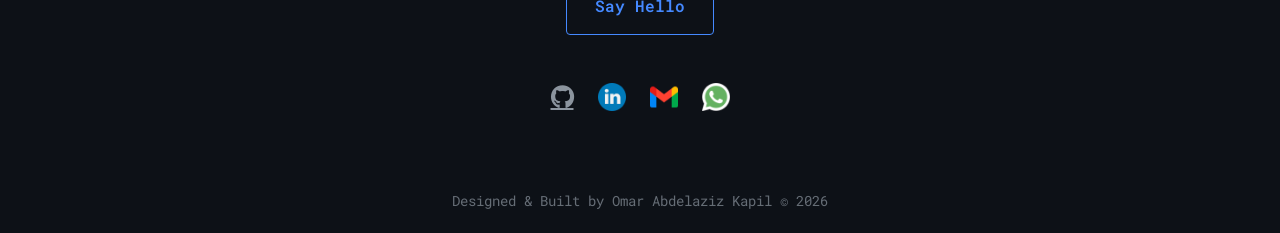
==== commit f4f6b4d4: "fix: make CV iframe stretch perfectly centralized and taller" ====
--- a/index.html
+++ b/index.html
@@ -270,7 +270,7 @@
         <section id="cv" class="section">
             <h2 class="section-title"><span class="highlight">05.</span> My Resume</h2>
             <div class="cv-preview">
-                <iframe src="OMAR_QAPIL_CV.pdf#view=FitH" title="CV Preview"></iframe>
+                <iframe src="OMAR_QAPIL_CV.pdf" title="CV Preview"></iframe>
             </div>
             <div style="text-align: center; margin-top: 2rem;">
                 <a href="OMAR_QAPIL_CV.pdf" class="btn btn-primary" download><i class="fa-solid fa-download"></i> Download PDF</a>
--- a/styles.css
+++ b/styles.css
@@ -602,22 +602,25 @@
     opacity: 0.7;
 }
 
-/* CV Preview */
 .cv-preview {
-    margin: 0 auto;
+    margin: 0 auto 3rem auto;
     width: 100%;
-    height: 750px;
-    border: 1px solid var(--surface-hover);
-    border-radius: 8px;
+    max-width: 1000px;
+    height: 85vh;
+    min-height: 800px;
+    border: 2px solid var(--surface-hover);
+    border-radius: 12px;
     overflow: hidden;
-    box-shadow: 0 10px 30px rgba(0,0,0,0.5);
+    box-shadow: 0 10px 40px rgba(0,0,0,0.6);
     background-color: var(--surface-color);
+    display: block;
 }
 
 .cv-preview iframe {
     width: 100%;
     height: 100%;
     border: none;
+    display: block;
 }
 
 /* Media Queries */
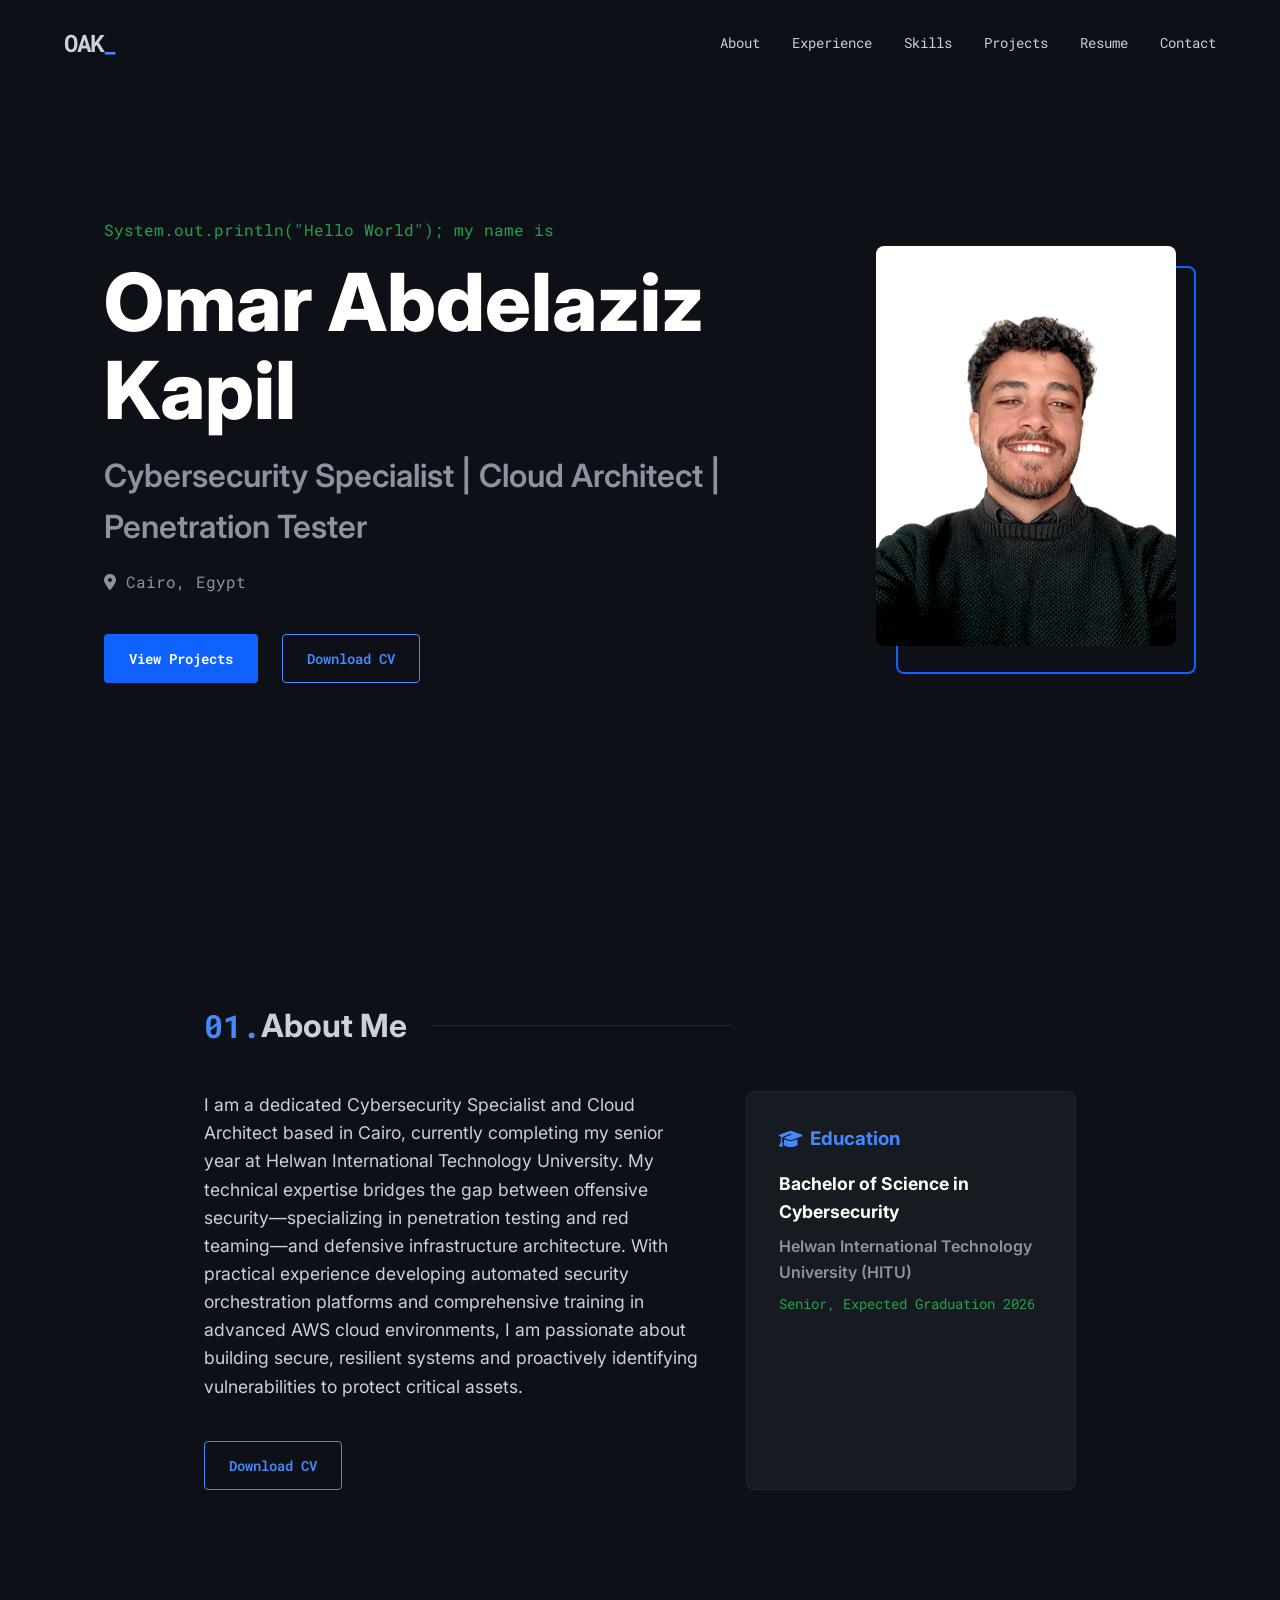
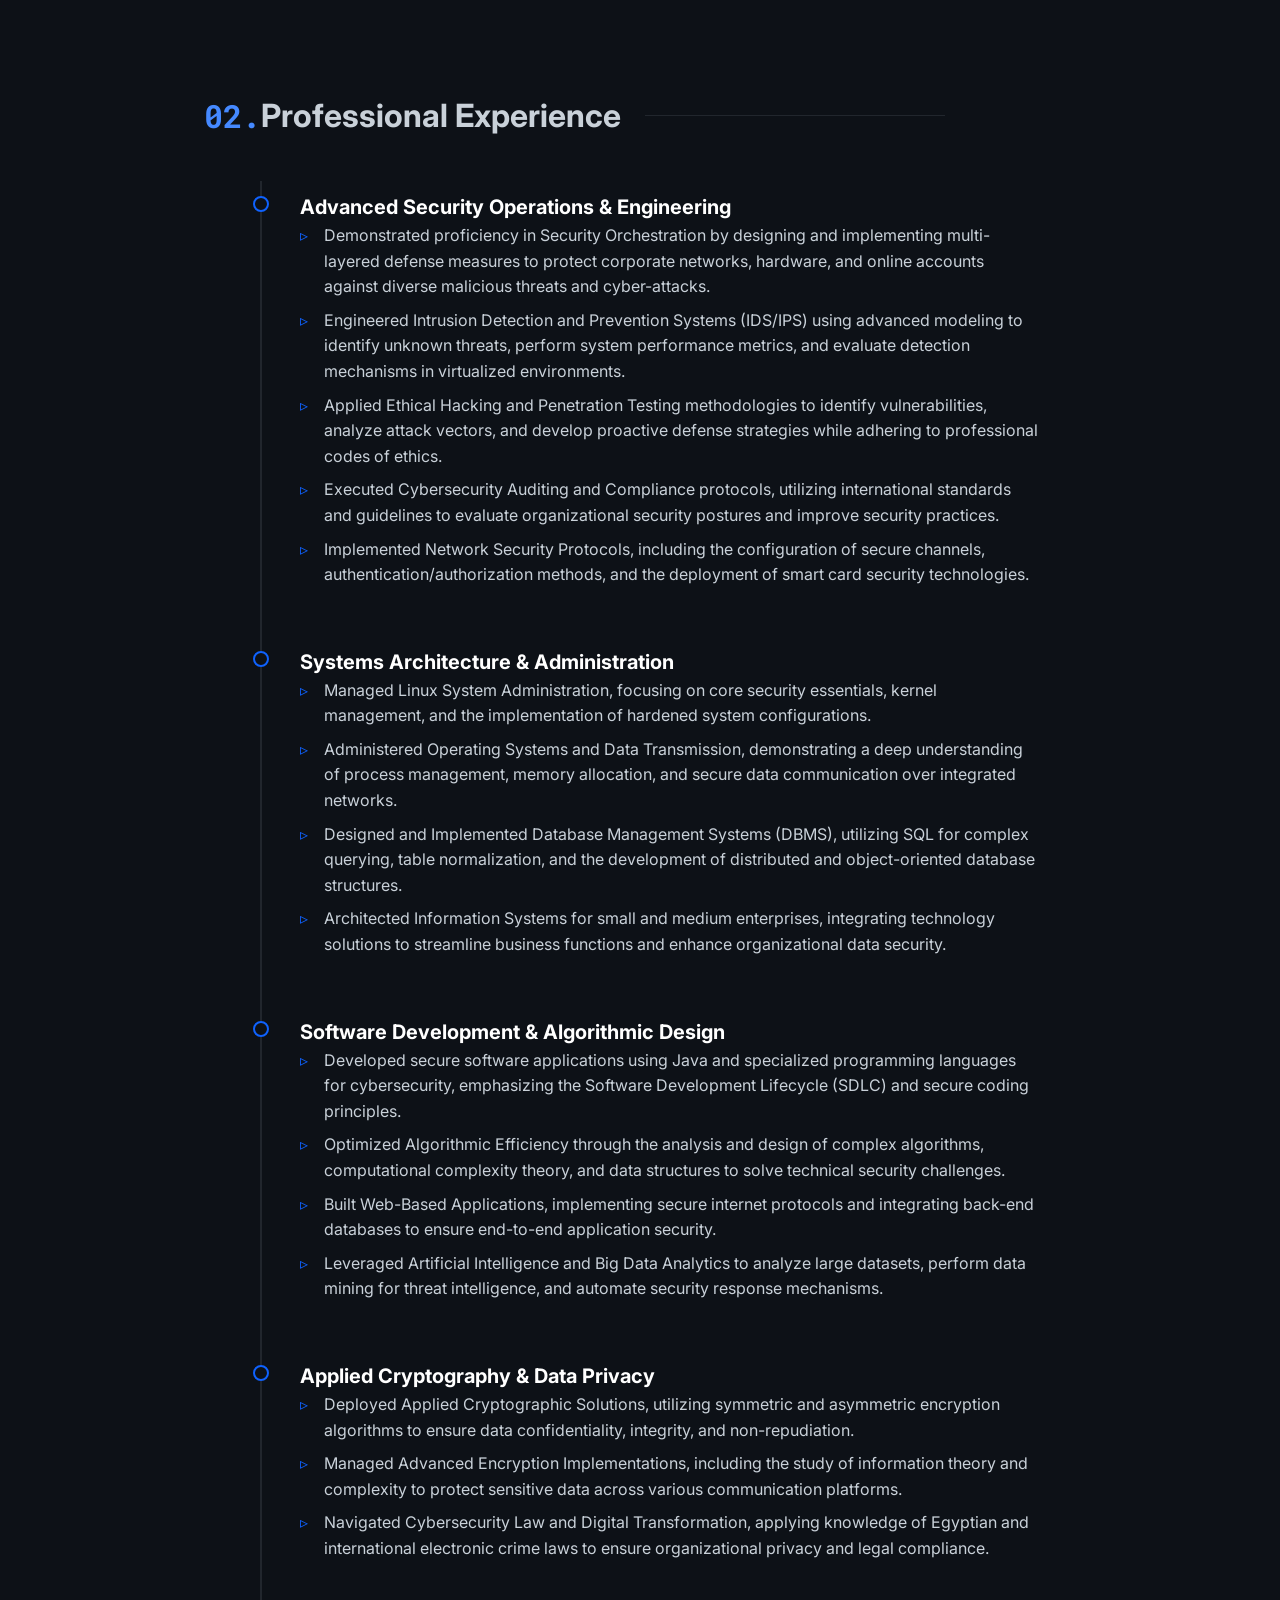
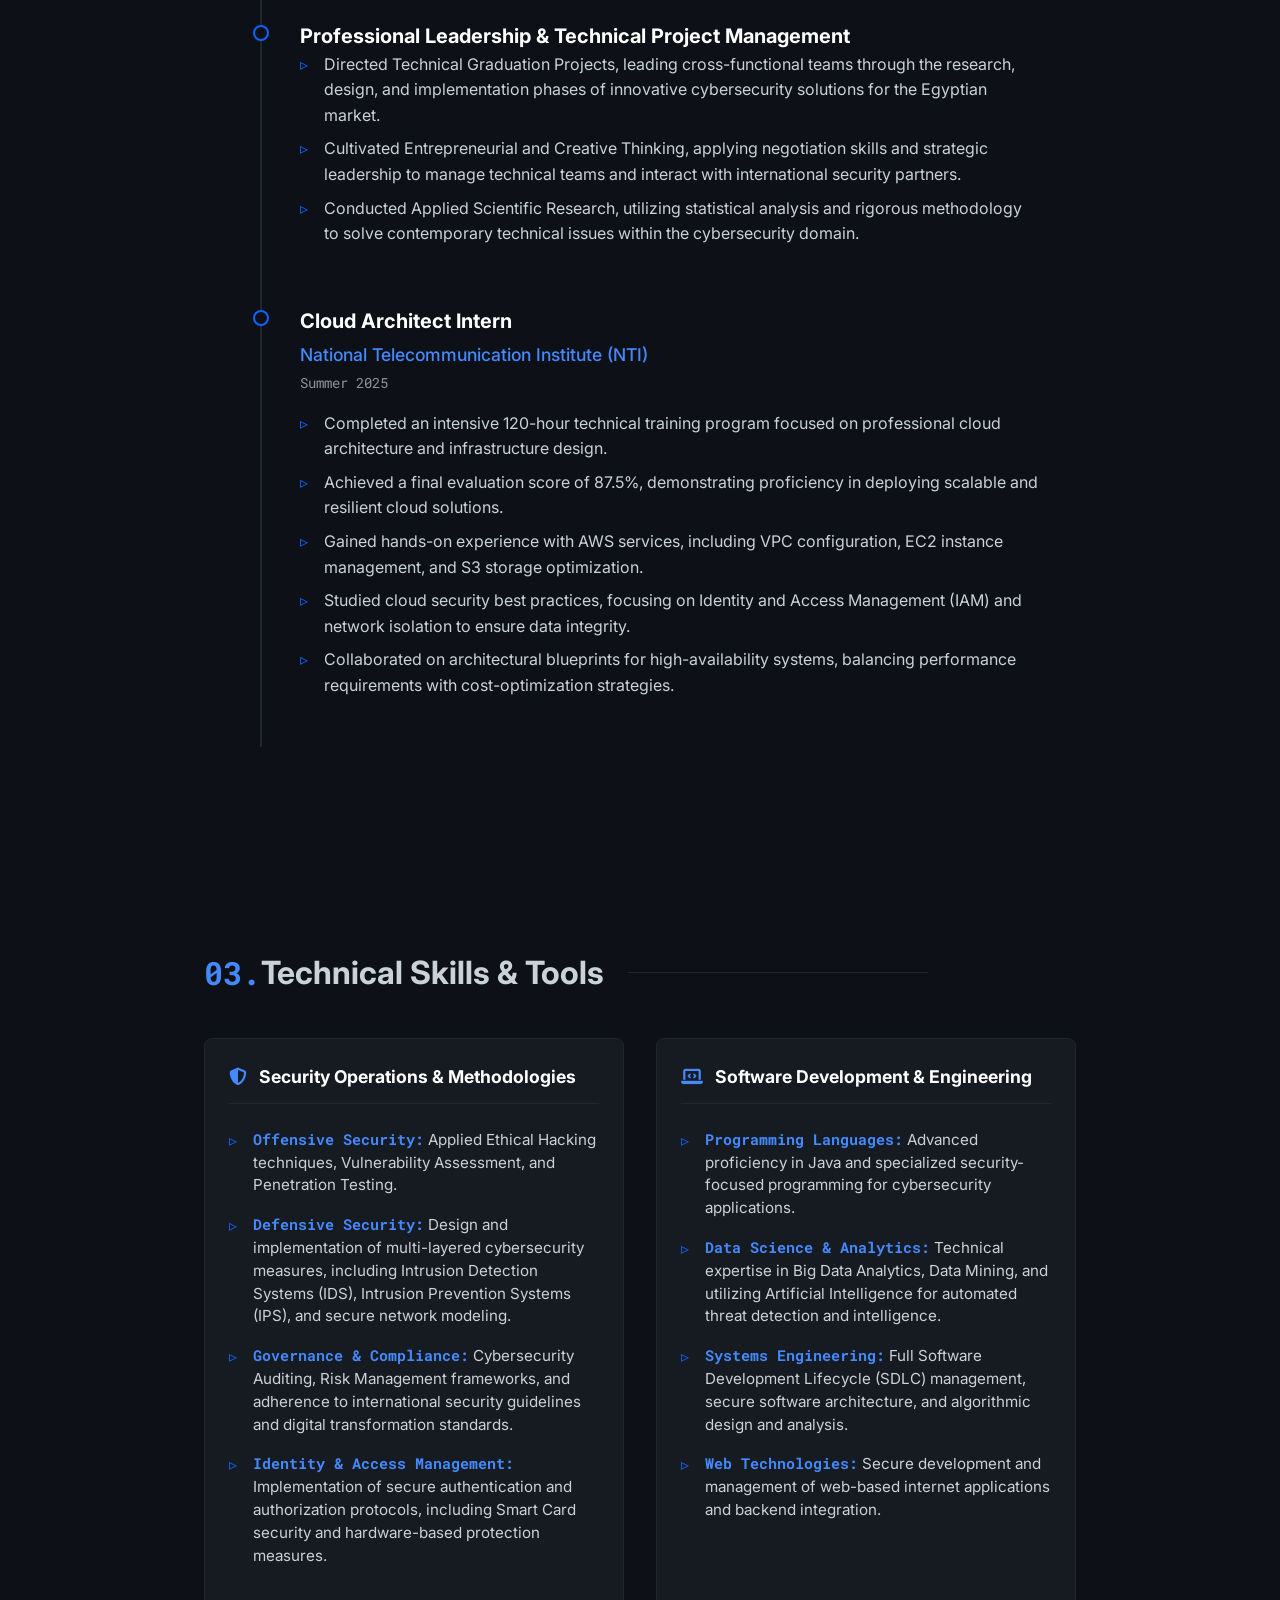
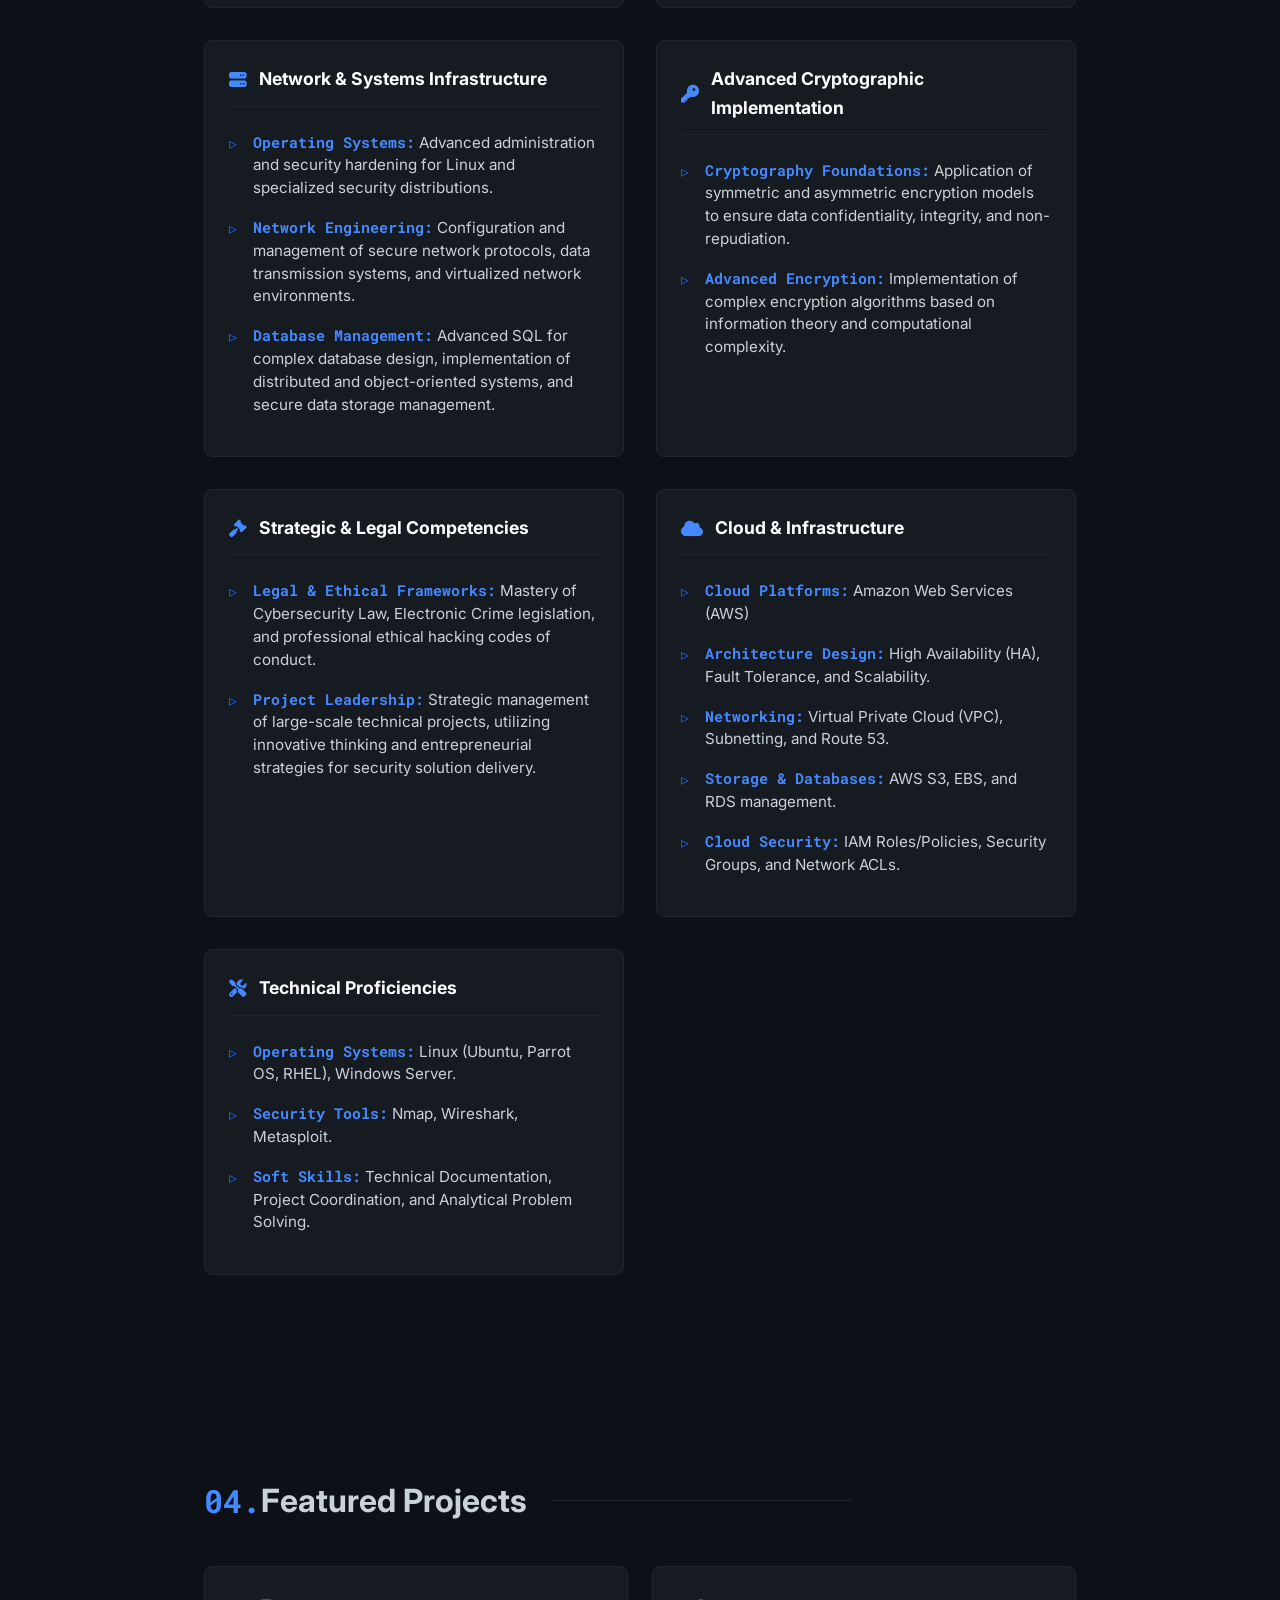
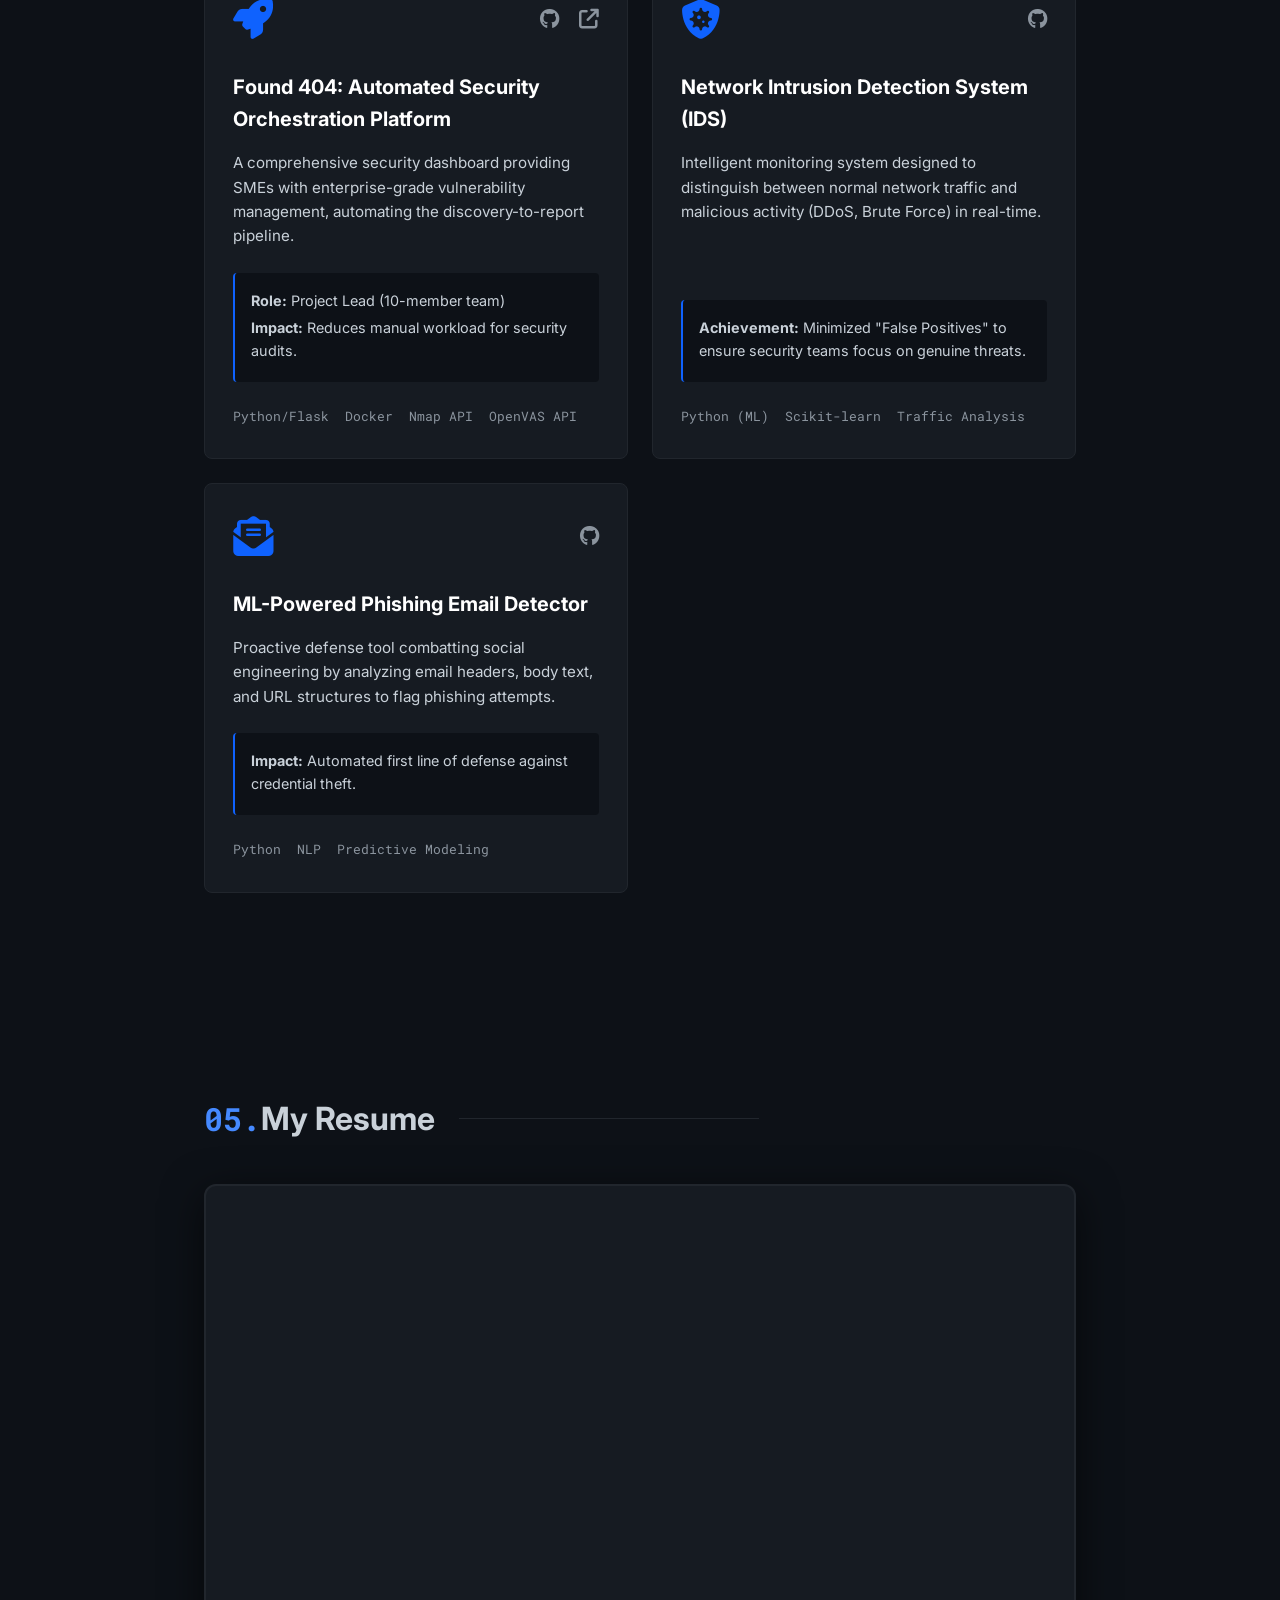
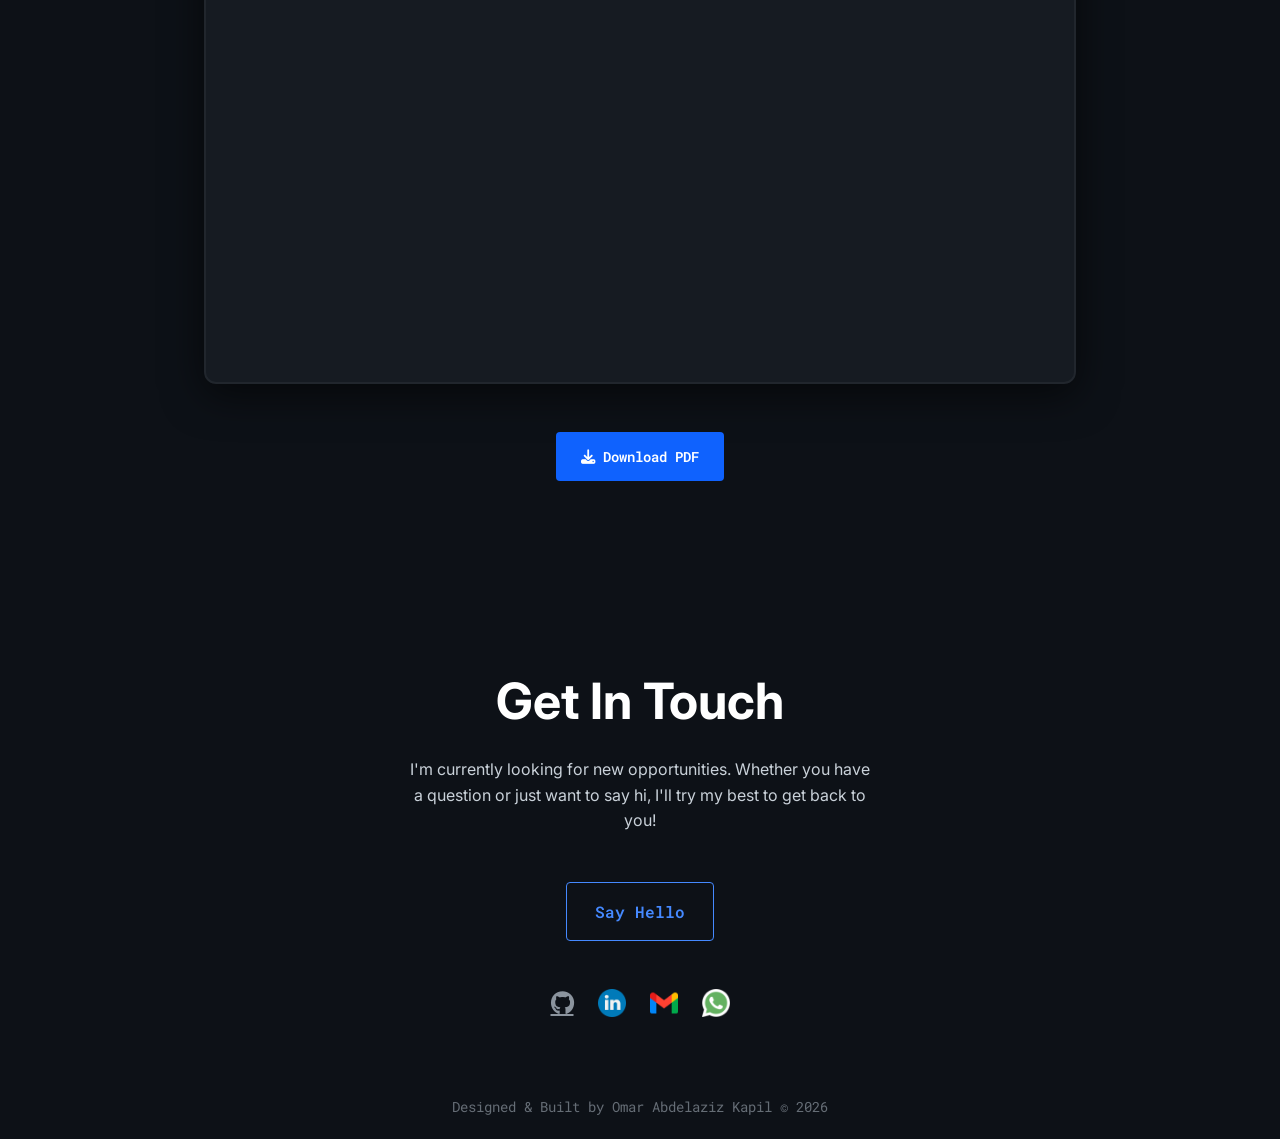
==== commit 0e453a88: "update: add NTI cloud architect intern experience and AWS cloud skills" ====
--- a/index.html
+++ b/index.html
@@ -134,6 +134,22 @@
                         </ul>
                     </div>
                 </div>
+
+                <div class="timeline-item">
+                    <div class="timeline-dot"></div>
+                    <div class="timeline-content">
+                        <h3>Cloud Architect Intern</h3>
+                        <h4 style="color: var(--accent-blue-light); font-size: 1.1rem; margin-top: 0.25rem; font-weight: 500;">National Telecommunication Institute (NTI)</h4>
+                        <span style="display: block; font-family: var(--font-mono); font-size: 0.85rem; color: var(--text-secondary); margin-bottom: 1rem; margin-top: 0.25rem;">Summer 2025</span>
+                        <ul>
+                            <li>Completed an intensive 120-hour technical training program focused on professional cloud architecture and infrastructure design.</li>
+                            <li>Achieved a final evaluation score of 87.5%, demonstrating proficiency in deploying scalable and resilient cloud solutions.</li>
+                            <li>Gained hands-on experience with AWS services, including VPC configuration, EC2 instance management, and S3 storage optimization.</li>
+                            <li>Studied cloud security best practices, focusing on Identity and Access Management (IAM) and network isolation to ensure data integrity.</li>
+                            <li>Collaborated on architectural blueprints for high-availability systems, balancing performance requirements with cost-optimization strategies.</li>
+                        </ul>
+                    </div>
+                </div>
             </div>
         </section>
 
@@ -185,6 +201,26 @@
                     <ul class="skill-list">
                         <li><strong>Legal & Ethical Frameworks:</strong> Mastery of Cybersecurity Law, Electronic Crime legislation, and professional ethical hacking codes of conduct.</li>
                         <li><strong>Project Leadership:</strong> Strategic management of large-scale technical projects, utilizing innovative thinking and entrepreneurial strategies for security solution delivery.</li>
+                    </ul>
+                </div>
+
+                <div class="skill-category">
+                    <h3><i class="fa-solid fa-cloud"></i> Cloud & Infrastructure</h3>
+                    <ul class="skill-list">
+                        <li><strong>Cloud Platforms:</strong> Amazon Web Services (AWS)</li>
+                        <li><strong>Architecture Design:</strong> High Availability (HA), Fault Tolerance, and Scalability.</li>
+                        <li><strong>Networking:</strong> Virtual Private Cloud (VPC), Subnetting, and Route 53.</li>
+                        <li><strong>Storage & Databases:</strong> AWS S3, EBS, and RDS management.</li>
+                        <li><strong>Cloud Security:</strong> IAM Roles/Policies, Security Groups, and Network ACLs.</li>
+                    </ul>
+                </div>
+
+                <div class="skill-category">
+                    <h3><i class="fa-solid fa-screwdriver-wrench"></i> Technical Proficiencies</h3>
+                    <ul class="skill-list">
+                        <li><strong>Operating Systems:</strong> Linux (Ubuntu, Parrot OS, RHEL), Windows Server.</li>
+                        <li><strong>Security Tools:</strong> Nmap, Wireshark, Metasploit.</li>
+                        <li><strong>Soft Skills:</strong> Technical Documentation, Project Coordination, and Analytical Problem Solving.</li>
                     </ul>
                 </div>
             </div>
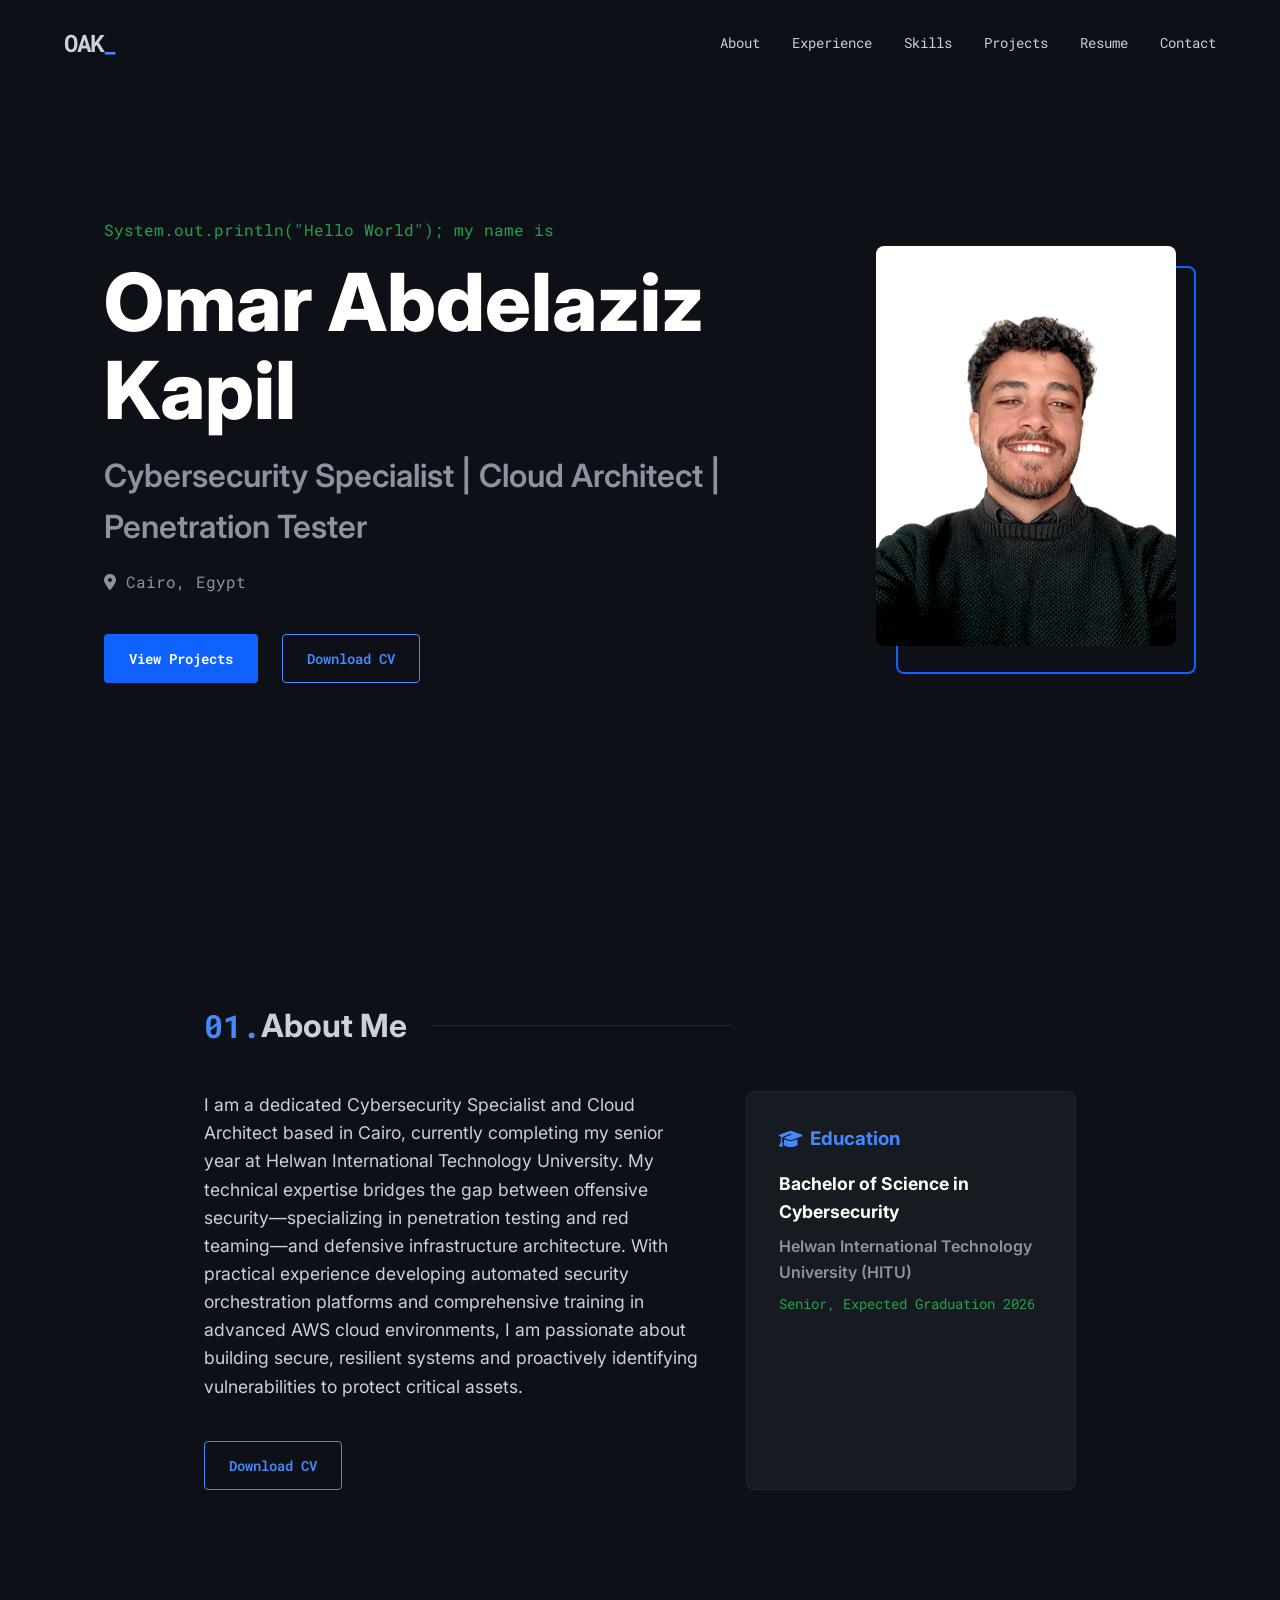
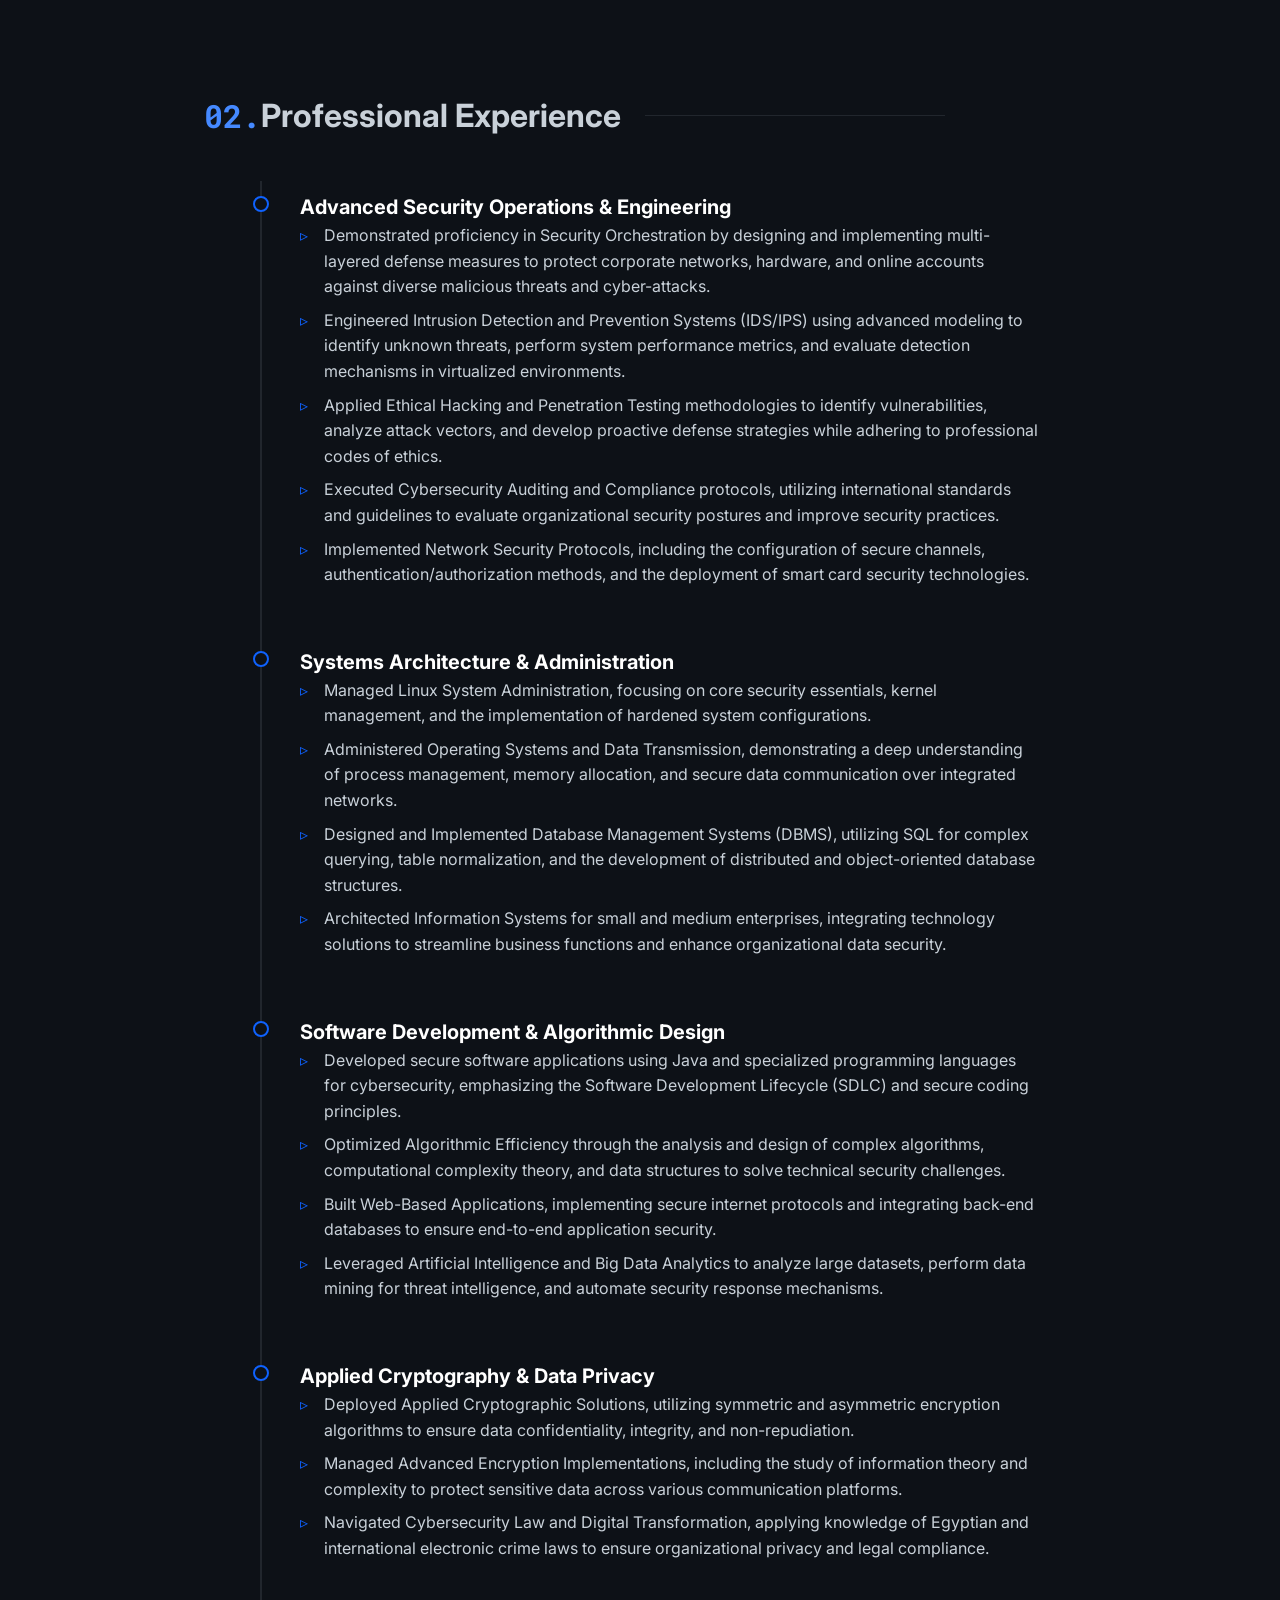
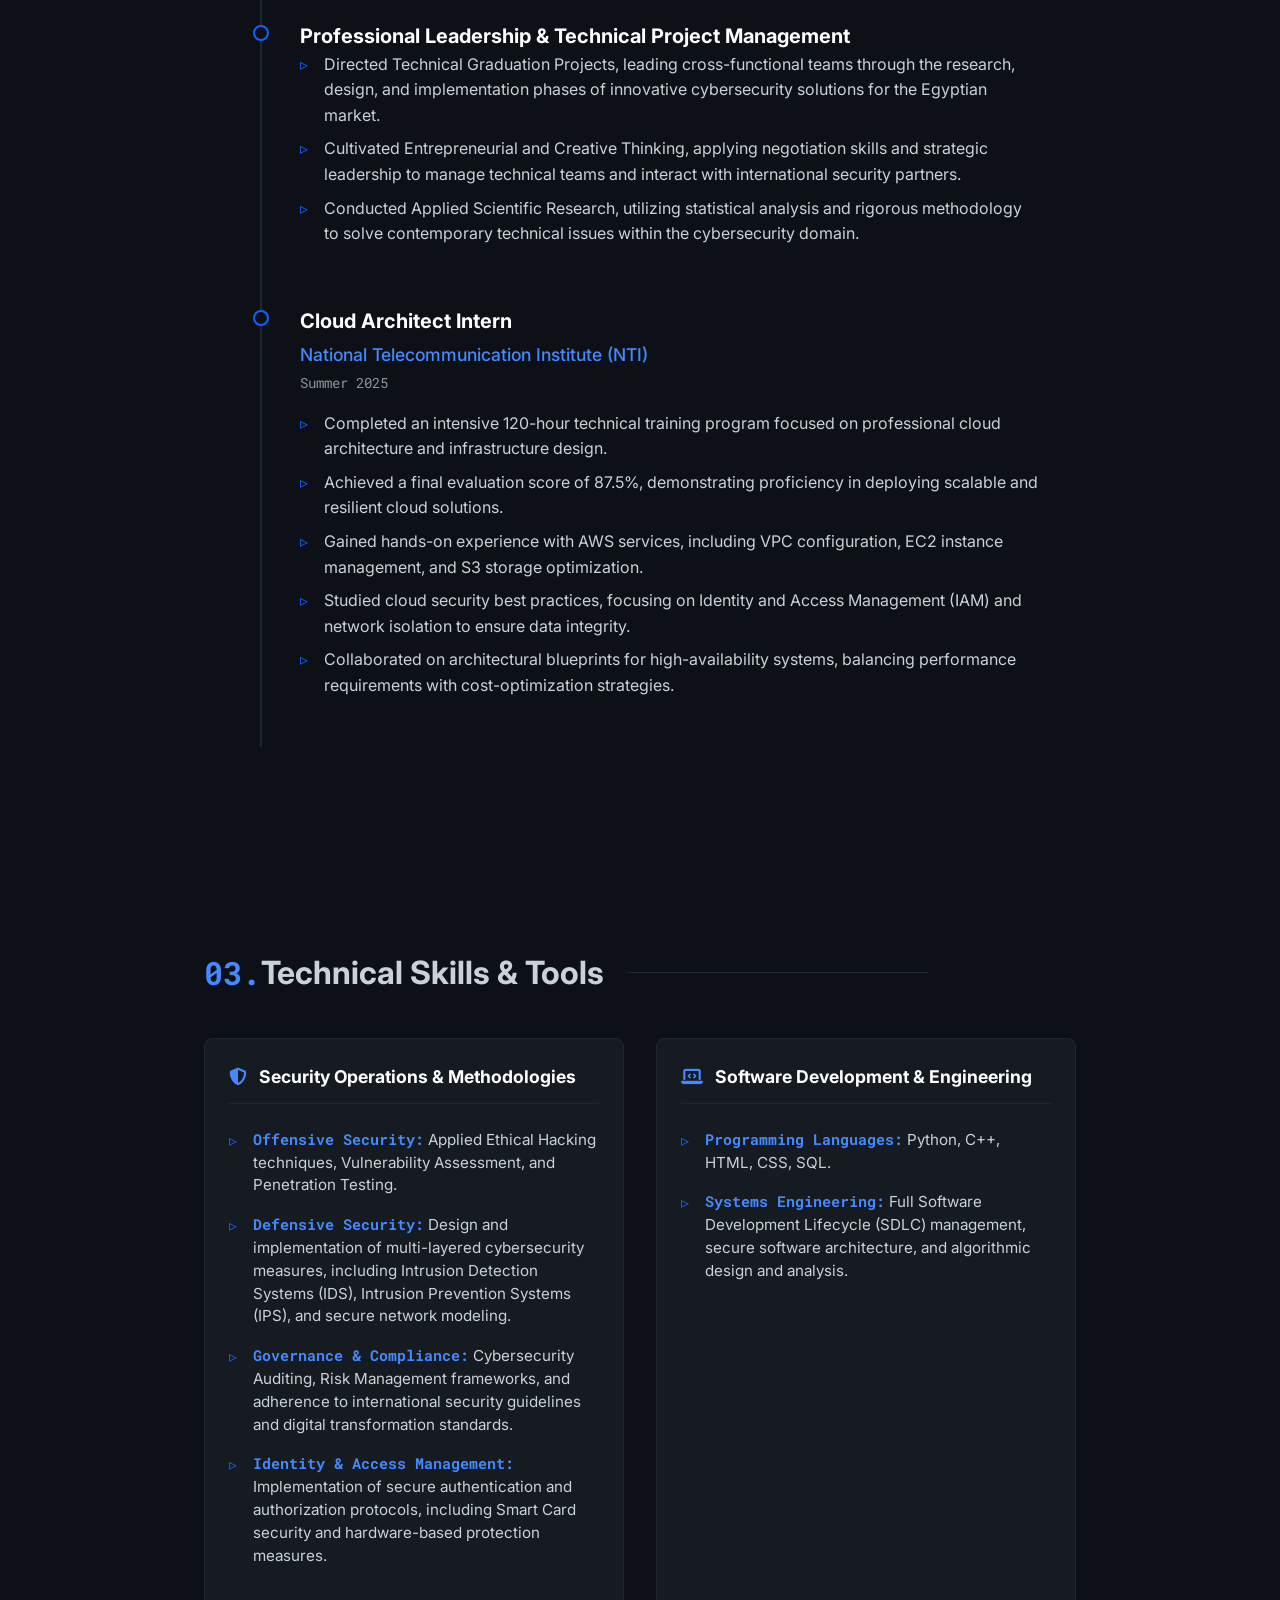
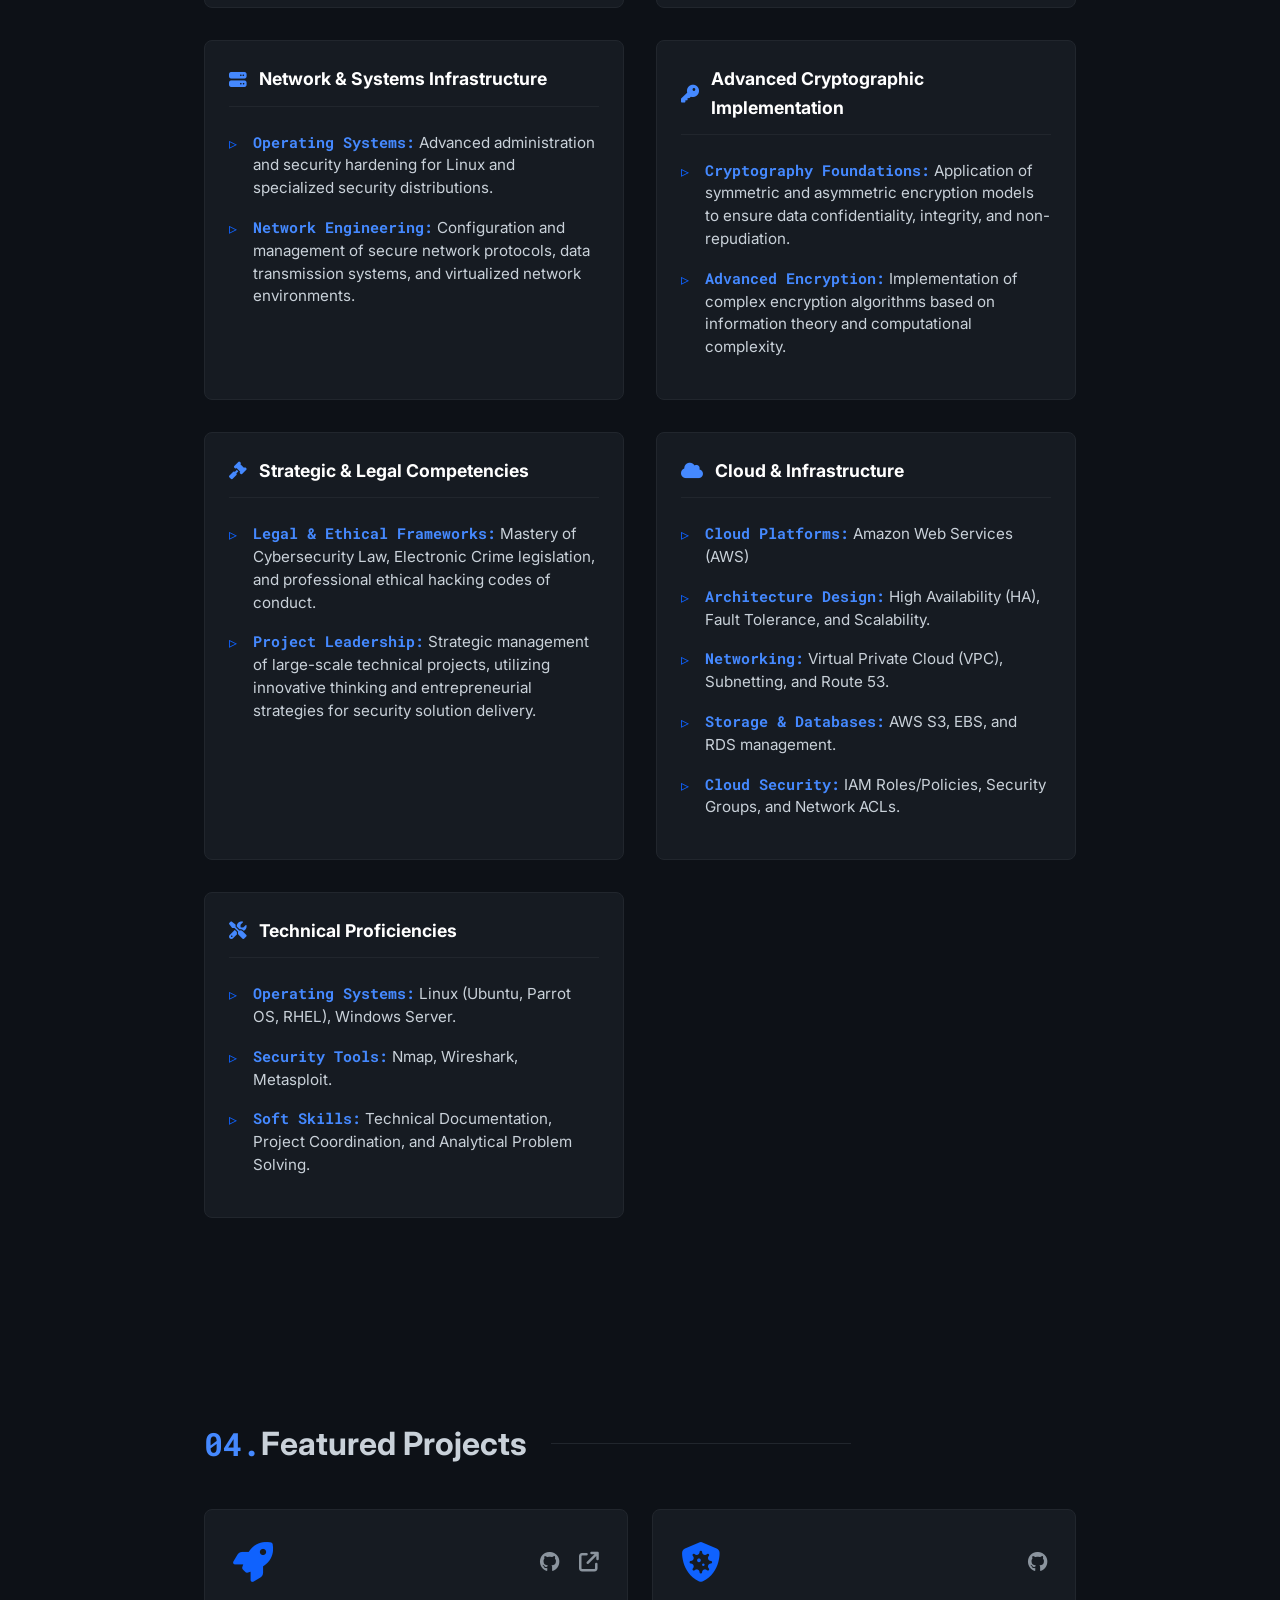
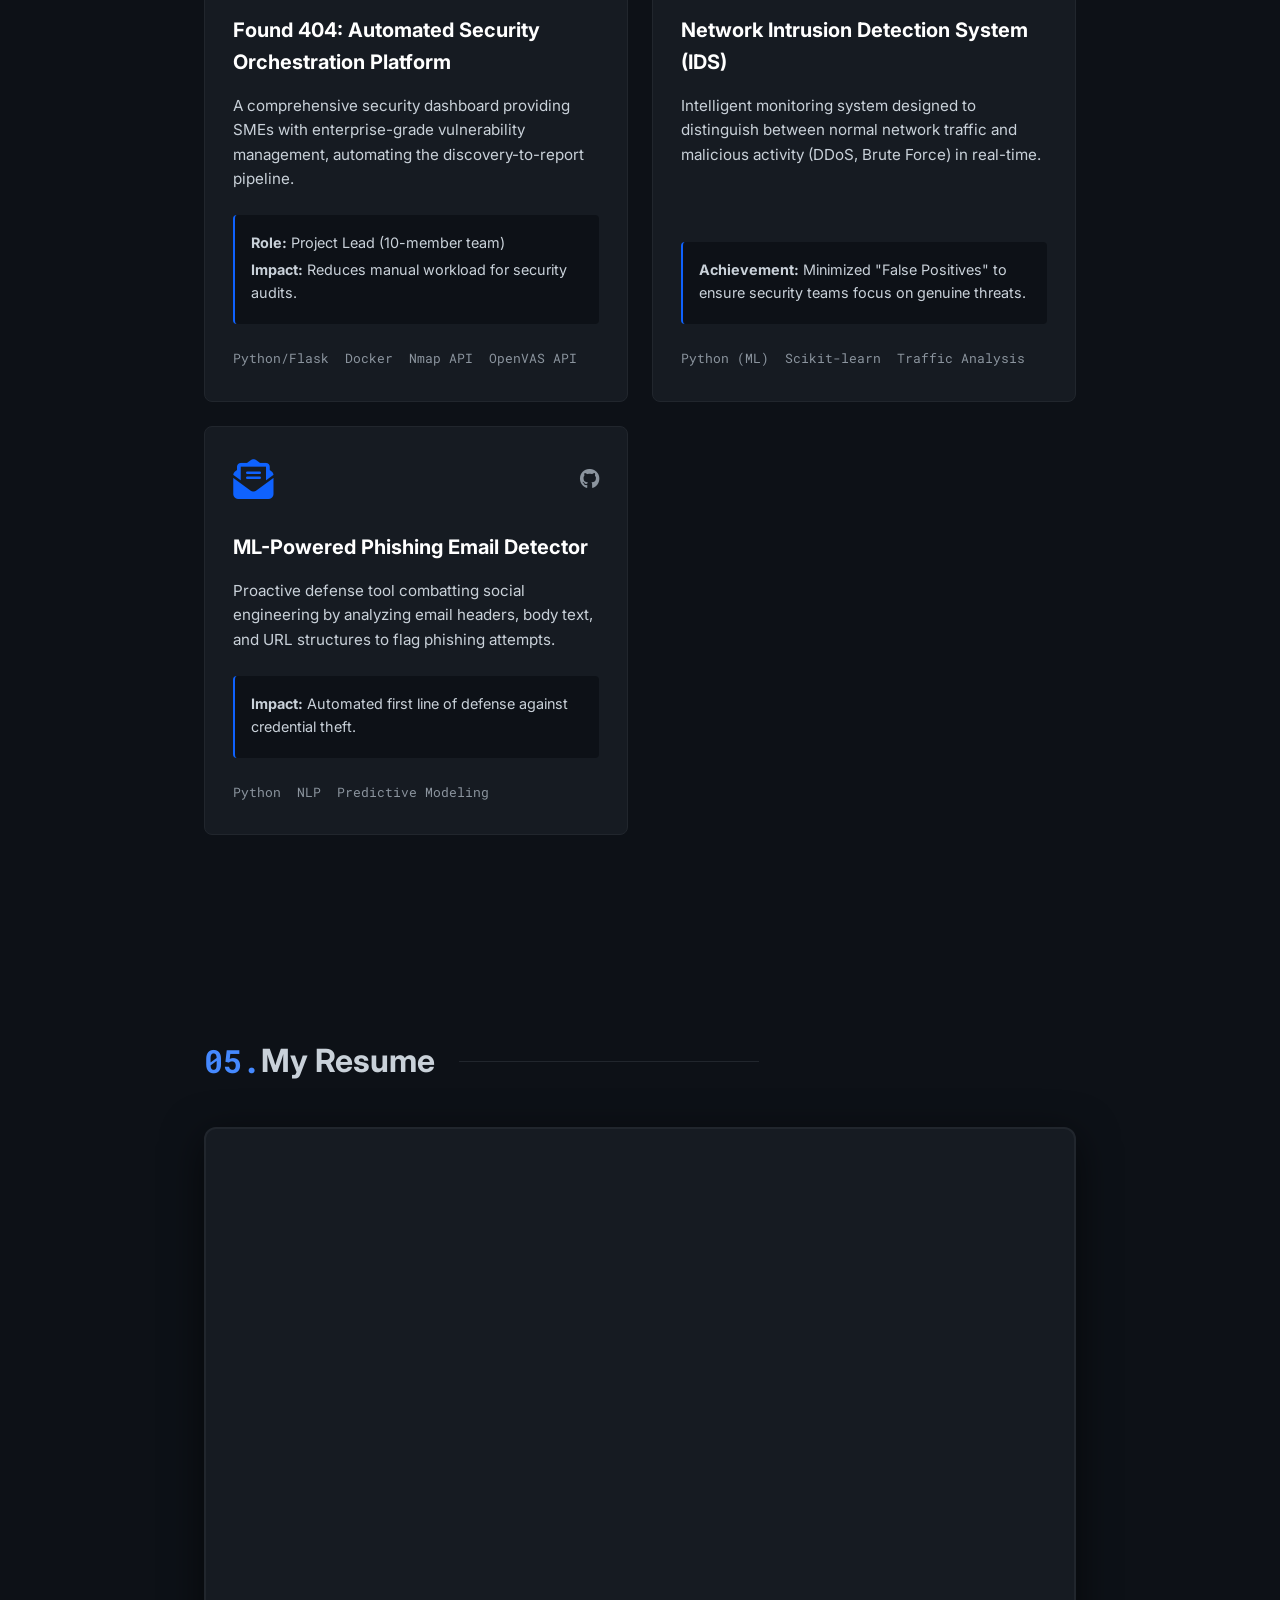
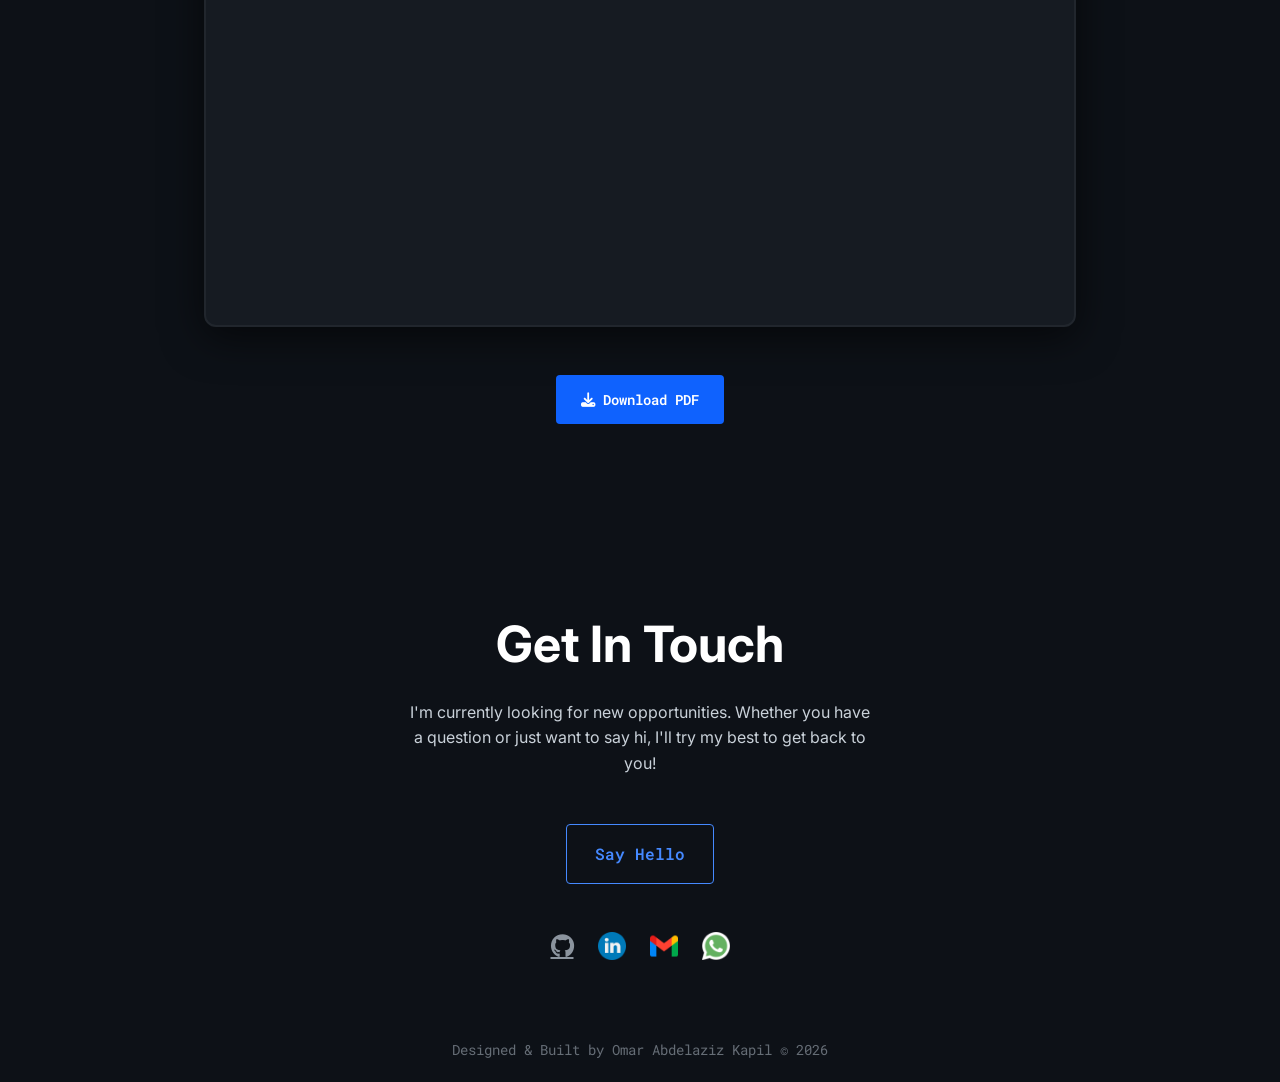
==== commit 1907e71c: "fix: append query string to CV links to bust browser cache" ====
--- a/index.html
+++ b/index.html
@@ -1,5 +1,6 @@
 <!DOCTYPE html>
 <html lang="en">
+
 <head>
     <meta charset="UTF-8">
     <meta name="viewport" content="width=device-width, initial-scale=1.0">
@@ -7,9 +8,12 @@
     <link rel="stylesheet" href="styles.css">
     <link rel="preconnect" href="https://fonts.googleapis.com">
     <link rel="preconnect" href="https://fonts.gstatic.com" crossorigin>
-    <link href="https://fonts.googleapis.com/css2?family=Inter:wght@300;400;600;800&family=Roboto+Mono:wght@400;700&display=swap" rel="stylesheet">
+    <link
+        href="https://fonts.googleapis.com/css2?family=Inter:wght@300;400;600;800&family=Roboto+Mono:wght@400;700&display=swap"
+        rel="stylesheet">
     <link rel="stylesheet" href="https://cdnjs.cloudflare.com/ajax/libs/font-awesome/6.4.0/css/all.min.css">
 </head>
+
 <body>
 
     <!-- Navigation -->
@@ -34,10 +38,10 @@
             <h1 class="name">Omar Abdelaziz Kapil</h1>
             <h2 class="headline">Cybersecurity Specialist | Cloud Architect | Penetration Tester</h2>
             <p class="location"><i class="fa-solid fa-location-dot"></i> Cairo, Egypt</p>
-            
+
             <div class="cta-buttons">
                 <a href="#projects" class="btn btn-primary">View Projects</a>
-                <a href="OMAR_QAPIL_CV.pdf" class="btn btn-outline" download>Download CV</a>
+                <a href="OMAR_QAPIL_CV.pdf?v=2" class="btn btn-outline" download>Download CV</a>
             </div>
         </div>
         <div class="hero-image-container">
@@ -52,8 +56,14 @@
             <h2 class="section-title"><span class="highlight">01.</span> About Me</h2>
             <div class="about-content">
                 <div class="about-text">
-                    <p>I am a dedicated Cybersecurity Specialist and Cloud Architect based in Cairo, currently completing my senior year at Helwan International Technology University. My technical expertise bridges the gap between offensive security—specializing in penetration testing and red teaming—and defensive infrastructure architecture. With practical experience developing automated security orchestration platforms and comprehensive training in advanced AWS cloud environments, I am passionate about building secure, resilient systems and proactively identifying vulnerabilities to protect critical assets.</p>
-                    <a href="OMAR_QAPIL_CV.pdf" class="btn btn-outline mt-2" download>Download CV</a>
+                    <p>I am a dedicated Cybersecurity Specialist and Cloud Architect based in Cairo, currently
+                        completing my senior year at Helwan International Technology University. My technical expertise
+                        bridges the gap between offensive security—specializing in penetration testing and red
+                        teaming—and defensive infrastructure architecture. With practical experience developing
+                        automated security orchestration platforms and comprehensive training in advanced AWS cloud
+                        environments, I am passionate about building secure, resilient systems and proactively
+                        identifying vulnerabilities to protect critical assets.</p>
+                    <a href="OMAR_QAPIL_CV.pdf?v=2" class="btn btn-outline mt-2" download>Download CV</a>
                 </div>
 
                 <!-- Education integrated into About -->
@@ -66,21 +76,31 @@
             </div>
         </section>
 
-                <!-- Technical Experience & Competencies Section -->
+        <!-- Technical Experience & Competencies Section -->
         <section id="experience" class="section">
             <h2 class="section-title"><span class="highlight">02.</span> Professional Experience</h2>
-            
+
             <div class="timeline">
                 <div class="timeline-item">
                     <div class="timeline-dot"></div>
                     <div class="timeline-content">
                         <h3>Advanced Security Operations & Engineering</h3>
                         <ul>
-                            <li>Demonstrated proficiency in Security Orchestration by designing and implementing multi-layered defense measures to protect corporate networks, hardware, and online accounts against diverse malicious threats and cyber-attacks.</li>
-                            <li>Engineered Intrusion Detection and Prevention Systems (IDS/IPS) using advanced modeling to identify unknown threats, perform system performance metrics, and evaluate detection mechanisms in virtualized environments.</li>
-                            <li>Applied Ethical Hacking and Penetration Testing methodologies to identify vulnerabilities, analyze attack vectors, and develop proactive defense strategies while adhering to professional codes of ethics.</li>
-                            <li>Executed Cybersecurity Auditing and Compliance protocols, utilizing international standards and guidelines to evaluate organizational security postures and improve security practices.</li>
-                            <li>Implemented Network Security Protocols, including the configuration of secure channels, authentication/authorization methods, and the deployment of smart card security technologies.</li>
+                            <li>Demonstrated proficiency in Security Orchestration by designing and implementing
+                                multi-layered defense measures to protect corporate networks, hardware, and online
+                                accounts against diverse malicious threats and cyber-attacks.</li>
+                            <li>Engineered Intrusion Detection and Prevention Systems (IDS/IPS) using advanced modeling
+                                to identify unknown threats, perform system performance metrics, and evaluate detection
+                                mechanisms in virtualized environments.</li>
+                            <li>Applied Ethical Hacking and Penetration Testing methodologies to identify
+                                vulnerabilities, analyze attack vectors, and develop proactive defense strategies while
+                                adhering to professional codes of ethics.</li>
+                            <li>Executed Cybersecurity Auditing and Compliance protocols, utilizing international
+                                standards and guidelines to evaluate organizational security postures and improve
+                                security practices.</li>
+                            <li>Implemented Network Security Protocols, including the configuration of secure channels,
+                                authentication/authorization methods, and the deployment of smart card security
+                                technologies.</li>
                         </ul>
                     </div>
                 </div>
@@ -90,10 +110,17 @@
                     <div class="timeline-content">
                         <h3>Systems Architecture & Administration</h3>
                         <ul>
-                            <li>Managed Linux System Administration, focusing on core security essentials, kernel management, and the implementation of hardened system configurations.</li>
-                            <li>Administered Operating Systems and Data Transmission, demonstrating a deep understanding of process management, memory allocation, and secure data communication over integrated networks.</li>
-                            <li>Designed and Implemented Database Management Systems (DBMS), utilizing SQL for complex querying, table normalization, and the development of distributed and object-oriented database structures.</li>
-                            <li>Architected Information Systems for small and medium enterprises, integrating technology solutions to streamline business functions and enhance organizational data security.</li>
+                            <li>Managed Linux System Administration, focusing on core security essentials, kernel
+                                management, and the implementation of hardened system configurations.</li>
+                            <li>Administered Operating Systems and Data Transmission, demonstrating a deep understanding
+                                of process management, memory allocation, and secure data communication over integrated
+                                networks.</li>
+                            <li>Designed and Implemented Database Management Systems (DBMS), utilizing SQL for complex
+                                querying, table normalization, and the development of distributed and object-oriented
+                                database structures.</li>
+                            <li>Architected Information Systems for small and medium enterprises, integrating technology
+                                solutions to streamline business functions and enhance organizational data security.
+                            </li>
                         </ul>
                     </div>
                 </div>
@@ -103,10 +130,17 @@
                     <div class="timeline-content">
                         <h3>Software Development & Algorithmic Design</h3>
                         <ul>
-                            <li>Developed secure software applications using Java and specialized programming languages for cybersecurity, emphasizing the Software Development Lifecycle (SDLC) and secure coding principles.</li>
-                            <li>Optimized Algorithmic Efficiency through the analysis and design of complex algorithms, computational complexity theory, and data structures to solve technical security challenges.</li>
-                            <li>Built Web-Based Applications, implementing secure internet protocols and integrating back-end databases to ensure end-to-end application security.</li>
-                            <li>Leveraged Artificial Intelligence and Big Data Analytics to analyze large datasets, perform data mining for threat intelligence, and automate security response mechanisms.</li>
+                            <li>Developed secure software applications using Java and specialized programming languages
+                                for cybersecurity, emphasizing the Software Development Lifecycle (SDLC) and secure
+                                coding principles.</li>
+                            <li>Optimized Algorithmic Efficiency through the analysis and design of complex algorithms,
+                                computational complexity theory, and data structures to solve technical security
+                                challenges.</li>
+                            <li>Built Web-Based Applications, implementing secure internet protocols and integrating
+                                back-end databases to ensure end-to-end application security.</li>
+                            <li>Leveraged Artificial Intelligence and Big Data Analytics to analyze large datasets,
+                                perform data mining for threat intelligence, and automate security response mechanisms.
+                            </li>
                         </ul>
                     </div>
                 </div>
@@ -116,9 +150,13 @@
                     <div class="timeline-content">
                         <h3>Applied Cryptography & Data Privacy</h3>
                         <ul>
-                            <li>Deployed Applied Cryptographic Solutions, utilizing symmetric and asymmetric encryption algorithms to ensure data confidentiality, integrity, and non-repudiation.</li>
-                            <li>Managed Advanced Encryption Implementations, including the study of information theory and complexity to protect sensitive data across various communication platforms.</li>
-                            <li>Navigated Cybersecurity Law and Digital Transformation, applying knowledge of Egyptian and international electronic crime laws to ensure organizational privacy and legal compliance.</li>
+                            <li>Deployed Applied Cryptographic Solutions, utilizing symmetric and asymmetric encryption
+                                algorithms to ensure data confidentiality, integrity, and non-repudiation.</li>
+                            <li>Managed Advanced Encryption Implementations, including the study of information theory
+                                and complexity to protect sensitive data across various communication platforms.</li>
+                            <li>Navigated Cybersecurity Law and Digital Transformation, applying knowledge of Egyptian
+                                and international electronic crime laws to ensure organizational privacy and legal
+                                compliance.</li>
                         </ul>
                     </div>
                 </div>
@@ -128,9 +166,14 @@
                     <div class="timeline-content">
                         <h3>Professional Leadership & Technical Project Management</h3>
                         <ul>
-                            <li>Directed Technical Graduation Projects, leading cross-functional teams through the research, design, and implementation phases of innovative cybersecurity solutions for the Egyptian market.</li>
-                            <li>Cultivated Entrepreneurial and Creative Thinking, applying negotiation skills and strategic leadership to manage technical teams and interact with international security partners.</li>
-                            <li>Conducted Applied Scientific Research, utilizing statistical analysis and rigorous methodology to solve contemporary technical issues within the cybersecurity domain.</li>
+                            <li>Directed Technical Graduation Projects, leading cross-functional teams through the
+                                research, design, and implementation phases of innovative cybersecurity solutions for
+                                the Egyptian market.</li>
+                            <li>Cultivated Entrepreneurial and Creative Thinking, applying negotiation skills and
+                                strategic leadership to manage technical teams and interact with international security
+                                partners.</li>
+                            <li>Conducted Applied Scientific Research, utilizing statistical analysis and rigorous
+                                methodology to solve contemporary technical issues within the cybersecurity domain.</li>
                         </ul>
                     </div>
                 </div>
@@ -139,68 +182,89 @@
                     <div class="timeline-dot"></div>
                     <div class="timeline-content">
                         <h3>Cloud Architect Intern</h3>
-                        <h4 style="color: var(--accent-blue-light); font-size: 1.1rem; margin-top: 0.25rem; font-weight: 500;">National Telecommunication Institute (NTI)</h4>
-                        <span style="display: block; font-family: var(--font-mono); font-size: 0.85rem; color: var(--text-secondary); margin-bottom: 1rem; margin-top: 0.25rem;">Summer 2025</span>
-                        <ul>
-                            <li>Completed an intensive 120-hour technical training program focused on professional cloud architecture and infrastructure design.</li>
-                            <li>Achieved a final evaluation score of 87.5%, demonstrating proficiency in deploying scalable and resilient cloud solutions.</li>
-                            <li>Gained hands-on experience with AWS services, including VPC configuration, EC2 instance management, and S3 storage optimization.</li>
-                            <li>Studied cloud security best practices, focusing on Identity and Access Management (IAM) and network isolation to ensure data integrity.</li>
-                            <li>Collaborated on architectural blueprints for high-availability systems, balancing performance requirements with cost-optimization strategies.</li>
+                        <h4
+                            style="color: var(--accent-blue-light); font-size: 1.1rem; margin-top: 0.25rem; font-weight: 500;">
+                            National Telecommunication Institute (NTI)</h4>
+                        <span
+                            style="display: block; font-family: var(--font-mono); font-size: 0.85rem; color: var(--text-secondary); margin-bottom: 1rem; margin-top: 0.25rem;">Summer
+                            2025</span>
+                        <ul>
+                            <li>Completed an intensive 120-hour technical training program focused on professional cloud
+                                architecture and infrastructure design.</li>
+                            <li>Achieved a final evaluation score of 87.5%, demonstrating proficiency in deploying
+                                scalable and resilient cloud solutions.</li>
+                            <li>Gained hands-on experience with AWS services, including VPC configuration, EC2 instance
+                                management, and S3 storage optimization.</li>
+                            <li>Studied cloud security best practices, focusing on Identity and Access Management (IAM)
+                                and network isolation to ensure data integrity.</li>
+                            <li>Collaborated on architectural blueprints for high-availability systems, balancing
+                                performance requirements with cost-optimization strategies.</li>
                         </ul>
                     </div>
                 </div>
             </div>
         </section>
 
-        
+
         <!-- Skills Section -->
         <section id="skills" class="section">
             <h2 class="section-title"><span class="highlight">03.</span> Technical Skills & Tools</h2>
-            
+
             <div class="skills-grid">
                 <div class="skill-category">
                     <h3><i class="fa-solid fa-shield-halved"></i> Security Operations & Methodologies</h3>
                     <ul class="skill-list">
-                        <li><strong>Offensive Security:</strong> Applied Ethical Hacking techniques, Vulnerability Assessment, and Penetration Testing.</li>
-                        <li><strong>Defensive Security:</strong> Design and implementation of multi-layered cybersecurity measures, including Intrusion Detection Systems (IDS), Intrusion Prevention Systems (IPS), and secure network modeling.</li>
-                        <li><strong>Governance & Compliance:</strong> Cybersecurity Auditing, Risk Management frameworks, and adherence to international security guidelines and digital transformation standards.</li>
-                        <li><strong>Identity & Access Management:</strong> Implementation of secure authentication and authorization protocols, including Smart Card security and hardware-based protection measures.</li>
+                        <li><strong>Offensive Security:</strong> Applied Ethical Hacking techniques, Vulnerability
+                            Assessment, and Penetration Testing.</li>
+                        <li><strong>Defensive Security:</strong> Design and implementation of multi-layered
+                            cybersecurity measures, including Intrusion Detection Systems (IDS), Intrusion Prevention
+                            Systems (IPS), and secure network modeling.</li>
+                        <li><strong>Governance & Compliance:</strong> Cybersecurity Auditing, Risk Management
+                            frameworks, and adherence to international security guidelines and digital transformation
+                            standards.</li>
+                        <li><strong>Identity & Access Management:</strong> Implementation of secure authentication and
+                            authorization protocols, including Smart Card security and hardware-based protection
+                            measures.</li>
                     </ul>
                 </div>
 
                 <div class="skill-category">
                     <h3><i class="fa-solid fa-laptop-code"></i> Software Development & Engineering</h3>
                     <ul class="skill-list">
-                        <li><strong>Programming Languages:</strong> Advanced proficiency in Java and specialized security-focused programming for cybersecurity applications.</li>
-                        <li><strong>Data Science & Analytics:</strong> Technical expertise in Big Data Analytics, Data Mining, and utilizing Artificial Intelligence for automated threat detection and intelligence.</li>
-                        <li><strong>Systems Engineering:</strong> Full Software Development Lifecycle (SDLC) management, secure software architecture, and algorithmic design and analysis.</li>
-                        <li><strong>Web Technologies:</strong> Secure development and management of web-based internet applications and backend integration.</li>
+                        <li><strong>Programming Languages:</strong> Python, C++, HTML, CSS, SQL.</li>
+                        <li><strong>Systems Engineering:</strong> Full Software Development Lifecycle (SDLC) management,
+                            secure software architecture, and algorithmic design and analysis.</li>
                     </ul>
                 </div>
 
                 <div class="skill-category">
                     <h3><i class="fa-solid fa-server"></i> Network & Systems Infrastructure</h3>
                     <ul class="skill-list">
-                        <li><strong>Operating Systems:</strong> Advanced administration and security hardening for Linux and specialized security distributions.</li>
-                        <li><strong>Network Engineering:</strong> Configuration and management of secure network protocols, data transmission systems, and virtualized network environments.</li>
-                        <li><strong>Database Management:</strong> Advanced SQL for complex database design, implementation of distributed and object-oriented systems, and secure data storage management.</li>
+                        <li><strong>Operating Systems:</strong> Advanced administration and security hardening for Linux
+                            and specialized security distributions.</li>
+                        <li><strong>Network Engineering:</strong> Configuration and management of secure network
+                            protocols, data transmission systems, and virtualized network environments.</li>
                     </ul>
                 </div>
 
                 <div class="skill-category">
                     <h3><i class="fa-solid fa-key"></i> Advanced Cryptographic Implementation</h3>
                     <ul class="skill-list">
-                        <li><strong>Cryptography Foundations:</strong> Application of symmetric and asymmetric encryption models to ensure data confidentiality, integrity, and non-repudiation.</li>
-                        <li><strong>Advanced Encryption:</strong> Implementation of complex encryption algorithms based on information theory and computational complexity.</li>
+                        <li><strong>Cryptography Foundations:</strong> Application of symmetric and asymmetric
+                            encryption models to ensure data confidentiality, integrity, and non-repudiation.</li>
+                        <li><strong>Advanced Encryption:</strong> Implementation of complex encryption algorithms based
+                            on information theory and computational complexity.</li>
                     </ul>
                 </div>
 
                 <div class="skill-category">
                     <h3><i class="fa-solid fa-gavel"></i> Strategic & Legal Competencies</h3>
                     <ul class="skill-list">
-                        <li><strong>Legal & Ethical Frameworks:</strong> Mastery of Cybersecurity Law, Electronic Crime legislation, and professional ethical hacking codes of conduct.</li>
-                        <li><strong>Project Leadership:</strong> Strategic management of large-scale technical projects, utilizing innovative thinking and entrepreneurial strategies for security solution delivery.</li>
+                        <li><strong>Legal & Ethical Frameworks:</strong> Mastery of Cybersecurity Law, Electronic Crime
+                            legislation, and professional ethical hacking codes of conduct.</li>
+                        <li><strong>Project Leadership:</strong> Strategic management of large-scale technical projects,
+                            utilizing innovative thinking and entrepreneurial strategies for security solution delivery.
+                        </li>
                     </ul>
                 </div>
 
@@ -208,7 +272,8 @@
                     <h3><i class="fa-solid fa-cloud"></i> Cloud & Infrastructure</h3>
                     <ul class="skill-list">
                         <li><strong>Cloud Platforms:</strong> Amazon Web Services (AWS)</li>
-                        <li><strong>Architecture Design:</strong> High Availability (HA), Fault Tolerance, and Scalability.</li>
+                        <li><strong>Architecture Design:</strong> High Availability (HA), Fault Tolerance, and
+                            Scalability.</li>
                         <li><strong>Networking:</strong> Virtual Private Cloud (VPC), Subnetting, and Route 53.</li>
                         <li><strong>Storage & Databases:</strong> AWS S3, EBS, and RDS management.</li>
                         <li><strong>Cloud Security:</strong> IAM Roles/Policies, Security Groups, and Network ACLs.</li>
@@ -220,7 +285,8 @@
                     <ul class="skill-list">
                         <li><strong>Operating Systems:</strong> Linux (Ubuntu, Parrot OS, RHEL), Windows Server.</li>
                         <li><strong>Security Tools:</strong> Nmap, Wireshark, Metasploit.</li>
-                        <li><strong>Soft Skills:</strong> Technical Documentation, Project Coordination, and Analytical Problem Solving.</li>
+                        <li><strong>Soft Skills:</strong> Technical Documentation, Project Coordination, and Analytical
+                            Problem Solving.</li>
                     </ul>
                 </div>
             </div>
@@ -229,7 +295,7 @@
         <!-- Projects Section -->
         <section id="projects" class="section">
             <h2 class="section-title"><span class="highlight">04.</span> Featured Projects</h2>
-            
+
             <div class="projects-grid">
                 <!-- Project 1 -->
                 <div class="project-card">
@@ -237,12 +303,14 @@
                         <i class="fa-solid fa-rocket project-icon"></i>
                         <div class="project-links">
                             <a href="#" aria-label="GitHub Link"><i class="fa-brands fa-github"></i></a>
-                            <a href="#" aria-label="External Link"><i class="fa-solid fa-arrow-up-right-from-square"></i></a>
+                            <a href="#" aria-label="External Link"><i
+                                    class="fa-solid fa-arrow-up-right-from-square"></i></a>
                         </div>
                     </div>
                     <h3 class="project-title">Found 404: Automated Security Orchestration Platform</h3>
-                    <p class="project-desc">A comprehensive security dashboard providing SMEs with enterprise-grade vulnerability management, automating the discovery-to-report pipeline.</p>
-                    
+                    <p class="project-desc">A comprehensive security dashboard providing SMEs with enterprise-grade
+                        vulnerability management, automating the discovery-to-report pipeline.</p>
+
                     <div class="project-details">
                         <p><strong>Role:</strong> Project Lead (10-member team)</p>
                         <p><strong>Impact:</strong> Reduces manual workload for security audits.</p>
@@ -265,10 +333,12 @@
                         </div>
                     </div>
                     <h3 class="project-title">Network Intrusion Detection System (IDS)</h3>
-                    <p class="project-desc">Intelligent monitoring system designed to distinguish between normal network traffic and malicious activity (DDoS, Brute Force) in real-time.</p>
-                    
+                    <p class="project-desc">Intelligent monitoring system designed to distinguish between normal network
+                        traffic and malicious activity (DDoS, Brute Force) in real-time.</p>
+
                     <div class="project-details">
-                        <p><strong>Achievement:</strong> Minimized "False Positives" to ensure security teams focus on genuine threats.</p>
+                        <p><strong>Achievement:</strong> Minimized "False Positives" to ensure security teams focus on
+                            genuine threats.</p>
                     </div>
 
                     <div class="project-tech">
@@ -287,8 +357,9 @@
                         </div>
                     </div>
                     <h3 class="project-title">ML-Powered Phishing Email Detector</h3>
-                    <p class="project-desc">Proactive defense tool combatting social engineering by analyzing email headers, body text, and URL structures to flag phishing attempts.</p>
-                    
+                    <p class="project-desc">Proactive defense tool combatting social engineering by analyzing email
+                        headers, body text, and URL structures to flag phishing attempts.</p>
+
                     <div class="project-details">
                         <p><strong>Impact:</strong> Automated first line of defense against credential theft.</p>
                     </div>
@@ -306,10 +377,11 @@
         <section id="cv" class="section">
             <h2 class="section-title"><span class="highlight">05.</span> My Resume</h2>
             <div class="cv-preview">
-                <iframe src="OMAR_QAPIL_CV.pdf" title="CV Preview"></iframe>
+                <iframe src="OMAR_QAPIL_CV.pdf?v=2" title="CV Preview"></iframe>
             </div>
             <div style="text-align: center; margin-top: 2rem;">
-                <a href="OMAR_QAPIL_CV.pdf" class="btn btn-primary" download><i class="fa-solid fa-download"></i> Download PDF</a>
+                <a href="OMAR_QAPIL_CV.pdf?v=2" class="btn btn-primary" download><i class="fa-solid fa-download"></i>
+                    Download PDF</a>
             </div>
         </section>
     </main>
@@ -318,14 +390,19 @@
     <footer id="contact" class="footer">
         <div class="contact-container">
             <h2 class="contact-title">Get In Touch</h2>
-            <p>I'm currently looking for new opportunities. Whether you have a question or just want to say hi, I'll try my best to get back to you!</p>
+            <p>I'm currently looking for new opportunities. Whether you have a question or just want to say hi, I'll try
+                my best to get back to you!</p>
             <a href="mailto:omarkapil012@gmail.com" class="btn btn-outline contact-btn">Say Hello</a>
-            
+
             <div class="social-links">
-                <a href="https://github.com/omarkapil" target="_blank" aria-label="GitHub"><i class="fa-brands fa-github"></i></a>
-                <a href="https://linkedin.com/in/omar-kapil" target="_blank" aria-label="LinkedIn"><img src="images/linkedin.png" alt="LinkedIn" width="28"></a>
-                <a href="mailto:omarkapil012@gmail.com" aria-label="Email"><img src="images/email.png" alt="Email" width="28"></a>
-                <a href="https://wa.me/201009774927" target="_blank" aria-label="WhatsApp"><img src="images/whatsapp.png" alt="WhatsApp" width="28"></a>
+                <a href="https://github.com/omarkapil" target="_blank" aria-label="GitHub"><i
+                        class="fa-brands fa-github"></i></a>
+                <a href="https://linkedin.com/in/omar-kapil" target="_blank" aria-label="LinkedIn"><img
+                        src="images/linkedin.png" alt="LinkedIn" width="28"></a>
+                <a href="mailto:omarkapil012@gmail.com" aria-label="Email"><img src="images/email.png" alt="Email"
+                        width="28"></a>
+                <a href="https://wa.me/201009774927" target="_blank" aria-label="WhatsApp"><img
+                        src="images/whatsapp.png" alt="WhatsApp" width="28"></a>
             </div>
         </div>
         <p class="copyright">Designed & Built by Omar Abdelaziz Kapil &copy; 2026</p>
@@ -333,4 +410,5 @@
 
     <script src="script.js"></script>
 </body>
-</html>
+
+</html>
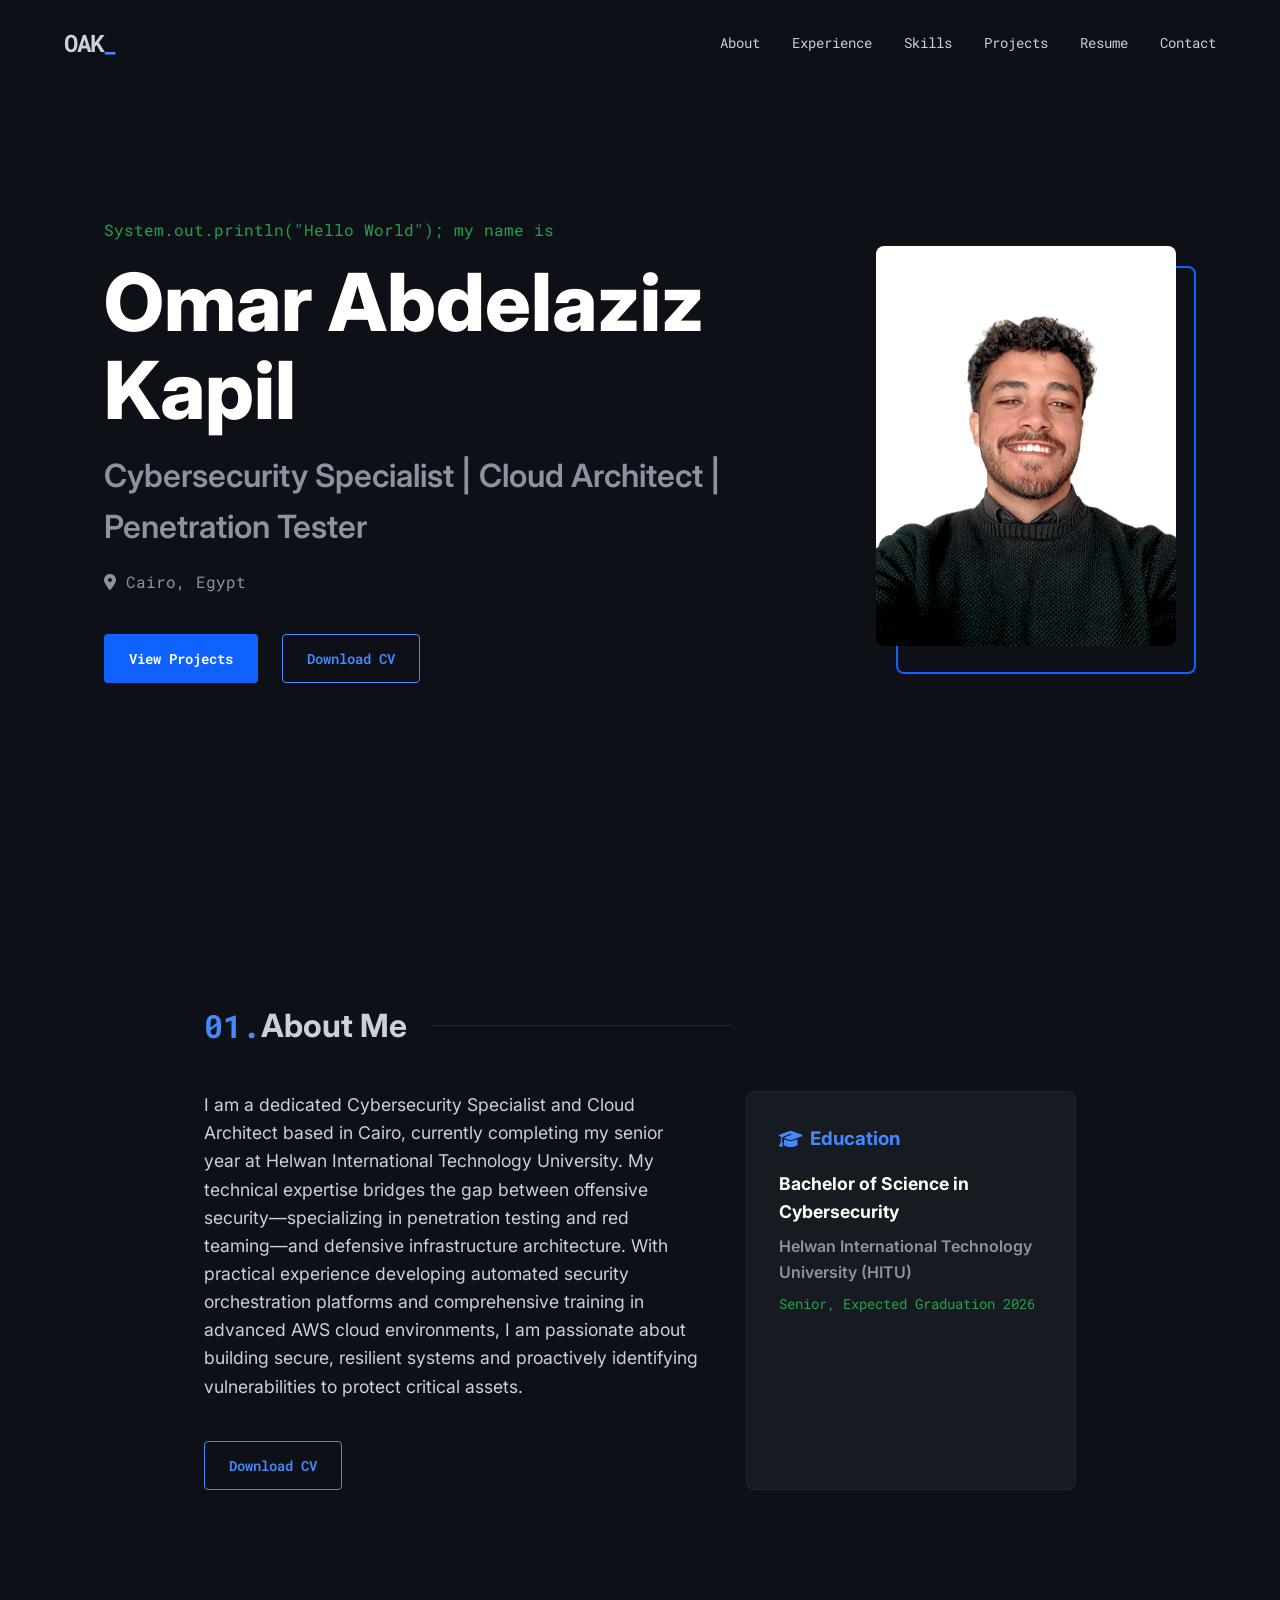
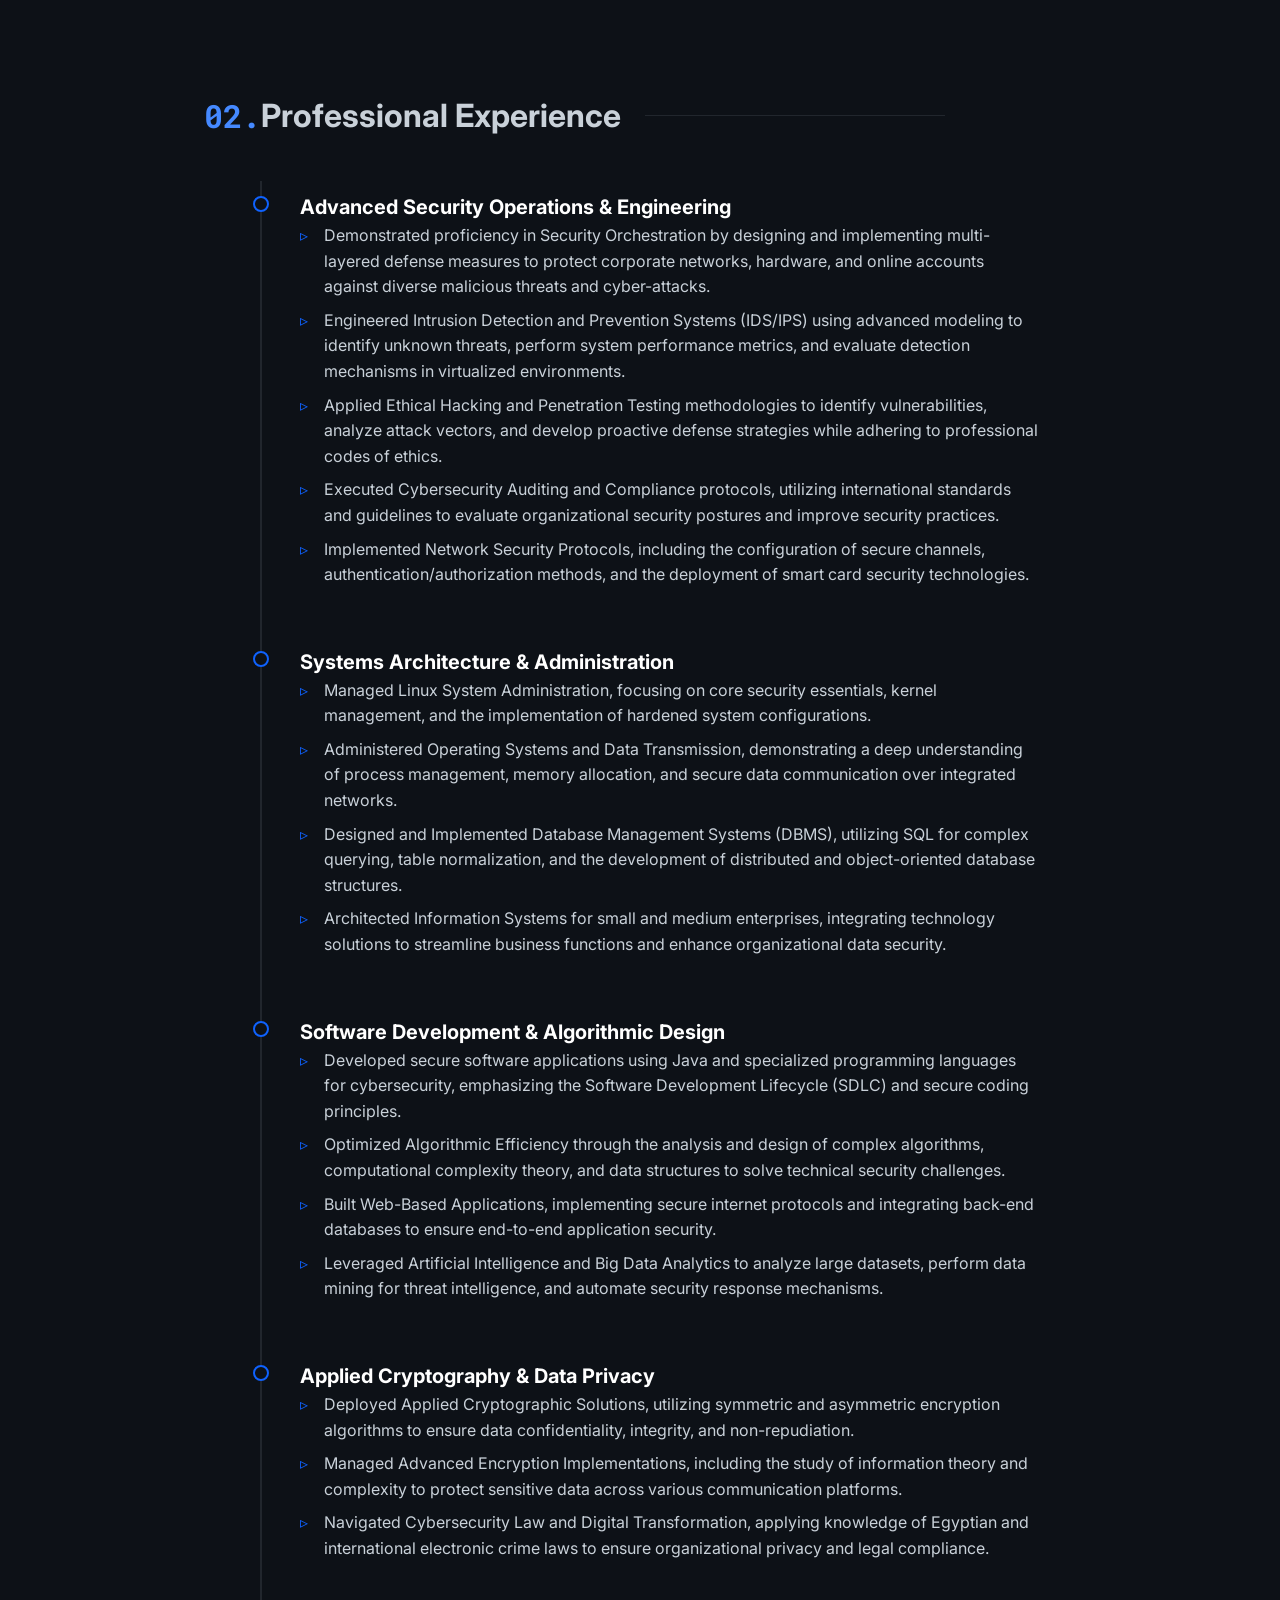
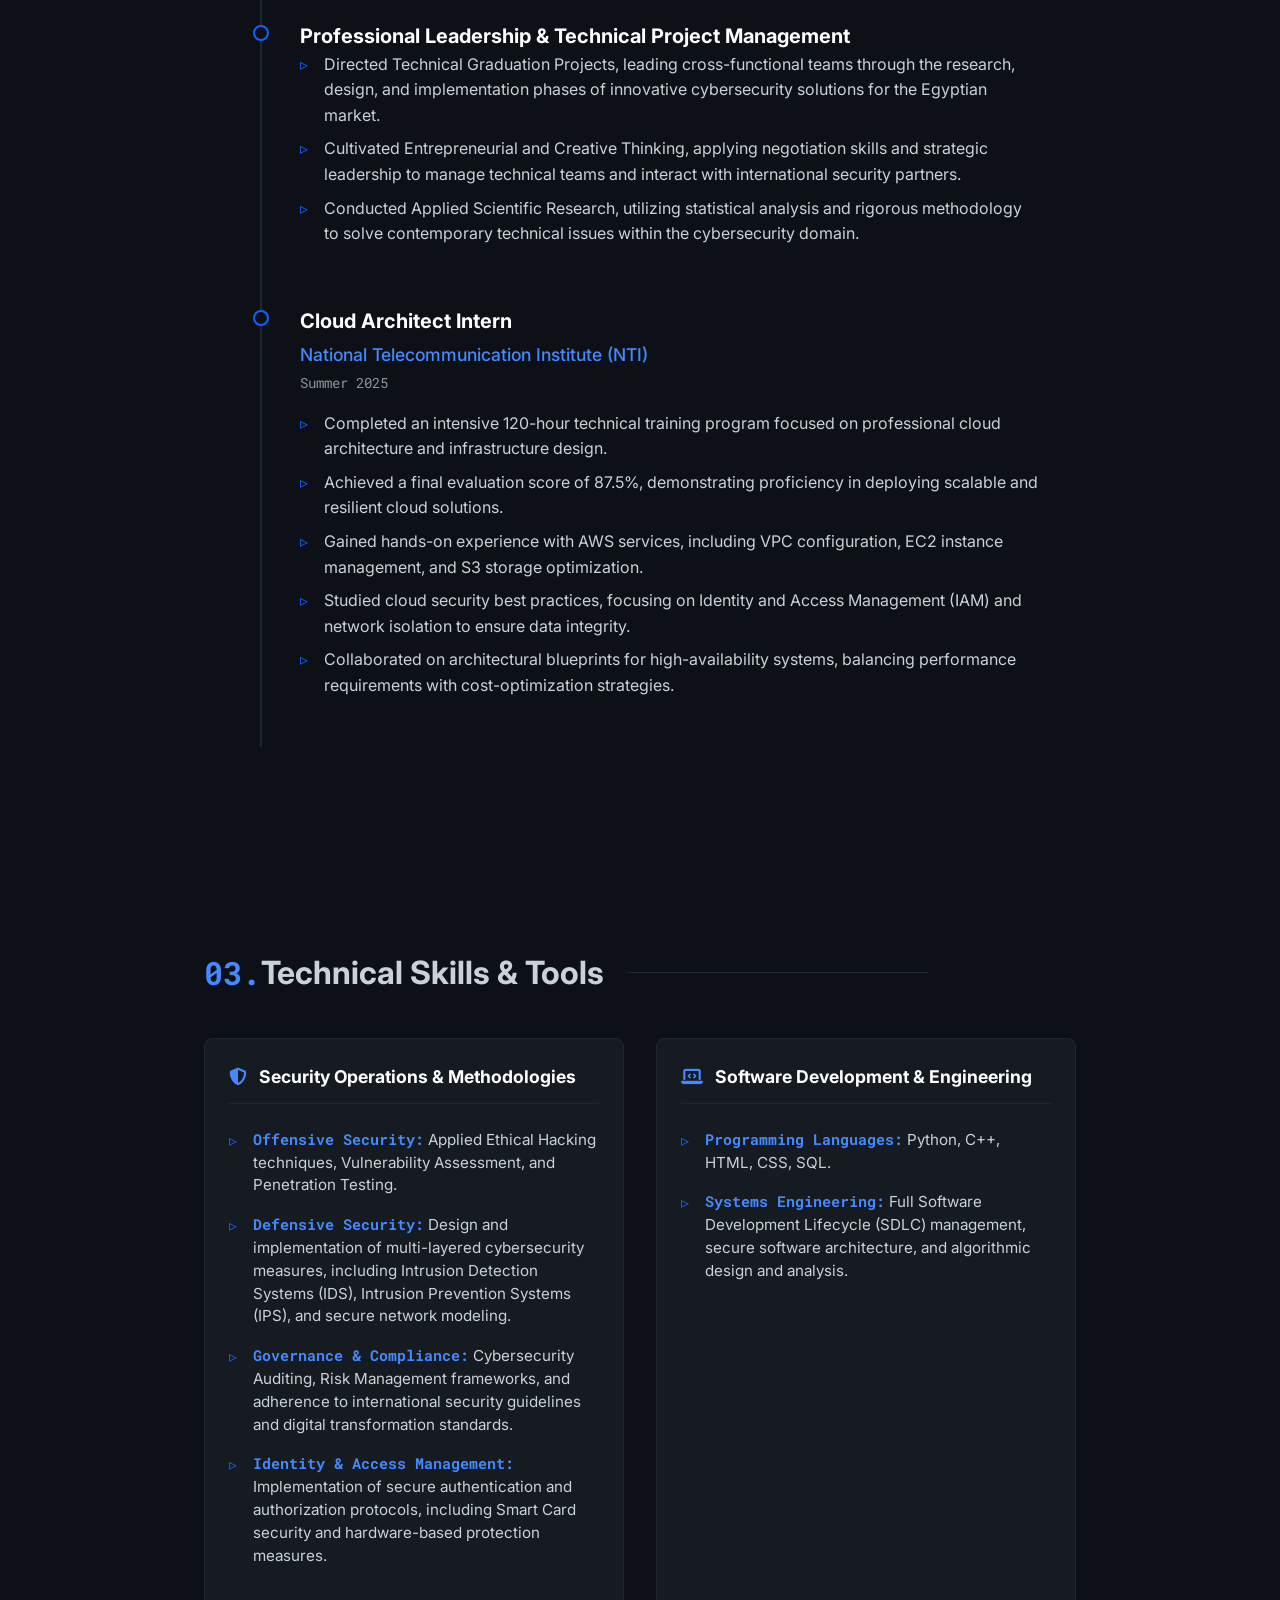
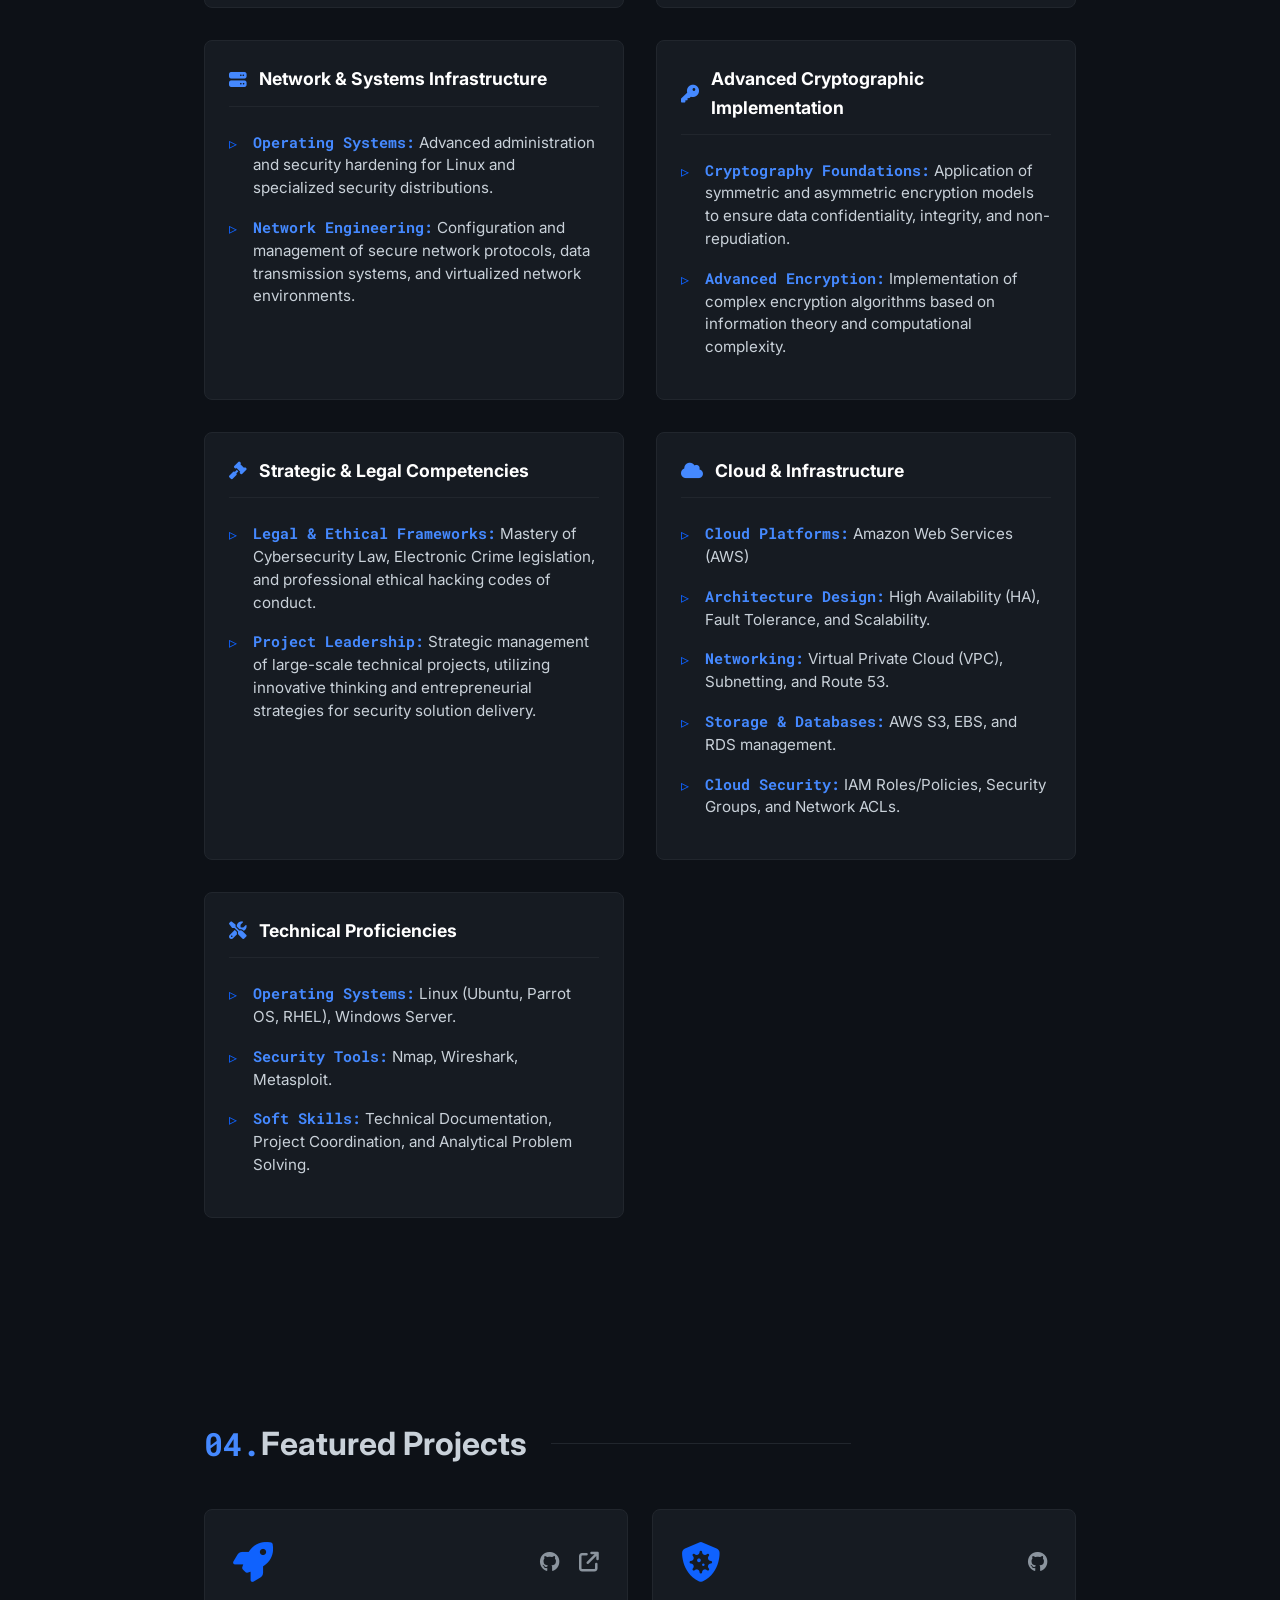
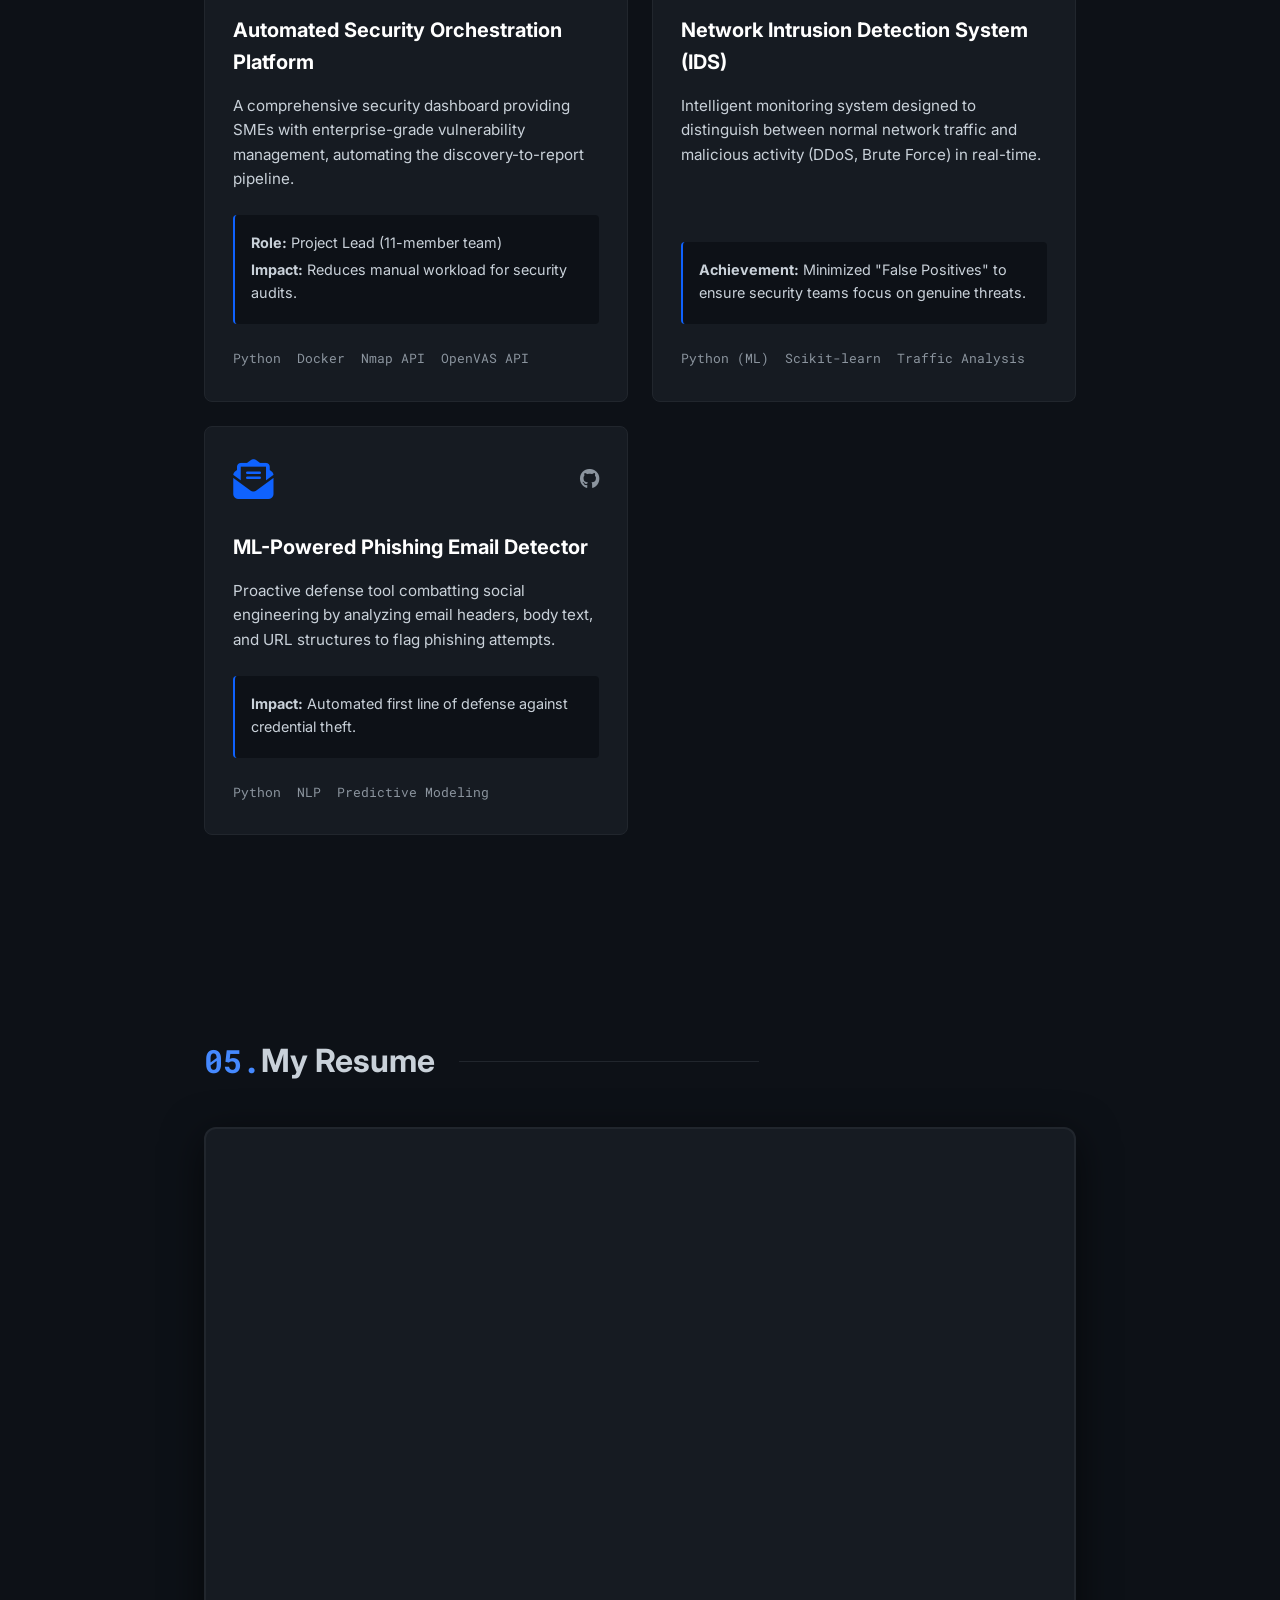
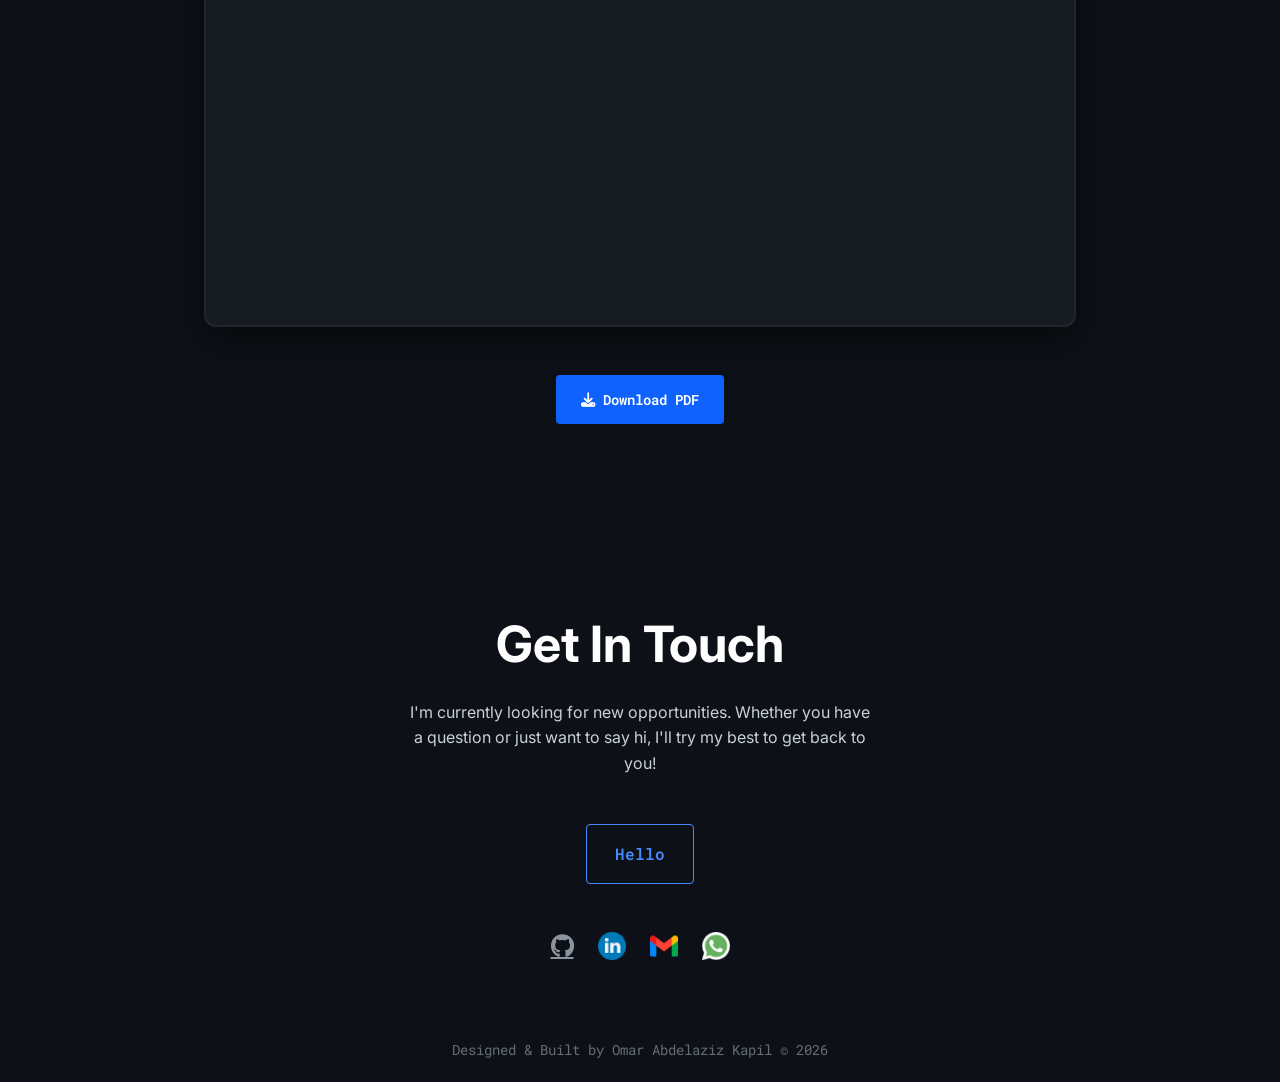
==== commit 7a3d7468: "update the inex" ====
--- a/index.html
+++ b/index.html
@@ -307,17 +307,17 @@
                                     class="fa-solid fa-arrow-up-right-from-square"></i></a>
                         </div>
                     </div>
-                    <h3 class="project-title">Found 404: Automated Security Orchestration Platform</h3>
+                    <h3 class="project-title">Automated Security Orchestration Platform</h3>
                     <p class="project-desc">A comprehensive security dashboard providing SMEs with enterprise-grade
                         vulnerability management, automating the discovery-to-report pipeline.</p>
 
                     <div class="project-details">
-                        <p><strong>Role:</strong> Project Lead (10-member team)</p>
+                        <p><strong>Role:</strong> Project Lead (11-member team)</p>
                         <p><strong>Impact:</strong> Reduces manual workload for security audits.</p>
                     </div>
 
                     <div class="project-tech">
-                        <span>Python/Flask</span>
+                        <span>Python</span>
                         <span>Docker</span>
                         <span>Nmap API</span>
                         <span>OpenVAS API</span>
@@ -392,7 +392,7 @@
             <h2 class="contact-title">Get In Touch</h2>
             <p>I'm currently looking for new opportunities. Whether you have a question or just want to say hi, I'll try
                 my best to get back to you!</p>
-            <a href="mailto:omarkapil012@gmail.com" class="btn btn-outline contact-btn">Say Hello</a>
+            <a href="mailto:omarkapil012@gmail.com" class="btn btn-outline contact-btn">Hello</a>
 
             <div class="social-links">
                 <a href="https://github.com/omarkapil" target="_blank" aria-label="GitHub"><i
